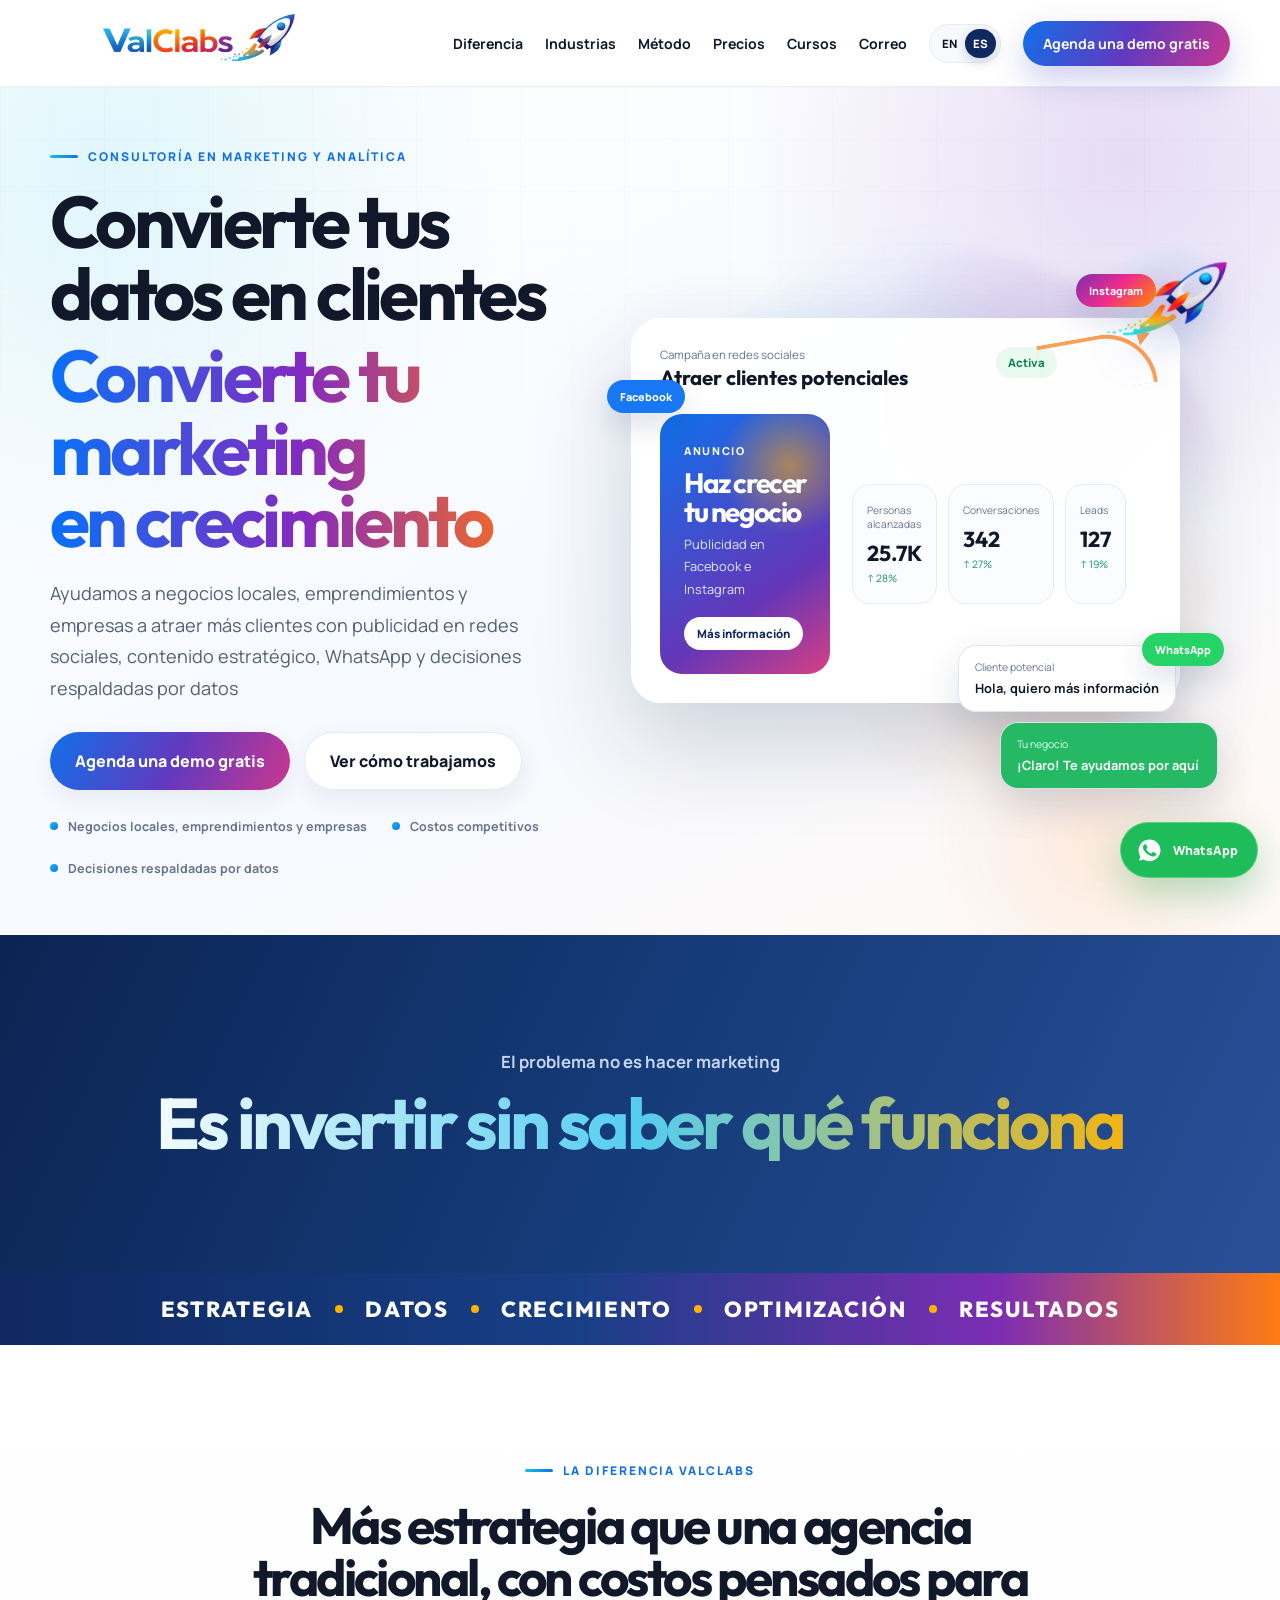
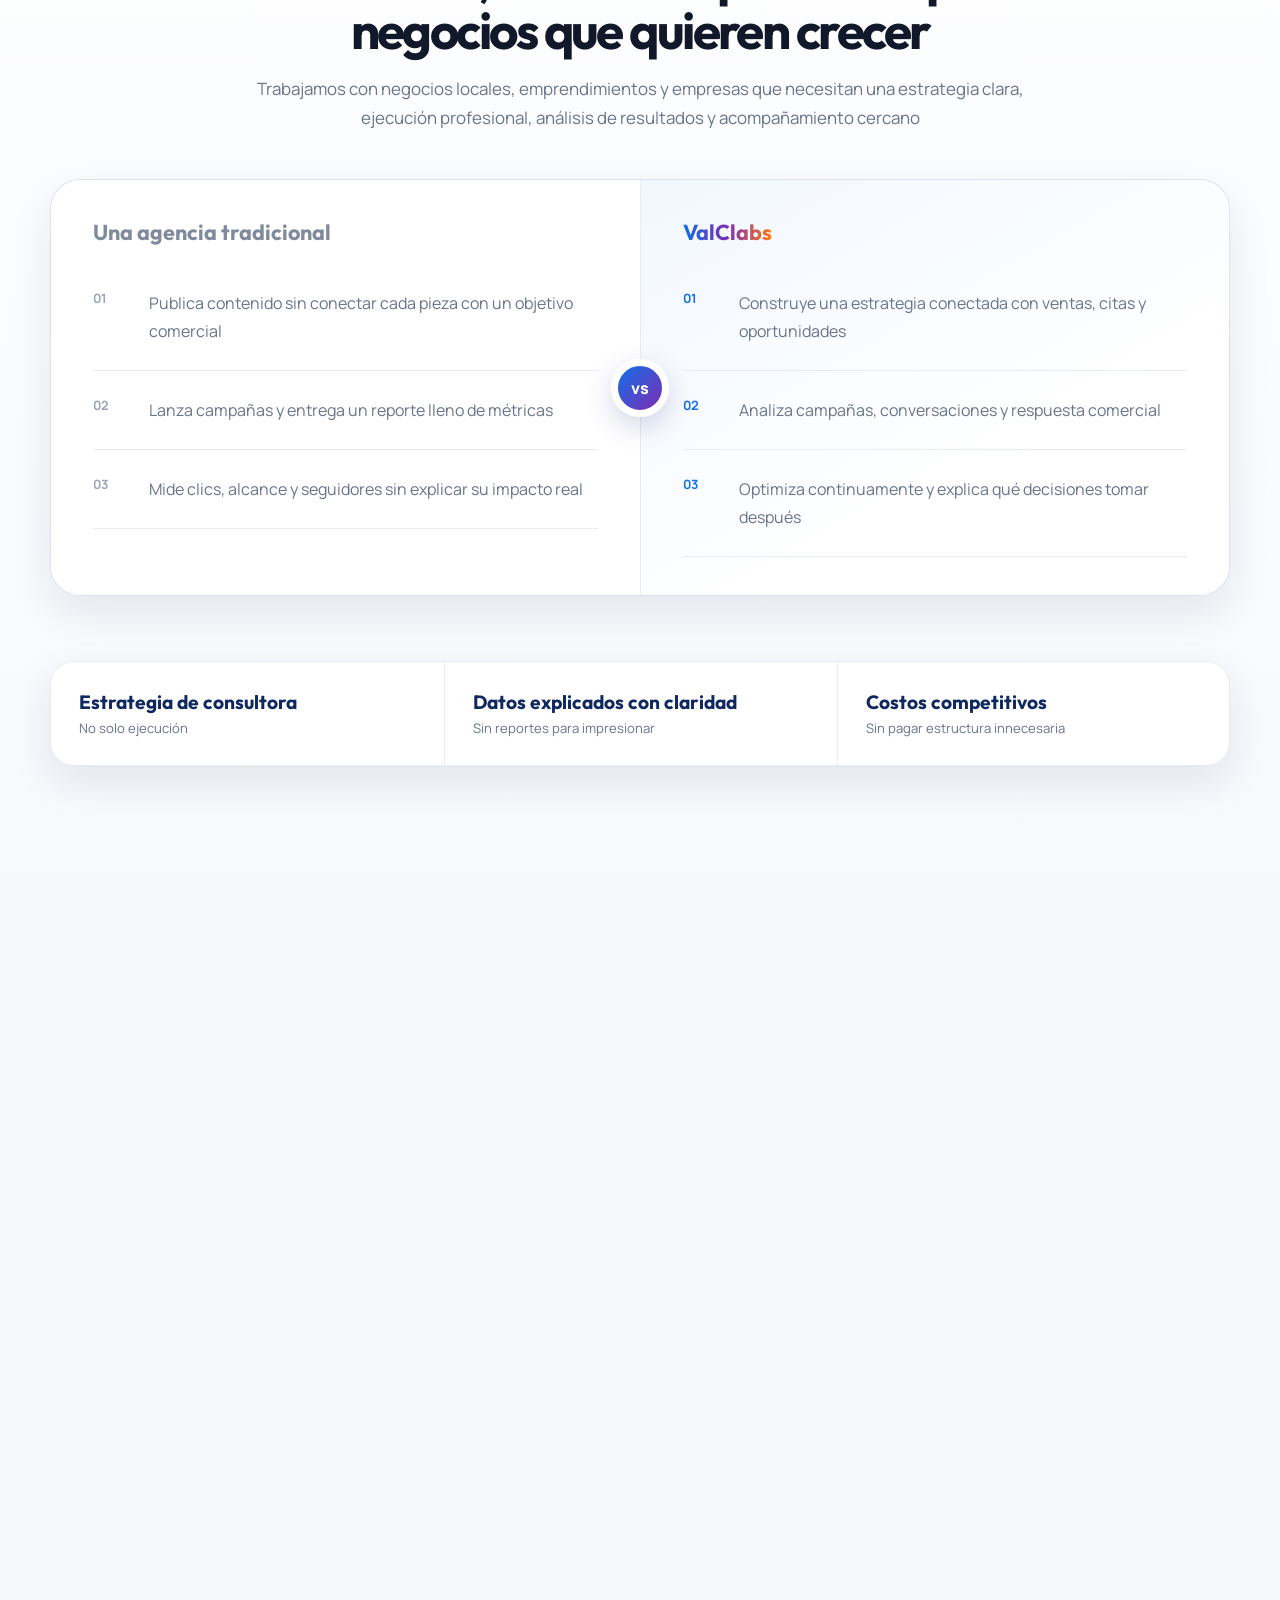
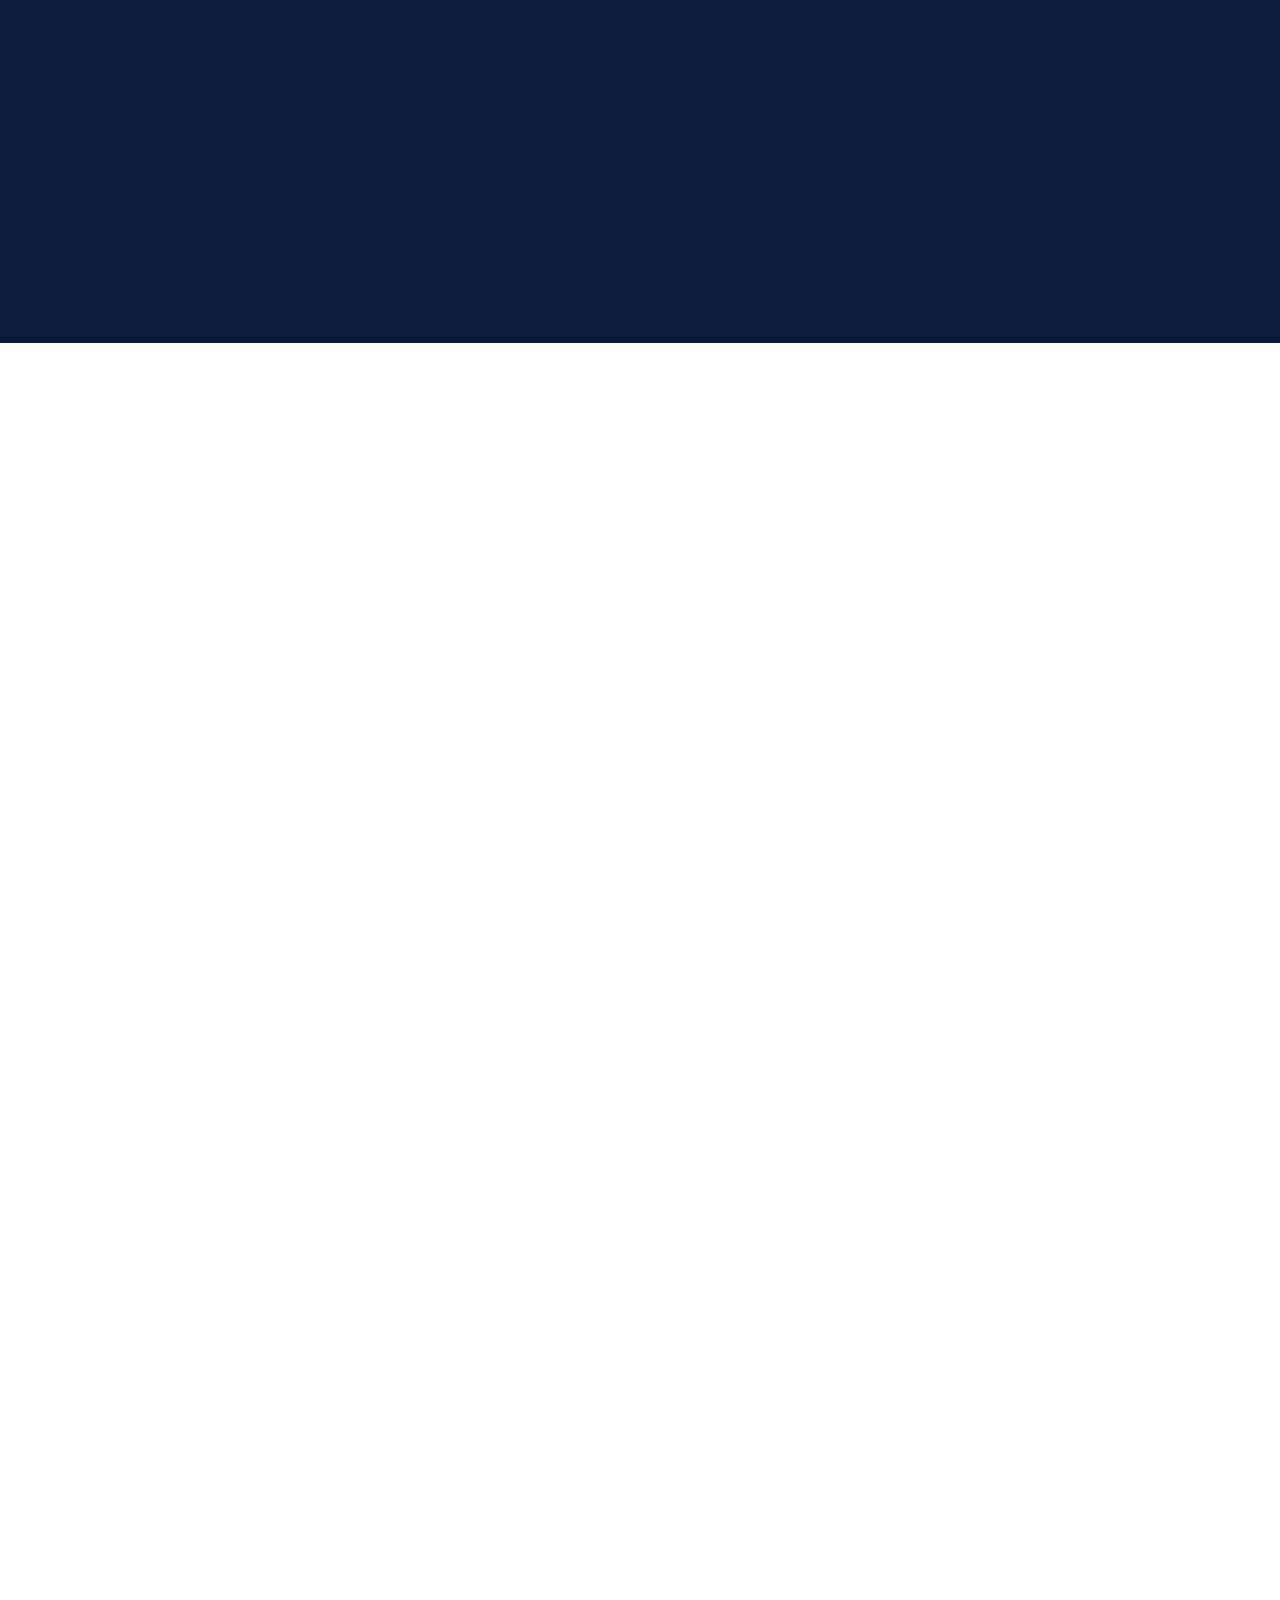
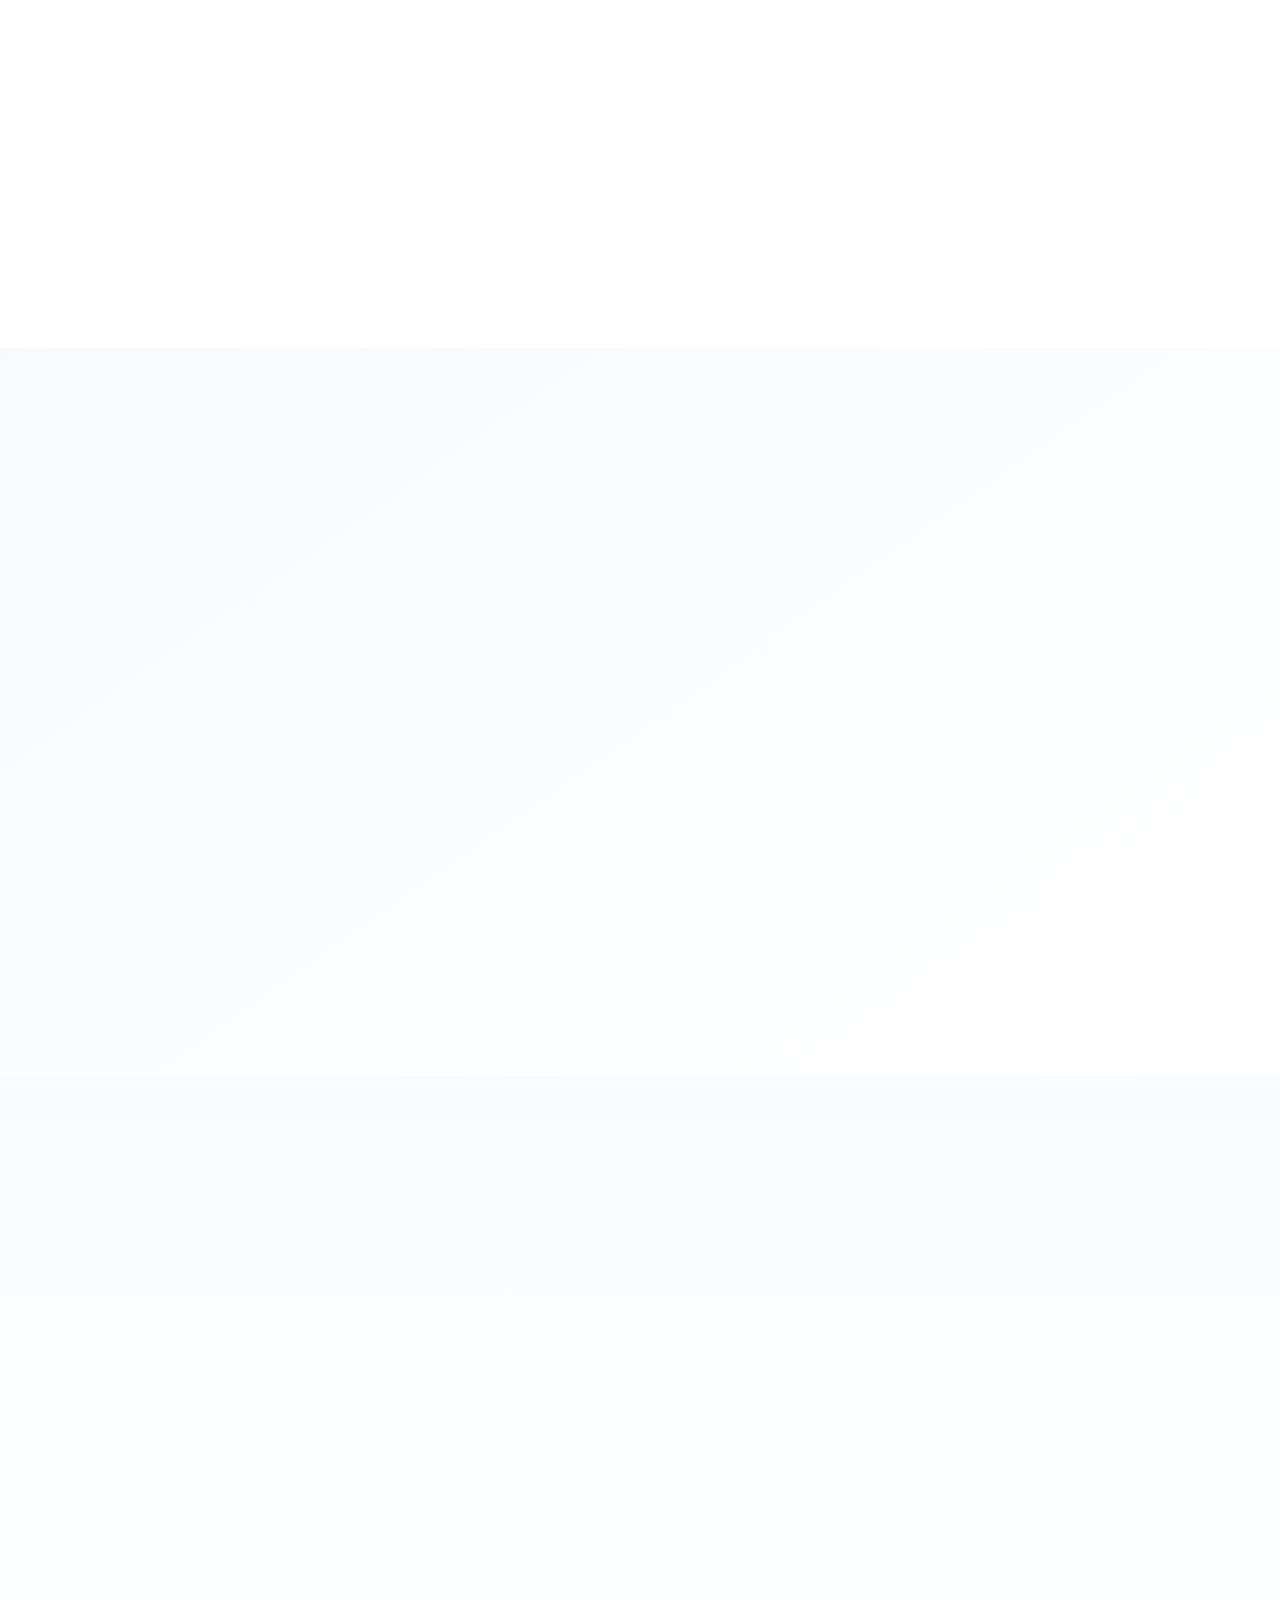
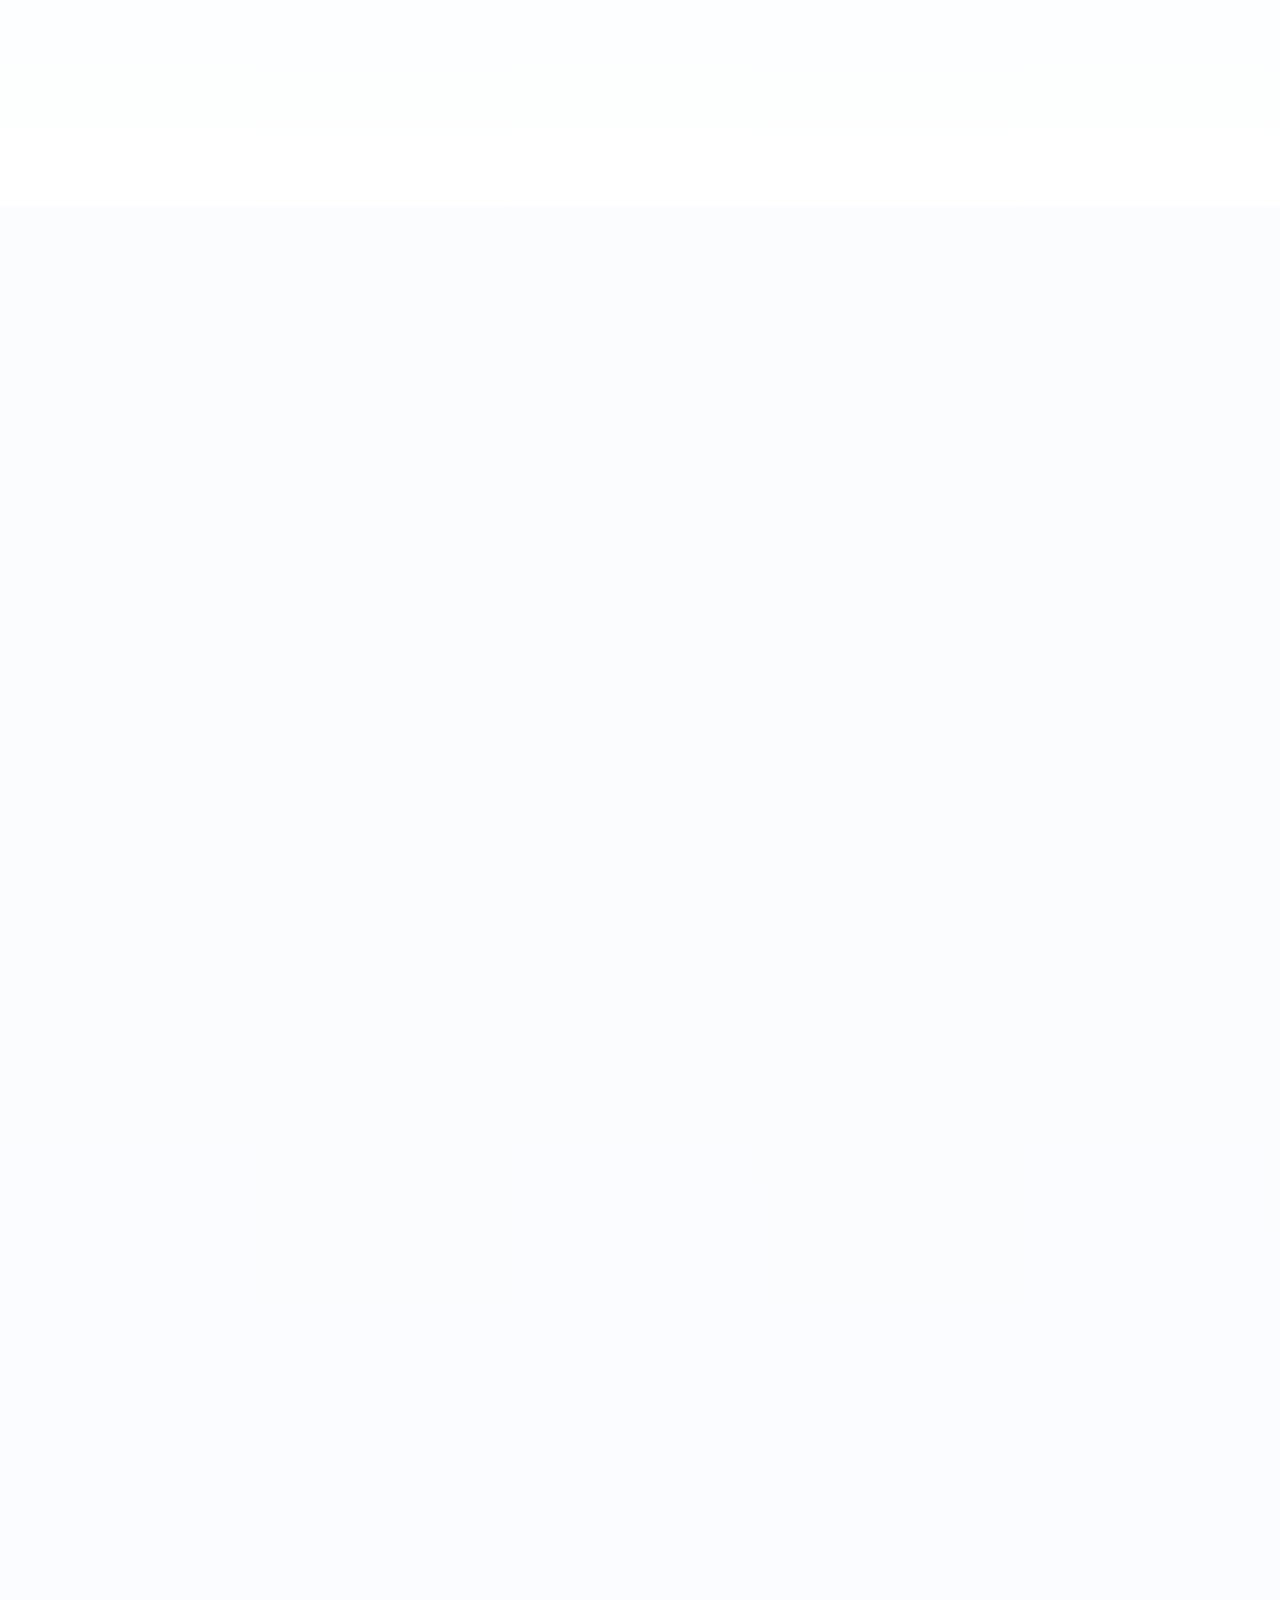
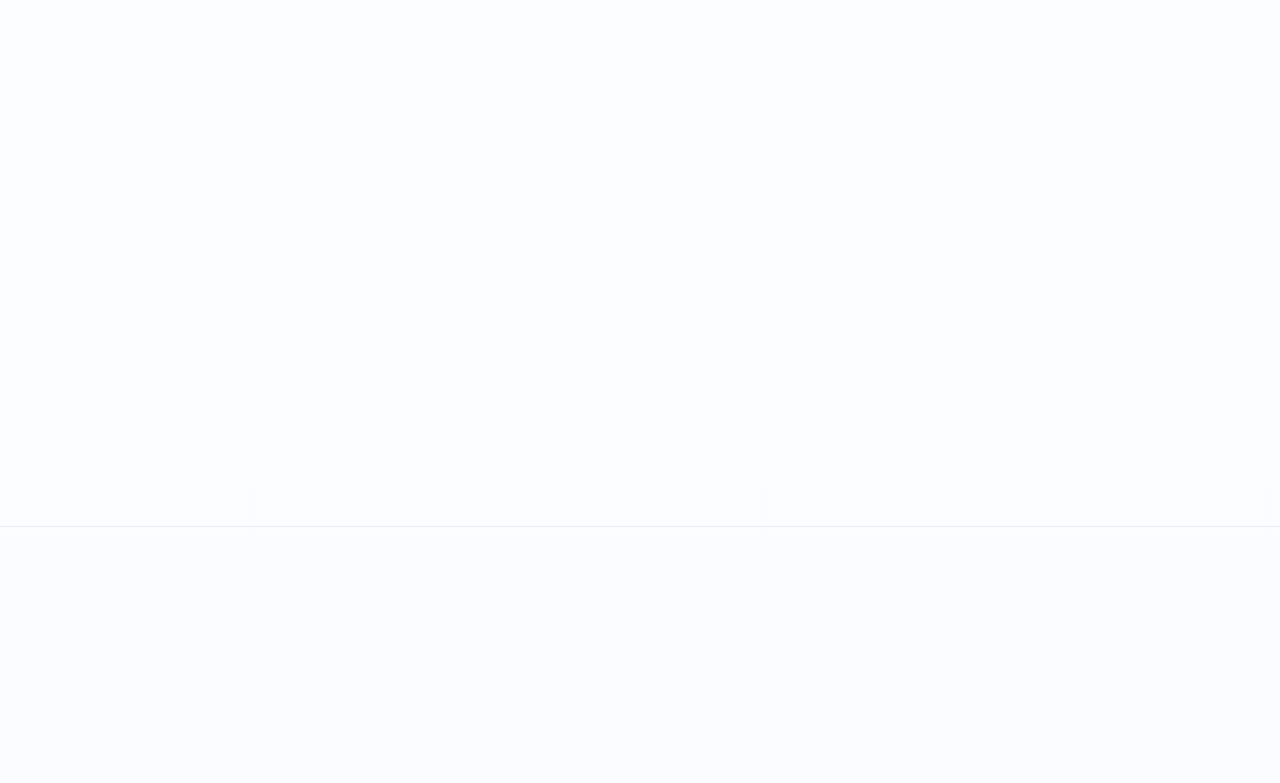
==== es/index.html @ b06dda60 "Update contact email and WhatsApp links" ====
<!DOCTYPE html>

<html lang="es-US">
<head><meta content="on" http-equiv="x-dns-prefetch-control"/>
<meta charset="utf-8"/>
<meta content="width=device-width,initial-scale=1" name="viewport"/>
<title>Agencia de marketing digital en Miami | ValClabs</title>
<meta content="Agencia bilingüe de marketing digital en Miami y Estados Unidos. Meta Ads, contenido, generación de leads y analítica para empresas que quieren crecer." name="description"/>
<meta content="index,follow" name="robots"/>
<meta content="#0f2860" name="theme-color"/>
<link href="https://www.valclabs.com/es/" rel="canonical"/>
<link href="https://www.valclabs.com/" hreflang="en-US" rel="alternate"/>
<link href="https://www.valclabs.com/es/" hreflang="es-US" rel="alternate"/>
<link href="https://www.valclabs.com/" hreflang="x-default" rel="alternate"/>
<meta content="ValClabs | Marketing, datos y crecimiento" property="og:title"/>
<meta content="Convierte tus datos en clientes y tu marketing en crecimiento" property="og:description"/>
<meta content="website" property="og:type"/>
<meta content="https://www.valclabs.com/es/" property="og:url"/>
<meta content="https://www.valclabs.com/assets/social-cover-1.webp" property="og:image"/>
<meta content="es_US" property="og:locale"/>
<link href="https://fonts.googleapis.com" rel="preconnect"/>
<link crossorigin="" href="https://fonts.gstatic.com" rel="preconnect"/>
<link as="style" href="https://fonts.googleapis.com/css2?family=Manrope:wght@400;500;600;700;800&amp;family=Outfit:wght@500;600;700;800&amp;display=swap" onload="this.onload=null;this.rel='stylesheet'" rel="preload"/><noscript><link href="https://fonts.googleapis.com/css2?family=Manrope:wght@400;500;600;700;800&amp;family=Outfit:wght@500;600;700;800&amp;display=swap" rel="stylesheet"/></noscript>
<link href="../styles.css?v=20260818-us" rel="stylesheet"/>
<script type="application/ld+json">
{
  "@context": "https://schema.org",
  "@type": [
    "ProfessionalService",
    "LocalBusiness"
  ],
  "name": "ValClabs",
  "description": "Marketing digital bilingüe, Meta Ads, generación de clientes potenciales y analítica para empresas en Miami y Estados Unidos",
  "email": "contac@valclabs.com",
  "areaServed": [
    {
      "@type": "City",
      "name": "Miami"
    },
    {
      "@type": "AdministrativeArea",
      "name": "Florida"
    },
    {
      "@type": "Country",
      "name": "Estados Unidos"
    }
  ],
  "sameAs": [
    "https://www.instagram.com/valclabs/"
  ],
  "knowsAbout": [
    "Marketing digital en Miami",
    "Agencia de marketing bilingüe en Estados Unidos",
    "Campañas de Facebook",
    "Campañas de Instagram",
    "Campañas de Meta Ads",
    "Marketing digital para clínicas estéticas",
    "Generación de clientes potenciales",
    "Análisis de datos de marketing"
  ],
  "serviceType": [
    "Marketing digital",
    "Meta Ads",
    "Campañas de Facebook e Instagram",
    "Generación de leads",
    "WhatsApp Business",
    "Analítica de marketing",
    "Capacitaciones y cursos virtuales"
  ]
}
  </script>
</head>
<body>
<header class="site-header" id="inicio">
<div class="container nav">
<a aria-label="ValClabs inicio" class="brand" href="#inicio">
<img alt="ValClabs" decoding="async" fetchpriority="high" height="347" loading="eager" src="../assets/logo.webp" width="520"/>
</a>
<button aria-expanded="false" aria-label="Abrir menú" class="menu-toggle">
<span></span><span></span><span></span>
</button>
<nav class="main-nav">
<a href="#diferencia">Diferencia</a>
<a href="#industrias">Industrias</a>
<a href="#metodo">Método</a>
<a href="#precios">Precios</a>
<a href="#academy">Cursos</a>
<a href="mailto:contac@valclabs.com">Correo</a>
<div aria-label="Selector de idioma" class="language-switch"><a href="../" lang="en" hreflang="en-US">EN</a><span aria-current="page">ES</span></div>
<a class="nav-cta" href="https://calendar.app.google/TCne4BsZ2B1ksr4Y7" rel="noopener" target="_blank">Agenda una demo gratis</a>
</nav>
</div>
</header>
<main>
<section class="hero">
<div class="hero-glow glow-a"></div>
<div class="hero-glow glow-b"></div>
<div class="container hero-grid">
<div class="hero-copy">
<span class="eyebrow">Consultoría en marketing y analítica</span>
<h1>Convierte tus datos en clientes <span>Convierte tu marketing en crecimiento</span></h1>
<p>
            Ayudamos a negocios locales, emprendimientos y empresas a atraer más clientes con publicidad en redes sociales, contenido estratégico, WhatsApp y decisiones respaldadas por datos
          </p>
<div class="hero-actions">
<a class="button button-primary" href="https://calendar.app.google/TCne4BsZ2B1ksr4Y7" rel="noopener" target="_blank">Agenda una demo gratis</a>
<a class="button button-ghost" href="#diferencia">Ver cómo trabajamos</a>
</div>
<div class="hero-trust">
<span>Negocios locales, emprendimientos y empresas</span>
<span>Costos competitivos</span>
<span>Decisiones respaldadas por datos</span>
</div>
</div>
<div aria-label="Publicidad digital que genera conversaciones y clientes" class="hero-scene clean-growth-scene">
<div class="growth-halo"></div>
<div class="ad-device">
<div class="device-top">
<div>
<span>Campaña en redes sociales</span>
<strong>Atraer clientes potenciales</strong>
</div>
<span class="live-pill">Activa</span>
</div>
<div class="ad-layout">
<div class="creative-preview">
<span class="creative-label">ANUNCIO</span>
<h3>Haz crecer tu negocio</h3>
<p>Publicidad en Facebook e Instagram</p>
<div class="creative-cta">Más información</div>
</div>
<div class="results-panel">
<div class="result-metric">
<span>Personas alcanzadas</span>
<strong>25.7K</strong>
<small>↑ 28%</small>
</div>
<div class="result-metric">
<span>Conversaciones</span>
<strong>342</strong>
<small>↑ 27%</small>
</div>
<div class="result-metric">
<span>Leads</span>
<strong>127</strong>
<small>↑ 19%</small>
</div>
</div>
</div>
</div>
<div class="message-stack">
<div class="message-card message-customer">
<span>Cliente potencial</span>
<strong>Hola, quiero más información</strong>
</div>
<div class="message-card message-business">
<span>Tu negocio</span>
<strong>¡Claro! Te ayudamos por aquí</strong>
</div>
</div>
<div class="channel-chip chip-facebook">Facebook</div>
<div class="channel-chip chip-instagram">Instagram</div>
<div class="channel-chip chip-whatsapp">WhatsApp</div>
<div aria-hidden="true" class="growth-arrow">
<span></span>
</div>
<div aria-hidden="true" class="hero-brand-rocket">
<img alt="" decoding="async" fetchpriority="low" height="496" loading="eager" src="../assets/rocket-brand.webp" width="700"/>
</div>
</div>
</div>
</section>
<section class="statement">
<div class="container statement-inner reveal">
<p>El problema no es hacer marketing</p>
<h2>Es invertir sin saber qué funciona</h2>
</div>
</section>
<section aria-label="Propuesta de valor" class="impact-ribbon">
<div class="impact-track">
<span>ESTRATEGIA</span><i></i><span>DATOS</span><i></i><span>CRECIMIENTO</span><i></i><span>OPTIMIZACIÓN</span><i></i><span>RESULTADOS</span>
</div>
</section>
<section class="section difference" id="diferencia">
<div class="container">
<div class="section-intro center difference-intro reveal">
<span class="eyebrow">La diferencia ValClabs</span>
<h2>Más estrategia que una agencia tradicional, con costos pensados para negocios que quieren crecer</h2>
<p>
            Trabajamos con negocios locales, emprendimientos y empresas que necesitan una estrategia clara, ejecución profesional, análisis de resultados y acompañamiento cercano
          </p>
</div>
<div class="comparison">
<div class="comparison-column conventional reveal">
<span class="comparison-label">Una agencia tradicional</span>
<div class="comparison-line"><b>01</b><p>Publica contenido sin conectar cada pieza con un objetivo comercial</p></div>
<div class="comparison-line"><b>02</b><p>Lanza campañas y entrega un reporte lleno de métricas</p></div>
<div class="comparison-line"><b>03</b><p>Mide clics, alcance y seguidores sin explicar su impacto real</p></div>
</div>
<div class="comparison-divider">
<span>vs</span>
</div>
<div class="comparison-column valclabs reveal">
<span class="comparison-label">ValClabs</span>
<div class="comparison-line"><b>01</b><p>Construye una estrategia conectada con ventas, citas y oportunidades</p></div>
<div class="comparison-line"><b>02</b><p>Analiza campañas, conversaciones y respuesta comercial</p></div>
<div class="comparison-line"><b>03</b><p>Optimiza continuamente y explica qué decisiones tomar después</p></div>
</div>
</div>
<div class="value-strip reveal">
<div><strong>Estrategia de consultora</strong><span>No solo ejecución</span></div>
<div><strong>Datos explicados con claridad</strong><span>Sin reportes para impresionar</span></div>
<div><strong>Costos competitivos</strong><span>Sin pagar estructura innecesaria</span></div>
</div>
</div>
</section>
<section class="section industries" id="industrias">
<div class="container">
<div class="section-intro center reveal">
<span class="eyebrow">Industrias</span>
<h2>Entendemos negocios donde cada conversación puede convertirse en una oportunidad</h2>
</div>
<div class="industry-editorial">
<article class="industry-feature reveal">
<img alt="Clínica estética" decoding="async" fetchpriority="low" height="933" loading="lazy" src="../assets/beauty.webp" width="1400"/>
<div class="industry-overlay">
<span>01</span>
<h3>Clínicas estéticas y de belleza</h3>
<strong class="industry-stat counter" data-prefix="+" data-suffix="%" data-target="38">+0%</strong>
<p>Referencia de crecimiento digital al combinar contenido, pauta y seguimiento</p>
</div>
</article>
<article class="industry-feature reveal">
<img alt="Spa de uñas" decoding="async" fetchpriority="low" height="933" loading="lazy" src="../assets/nails.webp" width="1400"/>
<div class="industry-overlay">
<span>02</span>
<h3>Spa y salones de uñas</h3>
<strong class="industry-stat counter" data-prefix="+" data-suffix="%" data-target="35">+0%</strong>
<p>Referencia de crecimiento digital en visibilidad, reservas e interacción</p>
</div>
</article>
<article class="industry-feature wide reveal">
<img alt="Clínica odontológica" decoding="async" fetchpriority="low" height="933" loading="lazy" src="../assets/dental.webp" width="1400"/>
<div class="industry-overlay">
<span>03</span>
<h3>Clínicas odontológicas</h3>
<strong class="industry-stat counter" data-prefix="+" data-suffix="%" data-target="42">+0%</strong>
<p>Referencia de crecimiento digital en consultas, valoraciones y confianza</p>
</div>
</article>
<article class="industry-feature reveal">
<img alt="Inmobiliaria" decoding="async" fetchpriority="low" height="933" loading="lazy" src="../assets/realestate.webp" width="1400"/>
<div class="industry-overlay">
<span>04</span>
<h3>Inmobiliarias</h3>
<strong class="industry-stat counter" data-prefix="+" data-suffix="%" data-target="33">+0%</strong>
<p>Referencia de crecimiento digital en consultas y oportunidades comerciales</p>
</div>
</article>
<article class="industry-feature reveal">
<img alt="Construcción" decoding="async" fetchpriority="low" height="933" loading="lazy" src="../assets/construction.webp" width="1400"/>
<div class="industry-overlay">
<span>05</span>
<h3>Construcción</h3>
<strong class="industry-stat counter" data-prefix="+" data-suffix="%" data-target="29">+0%</strong>
<p>Referencia de crecimiento digital en alcance y generación de oportunidades</p>
</div>
</article>
</div>
</div>
</section>
<section class="section method" id="metodo">
<div class="container">
<div class="method-heading reveal">
<span class="eyebrow">Nuestro sistema</span>
<h2>Lo que no se mide no se puede mejorar</h2>
<p>Conectamos el recorrido completo para que el marketing no termine en un clic</p>
</div>
<div class="growth-path">
<div class="path-line"></div>
<article class="path-step reveal">
<span>01</span>
<h3>Objetivo</h3>
<p>Definimos qué debe conseguir la estrategia</p>
</article>
<article class="path-step reveal">
<span>02</span>
<h3>Campaña</h3>
<p>Activamos mensajes, segmentación y contenido</p>
</article>
<article class="path-step reveal">
<span>03</span>
<h3>Conversación</h3>
<p>Observamos calidad, intención y respuesta</p>
</article>
<article class="path-step reveal">
<span>04</span>
<h3>Decisión</h3>
<p>Convertimos datos en recomendaciones claras</p>
</article>
<article class="path-step reveal">
<span>05</span>
<h3>Escala</h3>
<p>Invertimos más donde encontramos evidencia</p>
</article>
</div>
</div>
</section>
<section class="section pricing" id="precios">
<div class="container">
<div class="section-intro center reveal">
<span class="eyebrow">Precios</span>
<h2>Planes competitivos sin sacrificar estrategia</h2>
<p>La inversión en pauta publicitaria se paga directamente a Meta Ads y no está incluida</p>
</div>
<div class="pricing-layout">
<article class="price-plan reveal">
<div>
<span class="plan-name">Esencial</span>
<h3>Campañas con dirección</h3>
<p>Para empresas que ya producen contenido y necesitan una gestión profesional de Meta Ads</p>
</div>
<ul>
<li>Configuración de campañas</li>
<li>Segmentación estratégica</li>
<li>Optimización semanal</li>
<li>Monitoreo del rendimiento</li>
<li>Informe mensual</li>
</ul>
<div class="price-bottom">
<span>Inversión mensual</span>
<strong>$650.000 COP</strong>
<a href="https://wa.me/573103734065?text=Hola%20ValClabs%2C%20me%20interesa%20el%20plan%20Esencial" rel="noopener" target="_blank">Consultar plan</a>
</div>
</article>
<article class="price-plan growth-plan reveal">
<div>
<span class="plan-name">Crecimiento</span>
<h3>Campañas y contenido</h3>
<p>Para empresas que necesitan campañas acompañadas por creativos y mensajes consistentes</p>
</div>
<ul>
<li>Todo lo incluido en Esencial</li>
<li>8 piezas gráficas al mes</li>
<li>2 videos cortos tipo Reels</li>
<li>Copy para anuncios</li>
<li>Optimización e informe mensual</li>
</ul>
<div class="price-bottom">
<span>Inversión mensual</span>
<strong>$1.300.000 COP</strong>
<a href="https://wa.me/573103734065?text=Hola%20ValClabs%2C%20me%20interesa%20el%20plan%20Crecimiento" rel="noopener" target="_blank">Consultar plan</a>
</div>
</article>
<article class="price-plan scale-plan reveal"><img alt="" aria-hidden="true" class="price-rocket-safe" decoding="async" fetchpriority="low" height="496" loading="lazy" src="../assets/rocket-brand.webp" width="700"/>
<span class="recommended">Más completo</span>
<div>
<span class="plan-name">Escala</span>
<h3>Marketing integral</h3>
<p>Para empresas que quieren delegar la captación y concentrarse en atender y cerrar oportunidades</p>
</div>
<ul>
<li>Todo lo incluido en Crecimiento</li>
<li>Persona dedicada a responder mensajes</li>
<li>Clasificación de prospectos</li>
<li>Entrega de leads calificados</li>
<li>Seguimiento básico</li>
<li>Coordinación de citas cuando aplique</li>
<li>Reporte semanal y reunión mensual</li>
</ul>
<div class="price-bottom">
<span>Inversión mensual</span>
<strong>$2.500.000 COP</strong>
<a href="https://wa.me/573103734065?text=Hola%20ValClabs%2C%20me%20interesa%20el%20plan%20Escala" rel="noopener" target="_blank">Consultar plan</a>
</div>
</article>
</div>
<div class="additional-services reveal">
<div class="additional-copy">
<span class="eyebrow">Servicios adicionales</span>
<h3>Complementa tu estrategia solo con lo que tu negocio necesita</h3>
<p>Soluciones puntuales para mejorar tu presencia, captación, seguimiento y medición</p>
<a class="text-link" href="https://wa.me/573103734065?text=Hola%20ValClabs%2C%20quiero%20conocer%20los%20servicios%20adicionales" rel="noopener" target="_blank">Consultar costos →</a>
</div>
<div class="service-catalog">
<div class="service-group">
<span class="service-group-label">Captación</span>
<div class="service-items">
<span>Landing pages</span>
<span>Google Business</span>
<span>WhatsApp Business</span>
</div>
</div>
<div class="service-group">
<span class="service-group-label">Contenido</span>
<div class="service-items">
<span>Fotografía</span>
<span>Video profesional</span>
<span>Branding</span>
</div>
</div>
<div class="service-group">
<span class="service-group-label">Datos y procesos</span>
<div class="service-items">
<span>Dashboards</span>
<span>Automatización</span>
<span>Capacitaciones</span>
</div>
</div>
</div>
</div>
</div>
</section>
<section class="section founder">
<div class="container founder-grid">
<div class="founder-copy reveal">
<span class="eyebrow">Así ayudamos a las empresas a crecer</span>
<h2>Una experta cercana que traduce datos complejos en decisiones claras</h2>
<p>
            ValClabs combina estrategia, análisis y acompañamiento para que entiendas qué está pasando
            con tu marketing y qué conviene hacer después
          </p>
<div class="founder-points">
<span>Estrategia conectada con el negocio</span>
<span>Comunicación clara y directa</span>
<span>Seguimiento y optimización continua</span>
</div>
</div>
<div class="video-placeholder reveal">
<button aria-label="Reproducir video" type="button">
<span>▶</span>
</button>
<div>
<strong>Video ValClabs</strong>
<span>Aquí se integrará el video de presentación</span>
</div>
</div>
</div>
</section>
<section class="section academy" id="academy">
<div class="container academy-grid">
<div class="academy-copy reveal">
<span class="eyebrow">ValClabs Academy</span>
<h2>También enseñamos porque el conocimiento puede transformar una carrera y una empresa</h2>
<p>
            Cursos virtuales y capacitaciones prácticas en análisis de datos, Excel, Power BI,
            marketing digital y analítica aplicada
          </p>
<a class="button button-primary" href="https://wa.me/573103734065?text=Hola%20ValClabs%2C%20quiero%20información%20sobre%20los%20cursos" rel="noopener" target="_blank">Conocer los cursos</a>
</div>
<div class="academy-visual reveal">
<div class="academy-window">
<div class="academy-toolbar"><i></i><i></i><i></i></div>
<div class="academy-content">
<span>Ruta de aprendizaje</span>
<h3>Análisis de datos desde cero</h3>
<div class="lesson active"><b>01</b><p>Fundamentos y pensamiento analítico</p></div>
<div class="lesson"><b>02</b><p>Excel para analizar información</p></div>
<div class="lesson"><b>03</b><p>Power BI y visualización</p></div>
<div class="lesson"><b>04</b><p>Proyecto para tu portafolio</p></div>
</div>
</div>
<div class="academy-badge">100% virtual</div>
</div>
</div>
</section>
<section class="section social">
<div class="container">
<div class="social-heading reveal">
<span class="eyebrow">Aprende con ValClabs</span>
<h2>Seguimos enseñando todos los días en Instagram</h2>
<p>Contenido práctico sobre datos, marketing, herramientas y crecimiento profesional</p>
</div>
<div class="social-posts premium-social">
<a class="social-post post-one reveal" href="https://www.instagram.com/reel/DXj6AIeAKP2/" rel="noopener" target="_blank">
<img alt="Auditoría de campaña ValClabs" decoding="async" fetchpriority="low" height="914" loading="lazy" src="../assets/social-cover-1.webp" width="622"/>
<span>Ver Reel</span>
</a>
<a class="social-post post-two reveal" href="https://www.instagram.com/reel/DXQCnzVAHC8/" rel="noopener" target="_blank">
<img alt="Datos y negocio ValClabs" decoding="async" fetchpriority="low" height="906" loading="lazy" src="../assets/social-cover-2.webp" width="622"/>
<span>Ver Reel</span>
</a>
<a class="social-post post-three reveal" href="https://www.instagram.com/reel/DaYA7ifgRTi/" rel="noopener" target="_blank">
<img alt="Curso de análisis de datos ValClabs" decoding="async" fetchpriority="low" height="914" loading="lazy" src="../assets/social-cover-3.webp" width="620"/>
<span>Ver Reel</span>
</a>
</div>
<div class="social-action reveal">
<a class="button button-ghost" href="https://www.instagram.com/valclabs/" rel="noopener" target="_blank">Seguir @valclabs</a>
</div>
</div>
</section>
<section aria-labelledby="local-seo-title" class="local-seo">
<div class="container local-seo-inner reveal">
<div>
<span class="eyebrow">Marketing digital bilingüe en Miami</span>
<h2 id="local-seo-title">Estrategias para negocios de Miami y empresas que venden en Estados Unidos</h2>
</div>
<p>
          ValClabs desarrolla campañas de Facebook, Instagram y Meta Ads para negocios locales,
          emprendimientos, clínicas estéticas, clínicas odontológicas, inmobiliarias y empresas de servicios.
          Combinamos publicidad digital, contenido bilingüe, WhatsApp y análisis de resultados para atraer
          clientes potenciales en Miami, Florida y todo Estados Unidos.
        </p>
</div>
</section>
<section class="final-cta">
<div class="container final-cta-inner reveal">
<span>Marketing Datos Crecimiento</span>
<h2>Deja de invertir a ciegas y empieza a tomar decisiones con claridad</h2>
<a class="button button-white" href="https://calendar.app.google/TCne4BsZ2B1ksr4Y7" rel="noopener" target="_blank">Agenda una demo gratis</a>
</div>
</section>
</main>
<footer>
<div class="container footer">
<div>
<img alt="ValClabs" decoding="async" fetchpriority="high" height="347" loading="eager" src="../assets/logo.webp" width="520"/>
<p>Consultoría en marketing y analítica de datos</p>
</div>
<div class="footer-links">
<a href="https://www.instagram.com/valclabs/" rel="noopener" target="_blank">@valclabs</a>
</div>
</div>
</footer>
<a aria-label="Chatear con ValClabs por WhatsApp" class="whatsapp-float" href="https://wa.me/573103734065?text=Hola%20ValClabs%2C%20quiero%20conocer%20más" rel="noopener" target="_blank">
<svg aria-hidden="true" viewBox="0 0 32 32"><path d="M16.02 3C8.84 3 3 8.78 3 15.9c0 2.51.74 4.96 2.13 7.04L3.74 28l5.2-1.36a13.1 13.1 0 0 0 7.07 2.05h.01C23.2 28.69 29 22.9 29 15.79 29 8.68 23.2 3 16.02 3Zm7.64 18.21c-.32.9-1.85 1.72-2.58 1.8-.66.07-1.5.1-2.42-.15-.56-.15-1.28-.42-2.2-.81-3.87-1.65-6.4-5.48-6.6-5.74-.2-.26-1.58-2.08-1.58-3.97 0-1.89 1-2.82 1.36-3.2.35-.39.77-.49 1.03-.49h.74c.24.01.55-.09.86.65.32.77 1.08 2.64 1.17 2.83.1.2.16.42.03.68-.13.26-.2.42-.39.65-.19.23-.4.51-.58.68-.19.19-.39.4-.17.78.23.39 1 1.63 2.14 2.64 1.47 1.3 2.7 1.7 3.09 1.89.39.19.61.16.84-.1.23-.26.97-1.13 1.23-1.52.26-.39.52-.32.87-.19.36.13 2.26 1.06 2.65 1.25.39.19.65.29.74.45.1.16.1.94-.22 1.85Z"/></svg>
<span>WhatsApp</span>
</a>
<div class="mobile-dock-wrap"><nav aria-label="Navegación móvil" class="mobile-dock">
<a href="#precios">Precios</a>
<a class="dock-whatsapp" href="https://calendar.app.google/TCne4BsZ2B1ksr4Y7" rel="noopener" target="_blank">Demo gratis</a>
<a href="../" lang="en">EN</a>
</nav></div>
<script defer="" src="../script.js?v=20260818-us"></script>
</body>
</html>
---- styles.css ----
:root{--navy:#0f2860;--blue:#126fe8;--cyan:#1bbde8;--purple:#7d2db3;--pink:#d72f88;--orange:#ff7c12;--gold:#ffb300;--ink:#111829;--muted:#68748b;--soft:#f6f8fc;--line:#e7ebf2;--white:#fff;--shadow:0 24px 70px rgba(15,40,96,.13);}*{box-sizing:border-box;}html{scroll-behavior:smooth;}body{margin:0;font-family:"Manrope",sans-serif;color:var(--ink);background:#fff;overflow-x:hidden;}a{color:inherit;text-decoration:none;}img{display:block;max-width:100%;}button{font:inherit;}.container{width:min(1180px,calc(100% - 40px));margin:0 auto;}.section{padding:110px 0;}h1,h2,h3{margin:0;font-family:"Outfit",sans-serif;letter-spacing:-.05em;line-height:1.03;}h1{font-size:clamp(3.2rem,6.4vw,6.4rem);}h2{font-size:clamp(2.35rem,4.5vw,4.55rem);}p{color:var(--muted);line-height:1.75;}.eyebrow{display:inline-flex;align-items:center;gap:10px;margin-bottom:20px;color:var(--blue);font-size:.75rem;font-weight:800;letter-spacing:.16em;text-transform:uppercase;}.eyebrow::before{content:"";width:28px;height:3px;border-radius:999px;background:linear-gradient(90deg,var(--cyan),var(--blue));}.site-header{position:sticky;top:0;z-index:80;background:rgba(255,255,255,.9);backdrop-filter:blur(18px);border-bottom:1px solid rgba(228,233,242,.8);}.nav{height:86px;display:flex;align-items:center;justify-content:space-between;}.brand img{width:185px;height:60px;object-fit:contain;object-position:left;}.main-nav{display:flex;align-items:center;gap:28px;font-size:.91rem;font-weight:700;}.main-nav a:hover{color:var(--blue);}.nav-cta{padding:13px 22px;border-radius:999px;color:#fff !important;background:linear-gradient(100deg,var(--purple),var(--pink),var(--orange));box-shadow:0 12px 28px rgba(125,45,179,.22);}.menu-toggle{display:none;padding:8px;border:0;background:transparent;}.menu-toggle span{display:block;width:27px;height:2px;margin:5px;background:var(--navy);}.hero{position:relative;min-height:760px;isolation:isolate;overflow:hidden;background:radial-gradient(circle at 10% 20%,rgba(27,189,232,.12),transparent 26%),radial-gradient(circle at 90% 12%,rgba(125,45,179,.11),transparent 26%),linear-gradient(180deg,#fff,#fbfcff);}.hero-glow{position:absolute;border-radius:50%;filter:blur(8px);z-index:-1;}.glow-a{width:460px;height:460px;right:10%;top:15%;background:radial-gradient(circle,rgba(18,111,232,.12),transparent 68%);}.glow-b{width:360px;height:360px;right:0;bottom:-80px;background:radial-gradient(circle,rgba(255,124,18,.12),transparent 68%);}.hero-grid{display:grid;grid-template-columns:.92fr 1.08fr;gap:64px;align-items:center;min-height:760px;padding:70px 0 82px;}.hero-copy{position:relative;z-index:2;}.hero h1 span{display:block;margin-top:10px;background:linear-gradient(90deg,var(--blue),var(--purple),var(--orange));-webkit-background-clip:text;color:transparent;}.hero-copy>p{max-width:650px;margin:28px 0 32px;font-size:1.1rem;}.hero-actions{display:flex;gap:14px;flex-wrap:wrap;}.button{display:inline-flex;align-items:center;justify-content:center;min-height:56px;padding:0 25px;border-radius:999px;font-weight:800;transition:transform .22s ease,box-shadow .22s ease;}.button:hover{transform:translateY(-2px);}.button-primary{color:#fff;background:linear-gradient(110deg,var(--blue),var(--purple));box-shadow:0 14px 34px rgba(65,65,190,.24);}.button-ghost{background:#fff;border:1px solid var(--line);}.button-white{color:var(--navy);background:#fff;}.hero-trust{display:flex;gap:25px;flex-wrap:wrap;margin-top:38px;}.hero-trust span{position:relative;padding-left:18px;color:var(--muted);font-size:.78rem;font-weight:700;}.hero-trust span::before{content:"";position:absolute;left:0;top:50%;width:8px;height:8px;border-radius:50%;transform:translateY(-50%);background:linear-gradient(135deg,var(--cyan),var(--blue));}.hero-scene{position:relative;min-height:590px;}.dashboard{position:absolute;left:5%;right:3%;top:18%;height:390px;display:grid;grid-template-columns:62px 1fr;overflow:hidden;border:1px solid rgba(221,228,240,.92);border-radius:30px;background:rgba(255,255,255,.94);box-shadow:var(--shadow);transform:perspective(1000px) rotateY(-5deg) rotateX(2deg);backdrop-filter:blur(12px);}.dash-sidebar{padding:20px 15px;background:var(--navy);}.dash-logo{width:32px;height:32px;margin:0 auto 28px;display:grid;place-items:center;border-radius:10px;color:#fff;font-family:"Outfit";font-weight:800;background:linear-gradient(135deg,var(--cyan),var(--blue));}.dash-sidebar i{display:block;width:26px;height:7px;margin:20px auto;border-radius:999px;background:rgba(255,255,255,.23);}.dash-main{padding:27px 28px;}.dash-top{display:flex;justify-content:space-between;gap:20px;}.dash-top div:first-child{display:flex;flex-direction:column;}.dash-top span{color:var(--muted);font-size:.72rem;}.dash-top strong{font-family:"Outfit";font-size:1.18rem;}.dash-status{align-self:start;padding:8px 11px;border-radius:999px;color:#168450;background:#e9f9f0;font-size:.67rem;font-weight:800;}.dash-metrics{display:grid;grid-template-columns:repeat(3,1fr);gap:11px;margin:25px 0 15px;}.dash-metrics div{padding:14px;border:1px solid var(--line);border-radius:16px;}.dash-metrics span,.dash-metrics small{display:block;color:var(--muted);font-size:.62rem;}.dash-metrics strong{display:block;margin:4px 0;font-family:"Outfit";font-size:1.2rem;}.dash-metrics small{color:#16965a;}.chart{height:190px;padding:10px;border-radius:20px;background:linear-gradient(180deg,#f8fbff,#f3f6fb);}.chart svg{width:100%;height:100%;}.chart-grid{fill:none;stroke:#e8edf5;stroke-width:1;}.chart-fill{fill:url(#fillGradient);}.chart-line{fill:none;stroke:url(#lineGradient);stroke-width:5;stroke-linecap:round;}.channel{position:absolute;z-index:4;display:flex;align-items:center;gap:10px;padding:12px 15px;border:1px solid rgba(226,231,240,.9);border-radius:17px;background:rgba(255,255,255,.95);box-shadow:0 16px 35px rgba(15,40,96,.12);backdrop-filter:blur(12px);}.channel b{display:grid;place-items:center;width:34px;height:34px;border-radius:11px;color:#fff;}.channel span{font-size:.72rem;font-weight:800;}.channel-meta{left:-1%;top:18%;}.channel-meta b{background:#1877f2;}.channel-instagram{right:1%;top:7%;}.channel-instagram b{background:linear-gradient(135deg,#7d2db3,#f02c8a,#ff8a00);}.channel-whatsapp{right:-1%;bottom:15%;}.channel-whatsapp b{background:#25d366;}.channel-analytics{left:3%;bottom:7%;}.channel-analytics b{background:linear-gradient(135deg,var(--cyan),var(--blue));}.hero-rocket{position:absolute;z-index:5;right:2%;top:0;width:142px;filter:drop-shadow(0 18px 22px rgba(65,55,150,.25));}.rocket-trail{position:absolute;z-index:1;right:13%;top:17%;width:260px;height:70px;transform:rotate(-29deg);filter:blur(1px);background:linear-gradient(90deg,transparent,rgba(27,189,232,.3),rgba(255,179,0,.38),rgba(255,124,18,.25),transparent);border-radius:50%;}.scene-orbit{position:absolute;border:1px dashed rgba(18,111,232,.18);border-radius:50%;}.orbit-one{width:470px;height:470px;right:5%;top:6%;}.orbit-two{width:340px;height:340px;right:15%;top:17%;}.statement{padding:85px 0;color:#fff;background:var(--navy);}.statement-inner{text-align:center;}.statement p{margin:0 0 10px;color:#bcd0ef;font-size:1.05rem;font-weight:700;}.statement h2{font-size:clamp(2.9rem,6vw,6.4rem);background:linear-gradient(90deg,#fff,#55cdf0,#ffb300);-webkit-background-clip:text;color:transparent;}.section-intro{max-width:830px;margin-bottom:60px;}.section-intro.center{margin-left:auto;margin-right:auto;text-align:center;}.section-intro p{font-size:1.06rem;}.comparison{display:grid;grid-template-columns:1fr 80px 1fr;gap:32px;align-items:center;}.comparison-column{padding:12px 0;}.comparison-label{display:inline-block;margin-bottom:24px;font-family:"Outfit";font-size:1.35rem;font-weight:700;}.conventional .comparison-label{color:#808a9d;}.valclabs .comparison-label{background:linear-gradient(90deg,var(--blue),var(--purple),var(--orange));-webkit-background-clip:text;color:transparent;}.comparison-line{display:grid;grid-template-columns:52px 1fr;gap:20px;padding:25px 0;border-bottom:1px solid var(--line);}.comparison-line b{color:#9ba4b5;font-size:.8rem;}.valclabs .comparison-line b{color:var(--blue);}.comparison-line p{margin:0;}.comparison-divider{height:100%;display:flex;align-items:center;justify-content:center;}.comparison-divider span{display:grid;place-items:center;width:48px;height:48px;border-radius:50%;color:var(--navy);font-weight:800;background:var(--soft);}.value-strip{display:grid;grid-template-columns:repeat(3,1fr);gap:1px;margin-top:65px;overflow:hidden;border-radius:26px;background:var(--line);}.value-strip div{padding:28px;background:#fff;}.value-strip strong,.value-strip span{display:block;}.value-strip strong{font-family:"Outfit";font-size:1.2rem;}.value-strip span{margin-top:5px;color:var(--muted);font-size:.82rem;}.industries{background:var(--soft);}.industry-editorial{display:grid;grid-template-columns:repeat(2,1fr);gap:24px;}.industry-feature{position:relative;min-height:480px;overflow:hidden;border-radius:30px;box-shadow:var(--shadow);}.industry-feature.wide{grid-column:1/-1;min-height:520px;}.industry-feature img{position:absolute;inset:0;width:100%;height:100%;object-fit:cover;transition:transform .55s ease;}.industry-feature:hover img{transform:scale(1.04);}.industry-feature::after{content:"";position:absolute;inset:0;background:linear-gradient(180deg,transparent 35%,rgba(6,19,47,.88));}.industry-overlay{position:absolute;z-index:2;left:34px;right:34px;bottom:30px;color:#fff;}.industry-overlay>span{color:#67d8f4;font-size:.74rem;font-weight:800;letter-spacing:.15em;}.industry-overlay h3{margin:8px 0 10px;font-size:2rem;}.industry-overlay p{max-width:600px;margin:0;color:#dce5f4;}.method{overflow:hidden;}.method-heading{max-width:760px;margin-bottom:70px;}.growth-path{position:relative;display:grid;grid-template-columns:repeat(5,1fr);gap:24px;}.path-line{position:absolute;left:7%;right:7%;top:21px;height:4px;border-radius:999px;background:linear-gradient(90deg,var(--blue),var(--cyan),var(--gold),var(--orange),var(--purple));}.path-step{position:relative;padding-top:62px;}.path-step::before{content:"";position:absolute;z-index:2;top:6px;left:0;width:34px;height:34px;border:7px solid var(--blue);border-radius:50%;background:#fff;box-shadow:0 0 0 7px rgba(18,111,232,.08);}.path-step:nth-of-type(3)::before{border-color:var(--cyan);}.path-step:nth-of-type(4)::before{border-color:var(--gold);}.path-step:nth-of-type(5)::before{border-color:var(--orange);}.path-step:nth-of-type(6)::before{border-color:var(--purple);}.path-step>span{color:var(--blue);font-size:.74rem;font-weight:800;}.path-step h3{margin:12px 0 9px;font-size:1.4rem;}.path-step p{margin:0;font-size:.9rem;}.pricing{background:var(--soft);}.pricing-layout{display:grid;grid-template-columns:.92fr 1fr 1.15fr;gap:24px;align-items:stretch;}.price-plan{position:relative;display:flex;flex-direction:column;min-height:640px;padding:36px;border:1px solid var(--line);border-radius:30px;background:#fff;box-shadow:0 16px 45px rgba(15,40,96,.07);}.growth-plan{transform:translateY(-14px);}.scale-plan{min-height:680px;color:#fff;overflow:visible;border:0;background:linear-gradient(150deg,#102b67,#1b4a9a 48%,#6c2da8);box-shadow:0 26px 70px rgba(65,45,150,.24);}.plan-name{display:inline-flex;align-self:flex-start;padding:7px 12px;border-radius:999px;color:var(--blue);background:#edf5ff;font-size:.74rem;font-weight:800;}.scale-plan .plan-name{color:#fff;background:rgba(255,255,255,.14);}.price-plan h3{margin:24px 0 12px;font-size:1.75rem;}.price-plan>div:first-child p{min-height:110px;}.scale-plan p,.scale-plan li,.scale-plan .price-bottom span{color:#cbd8ef;}.price-plan ul{flex:1;margin:20px 0 28px;padding:0;list-style:none;}.price-plan li{position:relative;margin:12px 0;padding-left:26px;font-size:.9rem;}.price-plan li::before{content:"✓";position:absolute;left:0;color:var(--blue);font-weight:900;}.scale-plan li::before{color:#60d8f4;}.price-bottom{padding-top:23px;border-top:1px solid var(--line);}.scale-plan .price-bottom{border-color:rgba(255,255,255,.18);}.price-bottom span,.price-bottom strong{display:block;}.price-bottom span{color:var(--muted);font-size:.8rem;}.price-bottom strong{margin:4px 0 22px;font-family:"Outfit";font-size:2rem;}.price-bottom a{display:block;padding:15px 18px;border-radius:999px;text-align:center;color:var(--navy);font-weight:800;background:#fff;border:1px solid var(--line);}.scale-plan .price-bottom a{border:0;background:linear-gradient(90deg,#fff,#edf4ff);}.recommended{position:absolute;top:-15px;right:26px;padding:8px 14px;border-radius:999px;color:#fff;background:linear-gradient(90deg,var(--pink),var(--orange));font-size:.75rem;font-weight:800;}.price-rocket{position:absolute;z-index:4;top:-65px;right:-74px;width:210px;filter:drop-shadow(0 18px 25px rgba(45,35,110,.28));}.additional-services{display:grid;grid-template-columns:1.05fr 1.5fr auto;gap:42px;align-items:center;margin-top:70px;padding:42px 0 0;border-top:1px solid var(--line);}.additional-copy h3{font-size:2rem;}.additional-copy p{margin-bottom:0;}.service-list{display:flex;flex-wrap:wrap;gap:10px;}.service-list span{padding:10px 13px;border-radius:999px;background:#fff;border:1px solid var(--line);font-size:.8rem;font-weight:700;}.text-link{color:var(--blue);font-weight:800;white-space:nowrap;}.founder-grid{display:grid;grid-template-columns:.9fr 1.1fr;gap:70px;align-items:center;}.founder-copy>p{font-size:1.05rem;}.founder-points{display:grid;gap:14px;margin-top:28px;}.founder-points span{position:relative;padding-left:27px;font-weight:700;}.founder-points span::before{content:"✓";position:absolute;left:0;color:var(--blue);}.video-placeholder{aspect-ratio:16/10;position:relative;overflow:hidden;display:flex;flex-direction:column;align-items:center;justify-content:center;border-radius:34px;color:#fff;background:radial-gradient(circle at 20% 20%,rgba(27,189,232,.3),transparent 35%),linear-gradient(145deg,var(--navy),var(--purple));}.video-placeholder::after{content:"";position:absolute;width:380px;height:380px;right:-120px;bottom:-160px;border:1px solid rgba(255,255,255,.16);border-radius:50%;}.video-placeholder button{position:relative;z-index:2;width:84px;height:84px;display:grid;place-items:center;border:0;border-radius:50%;color:var(--purple);background:#fff;box-shadow:0 18px 45px rgba(0,0,0,.22);}.video-placeholder>div{position:relative;z-index:2;display:flex;flex-direction:column;align-items:center;margin-top:22px;}.video-placeholder strong{font-family:"Outfit";font-size:1.25rem;}.video-placeholder>div span{margin-top:5px;color:#cbd7eb;font-size:.8rem;}.academy{background:linear-gradient(180deg,#f8fbff,#fff);}.academy-grid{display:grid;grid-template-columns:1fr 1fr;gap:75px;align-items:center;}.academy-copy p{font-size:1.05rem;}.academy-visual{position:relative;min-height:510px;}.academy-window{position:absolute;inset:30px 20px 20px 30px;overflow:hidden;border:1px solid var(--line);border-radius:30px;background:#fff;box-shadow:var(--shadow);transform:rotate(1.5deg);}.academy-toolbar{height:50px;display:flex;align-items:center;gap:7px;padding:0 20px;border-bottom:1px solid var(--line);background:#f9fbfe;}.academy-toolbar i{width:9px;height:9px;border-radius:50%;background:#d9dfeb;}.academy-content{padding:36px;}.academy-content>span{color:var(--blue);font-size:.75rem;font-weight:800;text-transform:uppercase;letter-spacing:.14em;}.academy-content h3{margin:12px 0 30px;font-size:2rem;}.lesson{display:grid;grid-template-columns:45px 1fr;gap:12px;align-items:center;padding:15px;border-bottom:1px solid var(--line);}.lesson.active{border-radius:17px;border:0;background:linear-gradient(90deg,#edf6ff,#fff4e9);}.lesson b{color:var(--blue);font-size:.78rem;}.lesson p{margin:0;font-size:.88rem;}.academy-badge{position:absolute;right:0;top:0;padding:14px 18px;border-radius:17px;color:#fff;background:linear-gradient(110deg,var(--purple),var(--orange));font-size:.8rem;font-weight:800;box-shadow:0 14px 32px rgba(125,45,179,.2);}.social-heading{max-width:720px;margin-bottom:55px;}.social-posts{display:grid;grid-template-columns:repeat(3,1fr);gap:25px;align-items:center;}.social-post{overflow:hidden;border-radius:27px;box-shadow:var(--shadow);transition:transform .25s ease;}.social-post:hover{transform:translateY(-6px);}.social-post img{width:100%;aspect-ratio:4/5;object-fit:cover;}.post-one{transform:rotate(-2deg);}.post-two{transform:translateY(-24px);}.post-three{transform:rotate(2deg);}.post-one:hover,.post-two:hover,.post-three:hover{transform:translateY(-6px) rotate(0);}.social-action{margin-top:50px;text-align:center;}.final-cta{padding:30px 0 105px;}.final-cta-inner{padding:70px 60px;text-align:center;color:#fff;border-radius:38px;background:radial-gradient(circle at 10% 20%,rgba(27,189,232,.35),transparent 30%),linear-gradient(110deg,var(--navy),var(--purple) 63%,var(--orange));}.final-cta-inner>span{font-size:.78rem;font-weight:800;letter-spacing:.18em;text-transform:uppercase;}.final-cta-inner h2{max-width:900px;margin:20px auto 32px;}footer{padding:55px 0 105px;border-top:1px solid var(--line);}.footer{display:flex;align-items:center;justify-content:space-between;gap:40px;}.footer img{width:180px;height:60px;object-fit:contain;object-position:left;}.footer p{margin:8px 0 0;}.footer-links{display:flex;gap:24px;flex-wrap:wrap;color:var(--muted);font-size:.88rem;}.mobile-dock{display:none;}.reveal{opacity:0;transform:translateY(22px);transition:opacity .72s ease,transform .72s ease;}.reveal.visible{opacity:1;transform:translateY(0);}@media (max-width:1050px){.hero-grid{grid-template-columns:1fr 1fr;gap:28px;}.hero h1{font-size:clamp(3rem,5.6vw,4.9rem);}.pricing-layout{grid-template-columns:1fr 1fr;}.scale-plan{grid-column:1/-1;}.additional-services{grid-template-columns:1fr;}.industry-feature{min-height:410px;}}@media (max-width:900px){.main-nav{position:absolute;top:86px;left:20px;right:20px;padding:24px;border-radius:22px;background:#fff;box-shadow:var(--shadow);flex-direction:column;opacity:0;visibility:hidden;transform:translateY(-8px);transition:.22s ease;}.main-nav.open{opacity:1;visibility:visible;transform:translateY(0);}.menu-toggle{display:block;}.hero-grid,.founder-grid,.academy-grid{grid-template-columns:1fr;}.hero-scene{min-height:540px;}.comparison{grid-template-columns:1fr;}.comparison-divider{height:auto;}.value-strip{grid-template-columns:1fr;}.growth-path{grid-template-columns:1fr;}.path-line{left:16px;right:auto;top:20px;bottom:20px;width:4px;height:auto;}.path-step{padding:0 0 25px 65px;}.path-step::before{top:0;left:0;}}@media (max-width:680px){body{padding-bottom:82px;}.container{width:min(100% - 28px,1180px);}.section{padding:78px 0;}.nav{height:76px;}.brand img{width:160px;height:52px;}.main-nav{top:76px;}.hero{min-height:auto;}.hero-grid{min-height:auto;padding:48px 0 60px;}.hero h1{font-size:clamp(2.7rem,12vw,4.15rem);}.hero-copy>p{font-size:1rem;}.hero-actions{flex-direction:column;}.button{width:100%;}.hero-trust{display:grid;grid-template-columns:1fr;gap:12px;}.hero-scene{min-height:370px;margin:0 -10px;}.dashboard{left:0;right:0;top:18%;height:300px;grid-template-columns:45px 1fr;border-radius:23px;transform:none;}.dash-sidebar{padding:15px 8px;}.dash-sidebar i{width:20px;}.dash-main{padding:18px 15px;}.dash-metrics{gap:5px;}.dash-metrics div{padding:9px 6px;}.dash-metrics strong{font-size:.92rem;}.chart{height:135px;}.channel{padding:8px 10px;}.channel b{width:29px;height:29px;}.channel span{display:none;}.hero-rocket{width:92px;right:0;}.orbit-one,.orbit-two{display:none;}.statement{padding:60px 0;}.industry-editorial{grid-template-columns:1fr;}.industry-feature,.industry-feature.wide{grid-column:auto;min-height:350px;}.industry-overlay{left:24px;right:24px;bottom:23px;}.pricing-layout{grid-template-columns:1fr;}.growth-plan{transform:none;}.scale-plan{grid-column:auto;}.price-plan{min-height:0;padding:28px;}.price-plan>div:first-child p{min-height:0;}.price-rocket{width:145px;top:-48px;right:-35px;}.additional-services{gap:24px;}.academy-visual{min-height:420px;}.academy-window{inset:25px 0 15px;}.academy-content{padding:26px 20px;}.social-posts{grid-template-columns:1fr;}.post-one,.post-two,.post-three{transform:none;}.final-cta-inner{padding:48px 24px;border-radius:28px;}.footer{align-items:flex-start;flex-direction:column;}.mobile-dock{position:fixed;z-index:100;left:50%;bottom:12px;transform:translateX(-50%);width:min(390px,calc(100% - 24px));height:68px;display:grid;grid-template-columns:1fr 1.18fr 1fr;gap:6px;padding:7px;border:1px solid rgba(220,227,239,.9);border-radius:24px;background:rgba(255,255,255,.96);backdrop-filter:blur(17px);box-shadow:0 16px 42px rgba(15,40,96,.22);}.mobile-dock a{display:flex;align-items:center;justify-content:center;gap:6px;border-radius:18px;color:var(--navy);font-weight:800;}.mobile-dock span{font-size:1rem;}.mobile-dock small{font-size:.68rem;}.dock-whatsapp{color:#fff !important;background:#25d366;}}.brand{display:flex;align-items:center;gap:10px;}.brand img{width:76px;height:60px;object-fit:contain;}.brand-name{font-family:"Outfit",sans-serif;font-size:1.72rem;font-weight:800;letter-spacing:-.04em;background:linear-gradient(90deg,var(--blue),var(--purple),var(--orange));-webkit-background-clip:text;color:transparent;}.hero{min-height:660px;}.hero-grid{min-height:660px;grid-template-columns:minmax(0,.82fr) minmax(500px,1.18fr);gap:46px;padding:54px 0 58px;}.hero h1{font-size:clamp(3rem,4.7vw,5rem);max-width:690px;line-height:.98;}.hero-copy>p{margin:22px 0 27px;}.hero-trust{margin-top:28px;}.hero-scene{min-height:500px;transform:translateY(-12px);}.dashboard{top:16%;height:350px;}.hero-rocket{width:175px;top:-8px;right:-1%;background:transparent;}.section-intro,.method-heading,.social-heading{margin-bottom:46px;}.section-intro h2,.method-heading h2,.social-heading h2{max-width:900px;}.difference .section-intro{max-width:900px;}.difference .section-intro h2{font-size:clamp(2.45rem,4vw,4.15rem);}.impact-ribbon{position:relative;overflow:hidden;padding:22px 0;color:#fff;background:linear-gradient(90deg,var(--navy),#173f86 45%,var(--purple) 78%,var(--orange));}.impact-track{display:flex;align-items:center;justify-content:center;gap:22px;white-space:nowrap;font-family:"Outfit",sans-serif;font-size:clamp(1rem,1.7vw,1.5rem);font-weight:800;letter-spacing:.08em;}.impact-track i{width:8px;height:8px;border-radius:50%;background:var(--gold);}.impact-ribbon img{position:absolute;right:3%;top:-38px;width:125px;filter:drop-shadow(0 15px 20px rgba(0,0,0,.22));pointer-events:none;}.industry-overlay{display:grid;grid-template-columns:1fr auto;column-gap:20px;align-items:end;}.industry-overlay>span,.industry-overlay h3,.industry-overlay p{grid-column:1;}.industry-stat{grid-column:2;grid-row:1 / 4;align-self:center;font-family:"Outfit",sans-serif;font-size:clamp(2.7rem,4vw,4.6rem);line-height:1;background:linear-gradient(135deg,#fff,var(--cyan),var(--gold));-webkit-background-clip:text;color:transparent;text-shadow:0 8px 30px rgba(0,0,0,.18);}.industry-overlay p{max-width:560px;}.method{position:relative;}.method-rocket{position:absolute;right:-35px;top:28px;width:220px;opacity:.12;transform:rotate(-8deg);pointer-events:none;}.price-rocket{width:250px;top:-94px;right:-95px;background:transparent;}.premium-social .social-post{position:relative;}.premium-social .social-post span{position:absolute;left:18px;bottom:18px;padding:9px 13px;border-radius:999px;color:#fff;background:rgba(15,40,96,.78);backdrop-filter:blur(12px);font-size:.75rem;font-weight:800;}.premium-social .social-post img{aspect-ratio:4/5;object-fit:cover;}@media (max-width:1050px){.hero-grid{grid-template-columns:1fr 1fr;}.hero h1{font-size:clamp(2.85rem,5vw,4.4rem);}}@media (max-width:900px){.hero-grid{grid-template-columns:1fr;}.hero-scene{transform:none;}}@media (max-width:680px){.brand img{width:56px;height:48px;}.brand-name{font-size:1.38rem;}.hero-grid{padding:42px 0 52px;}.hero h1{font-size:clamp(2.55rem,11vw,3.8rem);}.impact-track{justify-content:flex-start;padding-left:20px;animation:marquee 18s linear infinite;}.impact-ribbon img{width:95px;right:-8px;}.industry-overlay{display:block;}.industry-stat{display:block;margin:10px 0 4px;font-size:3rem;}.method-rocket{width:130px;right:-28px;top:18px;}.price-rocket{width:165px;top:-58px;right:-38px;}.mobile-dock{grid-template-columns:1fr 1.18fr 1fr;}.mobile-dock a{font-size:.76rem;}}@keyframes marquee{from{transform:translateX(0);}to{transform:translateX(-45%);}}.brand img{width:205px;height:64px;object-fit:contain;object-position:left center;}.brand-name{display:none !important;}.hero-grid{grid-template-columns:minmax(0,.88fr) minmax(520px,1.12fr);gap:58px;}.hero h1{font-size:clamp(3rem,4.45vw,4.8rem);line-height:.99;}.hero-scene.hero-marketing{min-height:520px;transform:translateY(-8px);}.marketing-glow{position:absolute;inset:8% 4% 6% 8%;border-radius:50%;background:radial-gradient(circle at 30% 40%,rgba(27,189,232,.20),transparent 42%),radial-gradient(circle at 70% 28%,rgba(125,45,179,.14),transparent 38%),radial-gradient(circle at 60% 75%,rgba(255,124,18,.12),transparent 40%);filter:blur(6px);}.ads-panel{position:absolute;left:5%;right:5%;top:15%;min-height:390px;padding:30px;border:1px solid rgba(223,229,240,.95);border-radius:30px;background:rgba(255,255,255,.96);box-shadow:0 28px 70px rgba(15,40,96,.14);backdrop-filter:blur(14px);}.ads-head{display:flex;justify-content:space-between;align-items:flex-start;gap:20px;}.ads-head div{display:flex;flex-direction:column;}.ads-head span{color:var(--muted);font-size:.72rem;}.ads-head strong{margin-top:3px;font-family:"Outfit";font-size:1.35rem;}.campaign-live{padding:8px 12px;border-radius:999px;color:#168450 !important;background:#e9f9f0;font-weight:800;}.ads-metrics{display:grid;grid-template-columns:repeat(3,1fr);gap:12px;margin:24px 0;}.ads-metrics div{padding:15px;border:1px solid var(--line);border-radius:17px;}.ads-metrics span,.ads-metrics small{display:block;color:var(--muted);font-size:.64rem;}.ads-metrics strong{display:block;margin:5px 0;font-family:"Outfit";font-size:1.25rem;}.ads-metrics small{color:#16965a;}.ads-chart{height:185px;display:grid;grid-template-columns:1.2fr .8fr;gap:24px;align-items:end;padding:22px;border-radius:22px;background:linear-gradient(180deg,#f8fbff,#f3f6fb);}.chart-bars{height:100%;display:flex;align-items:end;gap:10px;}.chart-bars i{flex:1;border-radius:9px 9px 3px 3px;background:linear-gradient(180deg,var(--cyan),var(--blue),var(--purple));}.chart-copy{align-self:center;}.chart-copy span{display:block;color:var(--muted);font-size:.72rem;}.chart-copy strong{display:block;margin-top:6px;font-family:"Outfit";font-size:1.05rem;}.lead-card{position:absolute;z-index:5;min-width:220px;padding:15px 17px;border:1px solid rgba(225,231,240,.95);border-radius:18px;background:rgba(255,255,255,.96);box-shadow:0 16px 38px rgba(15,40,96,.14);}.lead-card span,.lead-card small{display:block;color:var(--muted);font-size:.66rem;}.lead-card strong{display:block;margin:5px 0;font-size:.82rem;}.lead-one{right:-1%;bottom:11%;}.lead-two{left:-1%;top:7%;}.social-bubble{position:absolute;z-index:4;padding:10px 14px;border-radius:999px;color:#fff;font-size:.72rem;font-weight:800;box-shadow:0 12px 28px rgba(15,40,96,.14);}.bubble-meta{left:0;bottom:5%;background:#1877f2;}.bubble-instagram{right:7%;top:4%;background:linear-gradient(135deg,#7d2db3,#f02c8a,#ff8a00);}.bubble-whatsapp{right:2%;top:31%;background:#25d366;}.hero-rocket-clean{width:120px;right:-1%;top:-3%;z-index:6;filter:drop-shadow(0 14px 20px rgba(55,45,130,.22));}.impact-ribbon img,.method-rocket{display:none !important;}.price-rocket{top:-76px;right:-74px;width:205px;}.premium-social .social-post img{object-position:center top;}@media (max-width:1050px){.hero-grid{grid-template-columns:1fr 1fr;}.brand img{width:185px;}}@media (max-width:900px){.hero-grid{grid-template-columns:1fr;}.hero-scene.hero-marketing{min-height:500px;}}@media (max-width:680px){.brand img{width:160px;height:52px;}.hero-scene.hero-marketing{min-height:390px;margin:0 -8px;}.ads-panel{left:0;right:0;top:15%;min-height:300px;padding:18px 15px;border-radius:24px;}.ads-metrics{gap:6px;}.ads-metrics div{padding:10px 7px;}.ads-metrics strong{font-size:.95rem;}.ads-chart{height:130px;grid-template-columns:1fr;padding:14px;}.chart-copy{display:none;}.lead-card{min-width:165px;padding:10px 12px;}.lead-card strong{font-size:.72rem;}.lead-one{right:-4px;bottom:0;}.lead-two{left:-4px;top:4%;}.social-bubble{font-size:.62rem;padding:7px 10px;}.bubble-meta{left:2%;bottom:2%;}.bubble-instagram{right:4%;top:2%;}.bubble-whatsapp{right:2%;top:25%;}.hero-rocket-clean{width:82px;right:-2%;top:-2%;}}.pipeline-scene{position:relative;min-height:520px;transform:translateY(-6px);}.pipeline-aura{position:absolute;inset:3% 1% 1% 2%;border-radius:50%;background:radial-gradient(circle at 24% 45%,rgba(27,189,232,.16),transparent 37%),radial-gradient(circle at 72% 24%,rgba(125,45,179,.14),transparent 37%),radial-gradient(circle at 70% 82%,rgba(255,124,18,.11),transparent 35%);}.pipeline-board{position:absolute;inset:11% 0 7% 2%;padding:26px;border:1px solid rgba(222,229,240,.95);border-radius:30px;background:rgba(255,255,255,.96);box-shadow:0 28px 75px rgba(15,40,96,.14);backdrop-filter:blur(14px);}.pipeline-header{display:flex;align-items:flex-start;justify-content:space-between;gap:20px;}.pipeline-header>div{display:flex;flex-direction:column;}.pipeline-header span{color:var(--muted);font-size:.7rem;}.pipeline-header strong{margin-top:3px;font-family:"Outfit",sans-serif;font-size:1.3rem;}.pipeline-status{padding:8px 12px;border-radius:999px;color:#168450 !important;background:#e9f9f0;font-weight:800;}.pipeline-columns{display:grid;grid-template-columns:1fr 34px 1fr 34px 1fr;align-items:stretch;gap:10px;margin-top:24px;}.pipeline-column{min-width:0;}.pipeline-stage{display:flex;align-items:center;gap:9px;margin-bottom:10px;}.pipeline-stage span{color:var(--blue);font-size:.68rem;font-weight:800;}.pipeline-stage strong{font-size:.78rem;}.pipeline-arrow{align-self:center;color:#94a1b8;font-size:1.5rem;text-align:center;}.pipeline-card{min-height:250px;padding:14px;border:1px solid var(--line);border-radius:20px;background:#fbfcff;}.ad-preview{min-height:142px;display:flex;flex-direction:column;justify-content:flex-end;padding:16px;border-radius:15px;color:#fff;background:radial-gradient(circle at 80% 20%,rgba(255,179,0,.48),transparent 30%),linear-gradient(135deg,var(--blue),var(--purple));}.ad-preview span{font-size:.6rem;font-weight:800;letter-spacing:.14em;}.ad-preview b{margin:7px 0 3px;font-family:"Outfit",sans-serif;font-size:1.05rem;}.ad-preview small{color:#dae6ff;font-size:.62rem;}.mini-metric{display:flex;align-items:flex-end;justify-content:space-between;gap:10px;margin-top:13px;}.mini-metric b{font-family:"Outfit",sans-serif;font-size:1.35rem;}.mini-metric span{color:var(--muted);font-size:.62rem;text-align:right;}.message-card{display:flex;flex-direction:column;}.message-line{max-width:88%;margin-bottom:10px;padding:10px 11px;border-radius:13px;font-size:.68rem;line-height:1.4;}.message-line.incoming{align-self:flex-start;background:#edf2fb;}.message-line.outgoing{align-self:flex-end;color:#fff;background:#25b965;}.message-card .mini-metric{margin-top:auto;}.lead-pipeline-card{display:flex;flex-direction:column;gap:12px;}.lead-row{display:grid;grid-template-columns:10px 1fr auto;gap:8px;align-items:center;padding:11px;border-radius:13px;background:#fff;border:1px solid var(--line);}.lead-row i{width:8px;height:8px;border-radius:50%;background:#25c77c;}.lead-row span{color:var(--muted);font-size:.66rem;}.lead-row b{font-size:.7rem;}.conversion-pill{margin-top:auto;padding:10px;border-radius:999px;color:#fff;text-align:center;background:linear-gradient(90deg,var(--blue),var(--purple),var(--orange));font-size:.68rem;font-weight:800;}.pipeline-channel{position:absolute;z-index:5;padding:9px 13px;border-radius:999px;color:#fff;box-shadow:0 12px 28px rgba(15,40,96,.14);font-size:.68rem;font-weight:800;}.channel-facebook{left:-1%;top:24%;background:#1877f2;}.channel-instagram{right:3%;top:5%;background:linear-gradient(135deg,#7d2db3,#f02c8a,#ff8a00);}.channel-whatsapp{right:-1%;bottom:12%;background:#25d366;}.pipeline-rocket{position:absolute;z-index:4;top:-3%;right:-1%;width:100px;filter:drop-shadow(0 14px 20px rgba(55,45,130,.2));}.impact-ribbon img,.method-rocket{display:none !important;}.price-rocket{top:-62px !important;right:-42px !important;width:165px !important;}.industry-stat{font-variant-numeric:tabular-nums;}.growth-path .path-line{left:17px !important;right:calc(20% - 17px) !important;}.growth-path .path-step::before{left:0 !important;}.additional-services{grid-template-columns:minmax(260px,.82fr) minmax(0,1.4fr);align-items:start;gap:64px;}.additional-copy{position:sticky;top:120px;}.additional-copy .text-link{display:inline-block;margin-top:16px;}.service-catalog{display:grid;gap:18px;}.service-group{display:grid;grid-template-columns:145px 1fr;gap:20px;align-items:start;padding:20px 0;border-bottom:1px solid var(--line);}.service-group:last-child{border-bottom:0;}.service-group-label{color:var(--blue);font-size:.74rem;font-weight:800;letter-spacing:.1em;text-transform:uppercase;}.service-items{display:flex;flex-wrap:wrap;gap:10px;}.service-items span{padding:11px 14px;border-radius:999px;background:#fff;border:1px solid var(--line);font-size:.8rem;font-weight:700;}.local-seo{padding:0 0 90px;}.local-seo-inner{display:grid;grid-template-columns:1fr 1fr;gap:60px;align-items:start;padding:42px 0;border-top:1px solid var(--line);border-bottom:1px solid var(--line);}.local-seo h2{font-size:clamp(2rem,3.2vw,3.2rem);}.local-seo p{margin:0;}@media (max-width:680px){.mobile-dock{left:50% !important;right:auto !important;transform:translateX(-50%) !important;width:calc(100vw - 24px) !important;max-width:390px !important;margin:0 !important;}.mobile-dock a{min-width:0;text-align:center;}.pipeline-scene{min-height:490px;margin:0 -4px;}.pipeline-board{inset:10% 0 4%;padding:16px 13px;border-radius:24px;}.pipeline-header strong{font-size:1rem;}.pipeline-columns{grid-template-columns:1fr;gap:10px;margin-top:16px;}.pipeline-arrow{display:none;}.pipeline-card{min-height:0;}.pipeline-column:nth-of-type(3),.pipeline-column:nth-of-type(5){display:none;}.ad-preview{min-height:128px;}.pipeline-channel{font-size:.6rem;padding:7px 9px;}.channel-facebook{left:0;top:21%;}.channel-instagram{right:2%;top:4%;}.channel-whatsapp{right:0;bottom:3%;}.pipeline-rocket{width:72px;top:-2%;right:-2%;}.growth-path .path-line{left:16px !important;right:auto !important;}.additional-services{grid-template-columns:1fr;gap:28px;}.additional-copy{position:static;}.service-group{grid-template-columns:1fr;gap:10px;}.local-seo-inner{grid-template-columns:1fr;gap:20px;padding:34px 0;}}.clean-growth-scene{position:relative;min-height:520px;transform:translateY(-6px);}.growth-halo{position:absolute;inset:4% 0 2% 4%;border-radius:50%;background:radial-gradient(circle at 25% 42%,rgba(27,189,232,.18),transparent 36%),radial-gradient(circle at 72% 25%,rgba(125,45,179,.15),transparent 35%),radial-gradient(circle at 72% 80%,rgba(255,124,18,.11),transparent 36%);filter:blur(7px);}.ad-device{position:absolute;left:5%;right:2%;top:11%;min-height:375px;padding:28px;border:1px solid rgba(223,229,240,.95);border-radius:30px;background:rgba(255,255,255,.97);box-shadow:0 28px 75px rgba(15,40,96,.14);backdrop-filter:blur(14px);}.device-top{display:flex;align-items:flex-start;justify-content:space-between;gap:20px;}.device-top>div{display:flex;flex-direction:column;}.device-top span{color:var(--muted);font-size:.72rem;}.device-top strong{margin-top:3px;font-family:"Outfit",sans-serif;font-size:1.28rem;}.live-pill{padding:8px 12px;border-radius:999px;color:#168450 !important;background:#e9f9f0;font-weight:800;}.ad-layout{display:grid;grid-template-columns:.9fr 1.1fr;gap:22px;margin-top:24px;}.creative-preview{min-height:260px;display:flex;flex-direction:column;justify-content:flex-end;padding:24px;border-radius:22px;color:#fff;background:radial-gradient(circle at 76% 20%,rgba(255,179,0,.42),transparent 28%),linear-gradient(145deg,var(--blue),var(--purple));}.creative-label{font-size:.68rem;font-weight:800;letter-spacing:.15em;}.creative-preview h3{margin:11px 0 6px;font-size:1.75rem;}.creative-preview p{margin:0 0 17px;color:#dfe8ff;font-size:.8rem;}.creative-cta{align-self:flex-start;padding:9px 13px;border-radius:999px;color:var(--navy);background:#fff;font-size:.72rem;font-weight:800;}.results-panel{display:grid;grid-template-columns:repeat(3,1fr);gap:11px;align-content:center;}.result-metric{padding:18px 14px;border:1px solid var(--line);border-radius:18px;background:#fbfcff;}.result-metric span,.result-metric small{display:block;color:var(--muted);font-size:.64rem;}.result-metric strong{display:block;margin:8px 0 4px;font-family:"Outfit",sans-serif;font-size:1.35rem;}.result-metric small{color:#16965a;}.message-stack{position:absolute;right:-2%;bottom:4%;z-index:5;display:grid;gap:10px;}.message-card{width:230px;padding:14px 16px;border:1px solid rgba(224,230,239,.95);border-radius:18px;background:rgba(255,255,255,.97);box-shadow:0 16px 38px rgba(15,40,96,.14);}.message-card span{display:block;color:var(--muted);font-size:.65rem;}.message-card strong{display:block;margin-top:5px;font-size:.8rem;}.message-business{margin-left:42px;color:#fff;background:#25b965;}.message-business span{color:#dcffea;}.channel-chip{position:absolute;z-index:4;padding:9px 13px;border-radius:999px;color:#fff;box-shadow:0 12px 28px rgba(15,40,96,.14);font-size:.68rem;font-weight:800;}.chip-facebook{left:0;top:22%;background:#1877f2;}.chip-instagram{right:2%;top:4%;background:linear-gradient(135deg,#7d2db3,#f02c8a,#ff8a00);}.chip-whatsapp{right:0;bottom:26%;background:#25d366;}.growth-arrow{position:absolute;right:2%;top:12%;width:140px;height:100px;pointer-events:none;}.growth-arrow::before{content:"";position:absolute;left:0;bottom:10px;width:110px;height:52px;border-top:4px solid;border-right:4px solid;border-color:var(--orange);border-radius:0 52px 0 0;transform:rotate(-10deg);}.growth-arrow::after{content:"";position:absolute;right:0;top:2px;border-left:13px solid var(--orange);border-top:9px solid transparent;border-bottom:9px solid transparent;transform:rotate(-18deg);}.hero-rocket,.pipeline-rocket,.price-rocket,.method-rocket,.impact-ribbon img{display:none !important;}.difference-intro{max-width:980px;}.difference-intro h2,.difference-intro p{margin-left:auto;margin-right:auto;}.difference-intro p{max-width:840px;}.mobile-dock-wrap{display:none;}@media (max-width:900px){.clean-growth-scene{min-height:500px;}}@media (max-width:680px){.clean-growth-scene{min-height:430px;margin:0 -4px;}.ad-device{left:0;right:0;top:9%;min-height:330px;padding:17px 14px;border-radius:24px;}.device-top strong{font-size:1rem;}.ad-layout{grid-template-columns:1fr;margin-top:16px;}.creative-preview{min-height:170px;padding:18px;}.results-panel{grid-template-columns:repeat(3,1fr);gap:6px;}.result-metric{padding:10px 7px;}.result-metric strong{font-size:.98rem;}.message-stack{right:0;bottom:-2%;}.message-card{width:185px;padding:10px 12px;}.message-business{margin-left:22px;}.channel-chip{font-size:.6rem;padding:7px 9px;}.chip-facebook{left:0;top:20%;}.chip-instagram{right:0;top:3%;}.chip-whatsapp{right:0;bottom:18%;}.growth-arrow{display:none;}.mobile-dock-wrap{position:fixed;left:0;right:0;bottom:12px;z-index:100;display:flex;justify-content:center;padding:0 12px;pointer-events:none;}.mobile-dock{position:static !important;transform:none !important;left:auto !important;right:auto !important;bottom:auto !important;width:min(390px,100%) !important;max-width:390px !important;margin:0 auto !important;pointer-events:auto;}}.clean-growth-scene{min-height:560px;padding-top:34px;}.ad-device{left:3%;right:8%;top:16%;min-height:360px;}.device-top{padding-right:94px;}.message-stack{right:2%;bottom:0;}.message-card{width:218px;}.channel-chip{z-index:6;}.chip-facebook{left:-1%;top:27%;}.chip-instagram{right:12%;top:8%;}.chip-whatsapp{right:1%;bottom:22%;}.hero-brand-rocket{position:absolute;z-index:5;top:0;right:-1%;width:138px;height:138px;display:grid;place-items:center;pointer-events:none;}.hero-brand-rocket::before{content:"";position:absolute;inset:12px;border-radius:50%;background:radial-gradient(circle,rgba(125,45,179,.13),rgba(27,189,232,.05) 52%,transparent 72%);filter:blur(2px);}.hero-brand-rocket img{position:relative;width:118px;height:auto;filter:drop-shadow(0 16px 22px rgba(54,42,130,.23));transform:rotate(4deg);}.growth-arrow{right:13%;top:17%;width:110px;height:78px;opacity:.72;}.price-rocket-safe{position:absolute;z-index:3;width:145px;top:-46px;right:-20px;pointer-events:none;filter:drop-shadow(0 14px 20px rgba(43,33,110,.23));}.scale-plan{padding-top:48px;}.hero-brand-rocket,.price-rocket-safe{display:grid !important;}@media (min-width:901px){.hero-grid{grid-template-columns:minmax(0,.9fr) minmax(520px,1.1fr);}.ad-layout{grid-template-columns:.92fr 1.08fr;}.results-panel{padding-right:10px;}}@media (max-width:900px){.clean-growth-scene{min-height:500px;padding-top:24px;}.ad-device{right:4%;}.hero-brand-rocket{right:0;width:112px;height:112px;}.hero-brand-rocket img{width:92px;}.chip-instagram{right:14%;top:7%;}}@media (max-width:680px){.clean-growth-scene{min-height:455px;padding-top:30px;}.ad-device{left:0;right:0;top:14%;min-height:320px;}.device-top{padding-right:76px;}.hero-brand-rocket{top:0;right:0;width:86px;height:86px;}.hero-brand-rocket img{width:72px;}.growth-arrow{display:none;}.chip-facebook{left:0;top:24%;}.chip-instagram{right:18%;top:7%;}.chip-whatsapp{right:0;bottom:16%;}.message-stack{right:0;bottom:-5%;}.message-card{width:176px;}.price-rocket-safe{width:110px;top:-34px;right:-8px;}.scale-plan{padding-top:46px;}}.price-rocket-safe{top:-18px !important;right:-16px !important;width:132px !important;}.scale-plan{padding-top:58px !important;}.recommended{z-index:6;}.clean-growth-scene .ad-device,.clean-growth-scene .channel-chip,.clean-growth-scene .message-stack,.clean-growth-scene .hero-brand-rocket,.clean-growth-scene .growth-arrow{opacity:0;transform:translateY(14px) scale(.985);transition:opacity .55s ease,transform .55s cubic-bezier(.2,.8,.2,1);}.clean-growth-scene.hero-ready .ad-device{opacity:1;transform:none;transition-delay:.15s;}.clean-growth-scene.hero-ready .chip-facebook{opacity:1;transform:none;transition-delay:.65s;}.clean-growth-scene.hero-ready .chip-instagram{opacity:1;transform:none;transition-delay:1.05s;}.clean-growth-scene.hero-ready .chip-whatsapp{opacity:1;transform:none;transition-delay:1.45s;}.clean-growth-scene.hero-ready .message-stack{opacity:1;transform:none;transition-delay:1.85s;}.clean-growth-scene.hero-ready .growth-arrow{opacity:.72;transform:none;transition-delay:2.15s;}.clean-growth-scene.hero-ready .hero-brand-rocket{opacity:1;transform:none;transition-delay:2.45s;}.channel-chip,.message-stack,.hero-brand-rocket,.growth-arrow{pointer-events:none;}@media (max-width:680px){.price-rocket-safe{top:-10px !important;right:-4px !important;width:96px !important;}.scale-plan{padding-top:54px !important;}.clean-growth-scene.hero-ready .chip-facebook{transition-delay:.55s;}.clean-growth-scene.hero-ready .chip-instagram{transition-delay:.9s;}.clean-growth-scene.hero-ready .chip-whatsapp{transition-delay:1.25s;}.clean-growth-scene.hero-ready .message-stack{transition-delay:1.55s;}.clean-growth-scene.hero-ready .hero-brand-rocket{transition-delay:1.9s;}}.hero-copy,.clean-growth-scene{opacity:1 !important;transform:none !important;}.clean-growth-scene .ad-device,.clean-growth-scene .channel-chip,.clean-growth-scene .message-stack,.clean-growth-scene .hero-brand-rocket,.clean-growth-scene .growth-arrow{will-change:opacity,transform;}.industries,.method,.pricing,.founder,.academy,.social,.local-seo,.final-cta,footer{content-visibility:auto;contain-intrinsic-size:900px;}img{height:auto;}@media (prefers-reduced-motion:reduce){*,*::before,*::after{scroll-behavior:auto !important;animation-duration:.01ms !important;animation-iteration-count:1 !important;transition-duration:.01ms !important;}}
@media (max-width:680px){.chip-facebook{top:7% !important;left:4% !important;}}
.main-nav{gap:22px;font-size:.88rem}.nav-cta{padding:13px 20px;white-space:nowrap}.language-switch{display:inline-flex;align-items:center;padding:4px;border:1px solid var(--line);border-radius:999px;background:#f7f9fd;font-size:.72rem;font-weight:800;letter-spacing:.04em}.language-switch a,.language-switch span{display:grid;min-width:31px;height:29px;padding:0 7px;place-items:center;border-radius:999px}.language-switch [aria-current="page"]{color:#fff;background:var(--navy);box-shadow:0 4px 12px rgba(15,40,96,.18)}

/* 2026 premium trust and conversion system */
:root{--navy-deep:#081a3c;--blue-electric:#176ff2;--surface:#f5f7fb;--surface-blue:#eef5ff;--shadow-premium:0 28px 80px rgba(8,26,60,.12);--shadow-card:0 16px 44px rgba(8,26,60,.09)}
body{background:linear-gradient(180deg,#fff 0%,#fbfcff 100%)}
.site-header{transition:box-shadow .25s ease,background .25s ease,border-color .25s ease}.site-header.scrolled{background:rgba(255,255,255,.97);border-color:transparent;box-shadow:0 12px 38px rgba(8,26,60,.08)}
.brand{width:180px;height:70px;display:flex;align-items:center;overflow:hidden}.brand img{width:210px;height:auto;transform:scale(1.72);transform-origin:left center}.main-nav a{position:relative}.main-nav>a:not(.nav-cta)::after{content:"";position:absolute;left:0;right:100%;bottom:-8px;height:2px;border-radius:4px;background:linear-gradient(90deg,var(--cyan),var(--blue));transition:right .25s ease}.main-nav>a:not(.nav-cta):hover::after{right:0}
.nav-cta,.button-primary{background:linear-gradient(115deg,#126fe8 0%,#6239bf 52%,#ca378f 100%);box-shadow:0 14px 32px rgba(69,65,190,.25)}
.hero{min-height:790px;background:radial-gradient(circle at 8% 10%,rgba(27,189,232,.13),transparent 29%),radial-gradient(circle at 88% 8%,rgba(125,45,179,.15),transparent 28%),linear-gradient(155deg,#fff 0%,#f6f9ff 57%,#fff9f5 100%)}
.hero::after{content:"";position:absolute;inset:0;z-index:-2;opacity:.26;background-image:linear-gradient(rgba(15,40,96,.055) 1px,transparent 1px),linear-gradient(90deg,rgba(15,40,96,.055) 1px,transparent 1px);background-size:52px 52px;mask-image:linear-gradient(to bottom,black,transparent 78%)}
.hero-grid{min-height:790px}.hero-copy{max-width:660px}.hero h1{font-size:clamp(3.1rem,5.7vw,5.8rem);text-wrap:balance}.hero h1 span{filter:saturate(1.12)}.hero-copy>p{font-size:1.13rem;max-width:620px;color:#526078}.hero-actions .button{min-height:58px}.button{box-shadow:0 8px 24px rgba(8,26,60,.07)}
.ad-device{border:1px solid rgba(255,255,255,.8);box-shadow:0 38px 100px rgba(8,26,60,.18),inset 0 1px rgba(255,255,255,.9)}.creative-preview{background:radial-gradient(circle at 76% 20%,rgba(255,179,0,.55),transparent 28%),linear-gradient(145deg,#0f71ec,#6536b8 68%,#d64083)}
.trust-proof{position:relative;z-index:5;margin-top:-34px}.trust-proof-grid{display:grid;grid-template-columns:repeat(4,1fr);overflow:hidden;border:1px solid rgba(222,228,239,.88);border-radius:22px;background:rgba(255,255,255,.96);box-shadow:var(--shadow-card);backdrop-filter:blur(18px)}.proof-item{min-height:116px;display:flex;flex-direction:column;justify-content:center;padding:24px 28px;border-right:1px solid var(--line)}.proof-item:last-child{border-right:0}.proof-item strong{font-family:"Outfit",sans-serif;font-size:1.25rem;color:var(--navy);letter-spacing:-.03em}.proof-item span{margin-top:7px;color:var(--muted);font-size:.73rem;line-height:1.55}.proof-item b{color:#f5a623;letter-spacing:.03em}
.statement{padding-top:118px}.statement-inner{border-radius:34px;background:linear-gradient(135deg,var(--navy-deep),#122f69 60%,#1b4c95);box-shadow:var(--shadow-premium)}
.difference{background:linear-gradient(180deg,#fff,#f7f9fd)}.comparison{border-radius:30px;overflow:hidden;box-shadow:var(--shadow-card)}.comparison-column{background:#fff}.comparison-column.valclabs{background:linear-gradient(150deg,#f2f7ff,#fff 65%)}.value-strip{border:0;border-radius:24px;background:var(--navy-deep);box-shadow:var(--shadow-card)}.value-strip strong{color:#fff}.value-strip span{color:#aebedb}
.industry-feature{border-radius:28px;box-shadow:var(--shadow-card);transform:translateZ(0)}.industry-feature img{transition:transform .7s cubic-bezier(.2,.8,.2,1),filter .7s ease}.industry-feature:hover img{transform:scale(1.045);filter:saturate(1.06)}
.method{background:var(--navy-deep);color:#fff}.method p{color:#afbdd8}.method .eyebrow{color:#62d9f2}.growth-path .path-step h3{color:#fff}.growth-path .path-step::before{box-shadow:0 0 0 8px rgba(27,189,232,.11)}
.reviews{position:relative;overflow:hidden;background:linear-gradient(145deg,#f4f8ff 0%,#fff 50%,#fff8f2 100%)}.reviews::before{content:"";position:absolute;width:500px;height:500px;right:-210px;top:-190px;border-radius:50%;background:radial-gradient(circle,rgba(125,45,179,.12),transparent 66%)}.reviews-heading{position:relative;display:flex;align-items:flex-end;justify-content:space-between;gap:50px;margin-bottom:52px}.reviews-heading>div:first-child{max-width:790px}.reviews-heading h2{font-size:clamp(2.4rem,4.2vw,4.35rem);text-wrap:balance}.google-score{flex:0 0 auto;display:flex;align-items:center;gap:15px;padding:18px 22px;border:1px solid var(--line);border-radius:20px;background:#fff;box-shadow:var(--shadow-card)}.google-g{display:grid;width:44px;height:44px;place-items:center;border-radius:50%;font-size:1.55rem;font-weight:800;color:#4285f4;background:#f5f8ff}.google-score>div{display:grid;grid-template-columns:auto auto;gap:0 9px;align-items:center}.google-score strong{font-family:"Outfit";font-size:1.35rem}.google-score small{grid-column:1/-1;color:var(--muted);font-size:.7rem}.review-stars{color:#f5a623;letter-spacing:.08em}.reviews-grid{display:grid;grid-template-columns:repeat(2,1fr);gap:20px}.review-card{position:relative;min-height:300px;display:flex;flex-direction:column;padding:32px;border:1px solid rgba(221,227,238,.92);border-radius:26px;background:rgba(255,255,255,.9);box-shadow:0 12px 36px rgba(8,26,60,.07);transition:transform .28s ease,box-shadow .28s ease,border-color .28s ease}.review-card:hover{transform:translateY(-6px);border-color:rgba(18,111,232,.25);box-shadow:0 25px 60px rgba(8,26,60,.12)}.review-card::after{content:'“';position:absolute;right:25px;top:50px;font-family:Georgia,serif;font-size:7rem;line-height:1;color:rgba(18,111,232,.07)}.review-featured{background:linear-gradient(145deg,var(--navy-deep),#153b7a);border-color:transparent}.review-featured blockquote,.review-featured .review-author strong{color:#fff}.review-featured .review-author small{color:#aebedb}.review-featured::after{color:rgba(255,255,255,.08)}.review-top{display:flex;justify-content:space-between;align-items:center}.google-label{color:#4285f4;font-size:.72rem;font-weight:800}.review-card blockquote{position:relative;z-index:1;margin:27px 0 30px;color:#24314a;font-family:"Outfit",sans-serif;font-size:clamp(1.15rem,1.5vw,1.42rem);font-weight:600;line-height:1.48;letter-spacing:-.02em}.review-author{display:flex;align-items:center;gap:13px;margin-top:auto}.review-author>span{display:grid;width:44px;height:44px;place-items:center;border-radius:50%;color:#fff;background:linear-gradient(135deg,var(--blue),var(--purple));font-size:.72rem;font-weight:800}.review-author div{display:flex;flex-direction:column}.review-author strong{font-size:.8rem}.review-author small{margin-top:3px;color:var(--muted);font-size:.67rem}.reviews-action{display:flex;align-items:center;justify-content:space-between;gap:30px;margin-top:28px}.reviews-action p{font-size:.7rem}.reviews-action .button{min-height:50px;font-size:.78rem}
.pricing{background:#fff}.price-plan{border:1px solid rgba(219,226,238,.94);border-radius:28px;box-shadow:0 14px 46px rgba(8,26,60,.075);transition:transform .3s ease,box-shadow .3s ease}.price-plan:hover{transform:translateY(-8px);box-shadow:0 30px 70px rgba(8,26,60,.14)}.growth-plan{background:linear-gradient(180deg,#fff,#f4f8ff)}.scale-plan{background:linear-gradient(160deg,var(--navy-deep),#153b7a);color:#fff}.scale-plan p,.scale-plan li,.scale-plan .price-bottom span{color:#b8c6df}.scale-plan .price-bottom strong{color:#fff}.scale-plan .price-bottom a{background:#fff;color:var(--navy-deep)}
.founder{background:linear-gradient(145deg,#f7f9fd,#fff)}.academy-window{box-shadow:var(--shadow-premium)}.final-cta-inner{border-radius:38px;box-shadow:0 35px 90px rgba(49,36,125,.25)}
.whatsapp-float{position:fixed;right:22px;bottom:22px;z-index:110;display:flex;align-items:center;gap:10px;height:56px;padding:0 19px 0 15px;border:1px solid rgba(255,255,255,.25);border-radius:999px;color:#fff;background:#1ebd5a;box-shadow:0 16px 38px rgba(19,153,70,.3);font-size:.78rem;font-weight:800;transition:transform .2s ease,box-shadow .2s ease}.whatsapp-float:hover{transform:translateY(-3px);box-shadow:0 20px 45px rgba(19,153,70,.4)}.whatsapp-float svg{width:27px;height:27px;fill:currentColor}.dock-demo{color:#fff!important;background:linear-gradient(115deg,#176ff2,#c53790)}
@media(max-width:1050px){.main-nav{gap:15px;font-size:.8rem}.main-nav a[href="#academy"]{display:none}.trust-proof-grid{grid-template-columns:repeat(2,1fr)}.proof-item:nth-child(2){border-right:0}.proof-item:nth-child(-n+2){border-bottom:1px solid var(--line)}}
@media(max-width:900px){.reviews-heading{align-items:flex-start;flex-direction:column}.reviews-grid{grid-template-columns:1fr}.review-card{min-height:260px}.whatsapp-float{bottom:88px}}
@media(max-width:680px){.brand{width:138px;height:64px}.brand img{width:180px;transform:scale(1.65)}.hero{min-height:auto}.hero-grid{padding-top:50px}.trust-proof{margin-top:-12px}.trust-proof-grid{grid-template-columns:1fr 1fr;border-radius:18px}.proof-item{min-height:100px;padding:18px 15px}.proof-item strong{font-size:1rem}.proof-item span{font-size:.64rem}.reviews{padding:84px 0}.google-score{padding:14px 17px}.reviews-grid{gap:14px}.review-card{min-height:0;padding:25px 22px;border-radius:22px}.review-card blockquote{font-size:1.08rem}.reviews-action{align-items:stretch;flex-direction:column}.reviews-action .button{width:100%}.whatsapp-float{display:none}.mobile-dock{grid-template-columns:repeat(auto-fit,minmax(0,1fr))!important}.mobile-dock a{font-size:.66rem}.final-cta-inner{border-radius:28px}}

/* Visual QA fixes: contrast, comparison, statement and logo */
.brand{width:295px;overflow:visible}.brand img{width:225px;transform:scale(1.3);transform-origin:left center}
.review-card.review-featured blockquote{color:#fff}.review-card.review-featured .google-label{color:#72a7ff}.review-card.review-featured .review-author strong{color:#fff}.review-card.review-featured .review-author small{color:#c0cee6}
.comparison{position:relative;grid-template-columns:1fr 1fr;gap:0;align-items:stretch;overflow:visible;border:1px solid rgba(219,226,238,.9);background:#fff}.comparison-column{padding:38px 42px}.comparison-column.conventional{border-radius:30px 0 0 30px}.comparison-column.valclabs{border-left:1px solid var(--line);border-radius:0 30px 30px 0}.comparison-divider{position:absolute;z-index:3;left:50%;top:50%;width:58px;height:58px;transform:translate(-50%,-50%)}.comparison-divider span{width:58px;height:58px;color:#fff;background:linear-gradient(135deg,var(--blue),var(--purple));border:7px solid #fff;box-shadow:0 10px 28px rgba(49,54,135,.2)}.comparison-label{margin-bottom:18px}.comparison-line{grid-template-columns:42px 1fr;gap:14px}.value-strip{overflow:hidden;border:1px solid var(--line);background:#fff;box-shadow:var(--shadow-card)}.value-strip div{background:#fff}.value-strip div+div{border-left:1px solid var(--line)}.value-strip strong{color:var(--navy)}.value-strip span{color:var(--muted)}
.statement{padding:112px 0;background:linear-gradient(115deg,#0b2453 0%,#163c7a 52%,#294f98 100%)}.statement-inner{padding:0;background:none;border-radius:0;box-shadow:none}.statement p{color:#c7d7f3}.statement h2{max-width:1050px;margin:0 auto;font-size:clamp(3rem,5.6vw,5.8rem);line-height:1.04}
@media(max-width:900px){.comparison{grid-template-columns:1fr;overflow:hidden}.comparison-column{padding:30px}.comparison-column.conventional{border-radius:28px 28px 0 0}.comparison-column.valclabs{border-left:0;border-top:1px solid var(--line);border-radius:0 0 28px 28px}.comparison-divider{left:50%;top:50%;width:48px;height:48px}.comparison-divider span{width:48px;height:48px}.value-strip div+div{border-left:0;border-top:1px solid var(--line)}}
@media(max-width:680px){.brand{width:205px;overflow:visible}.brand img{width:178px;transform:scale(1.15)}.statement{padding:78px 0}.statement h2{font-size:clamp(2.65rem,12vw,4rem)}.comparison-column{padding:25px 22px}.comparison-divider{display:none}}
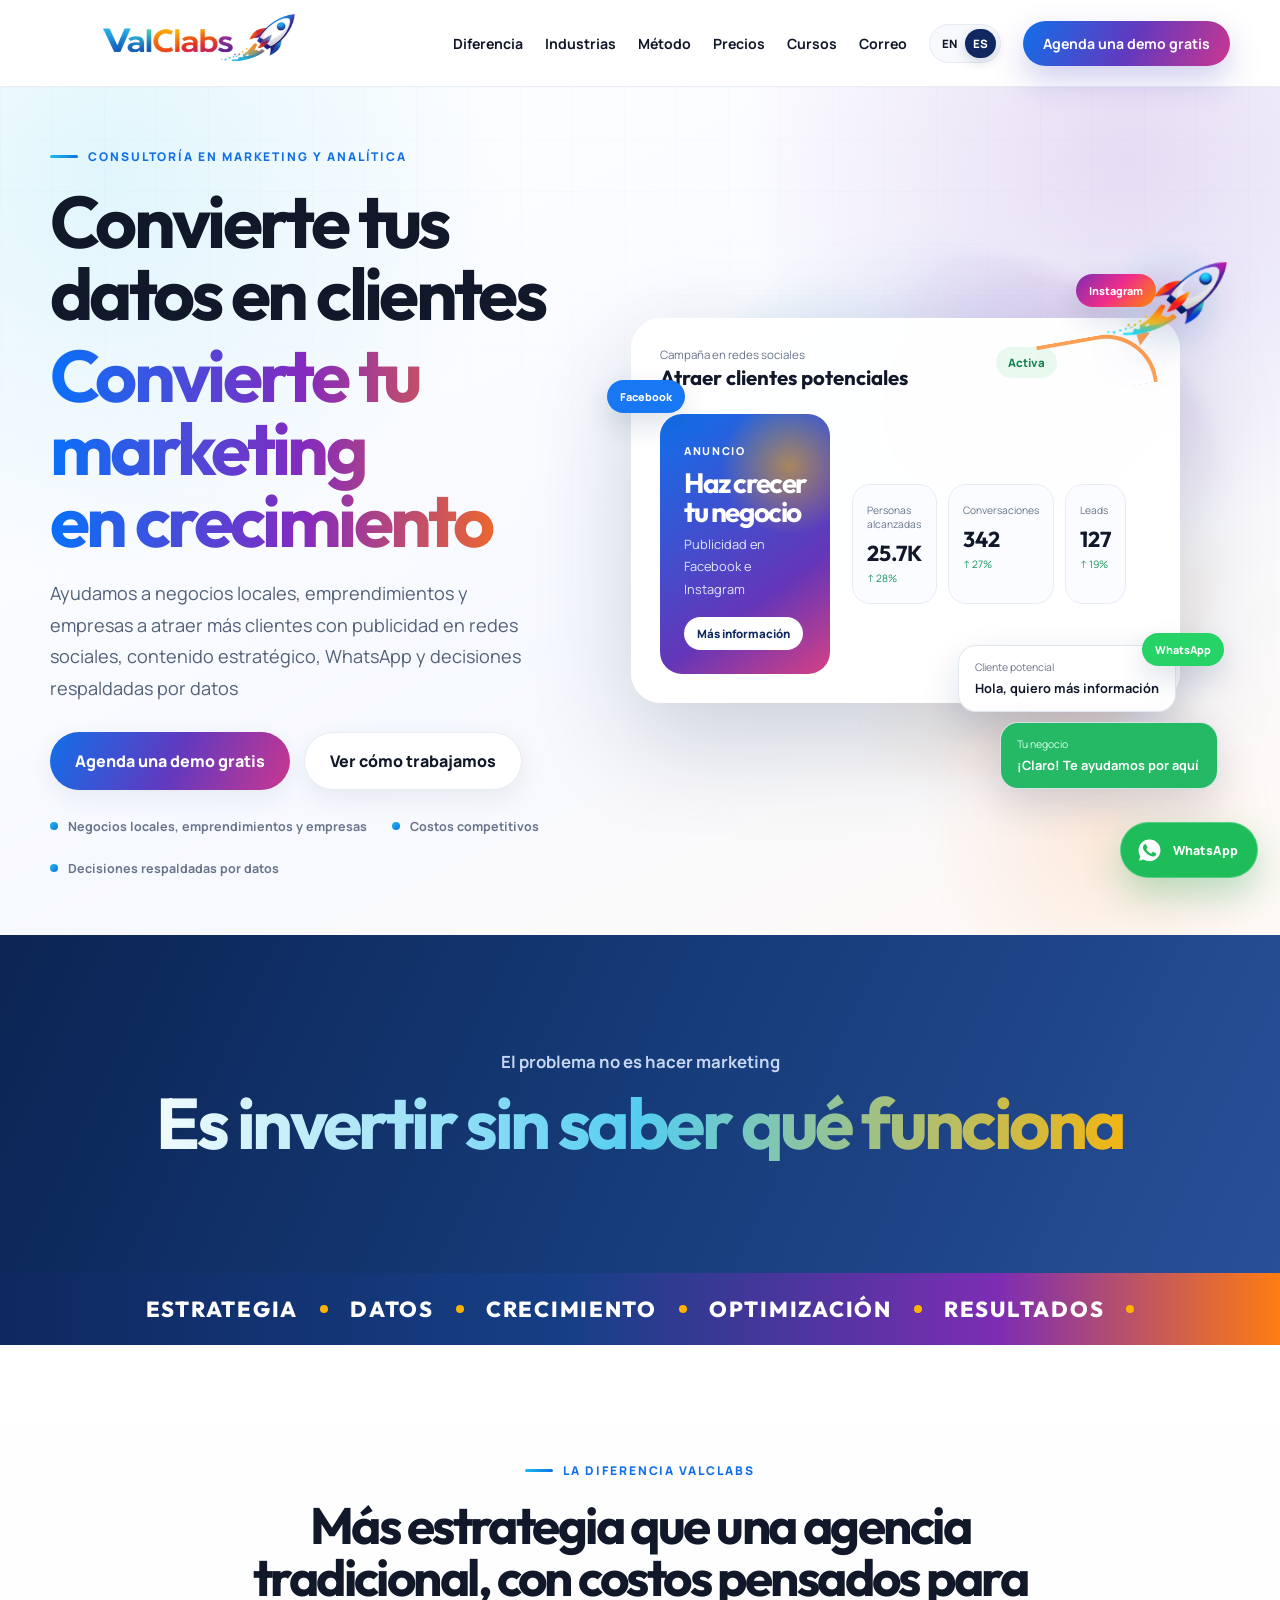
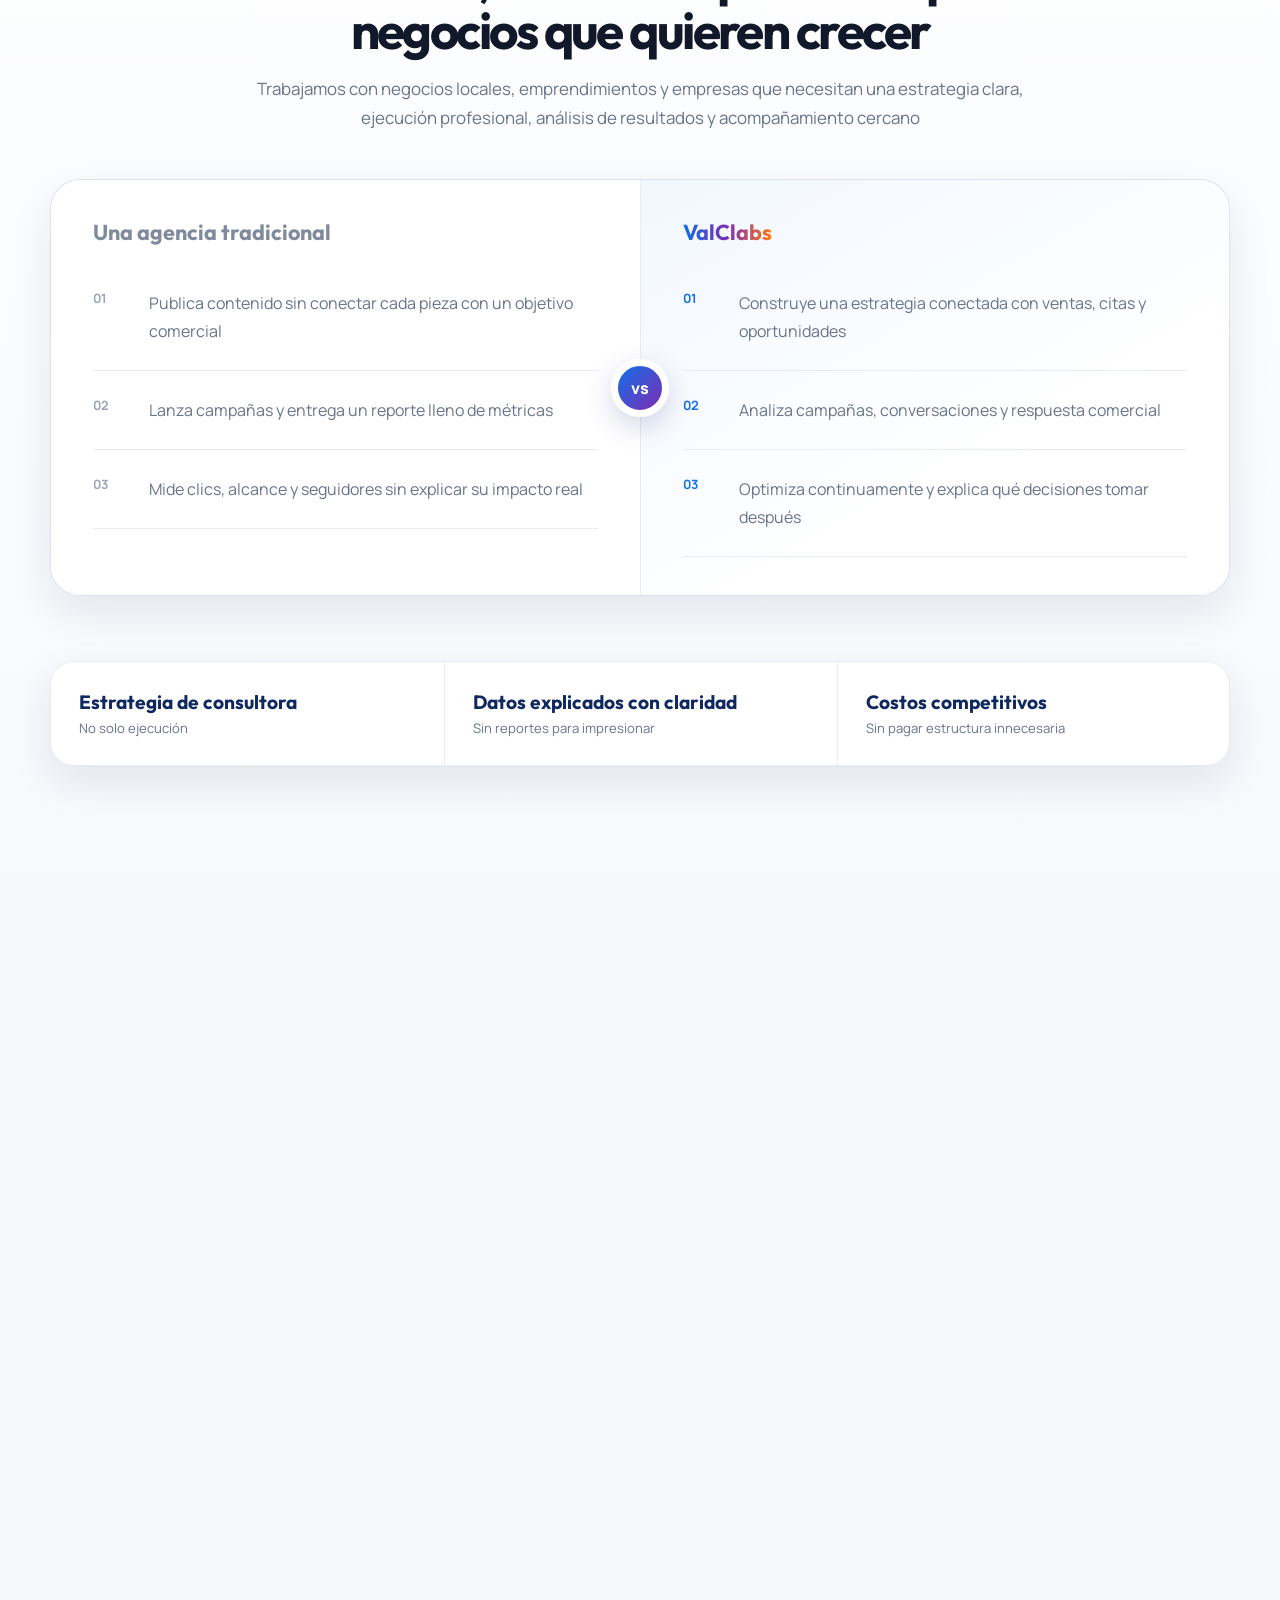
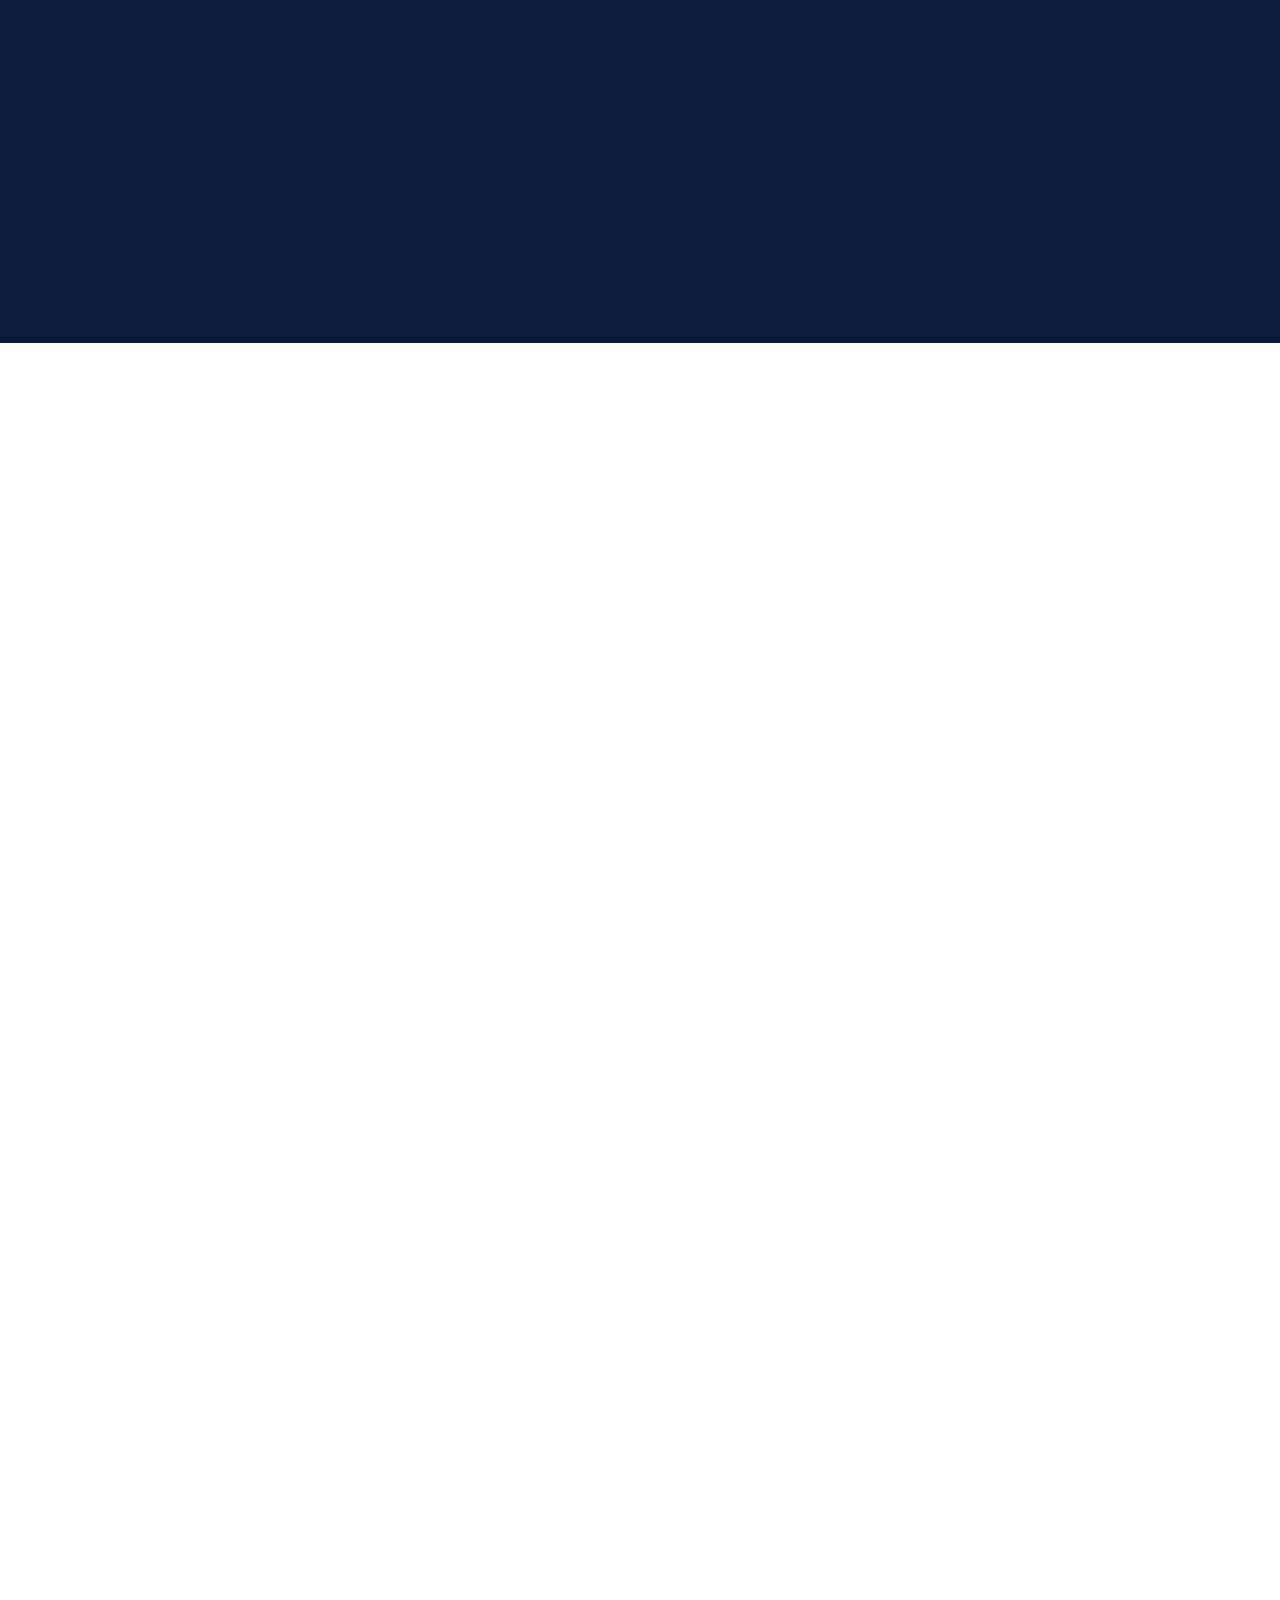
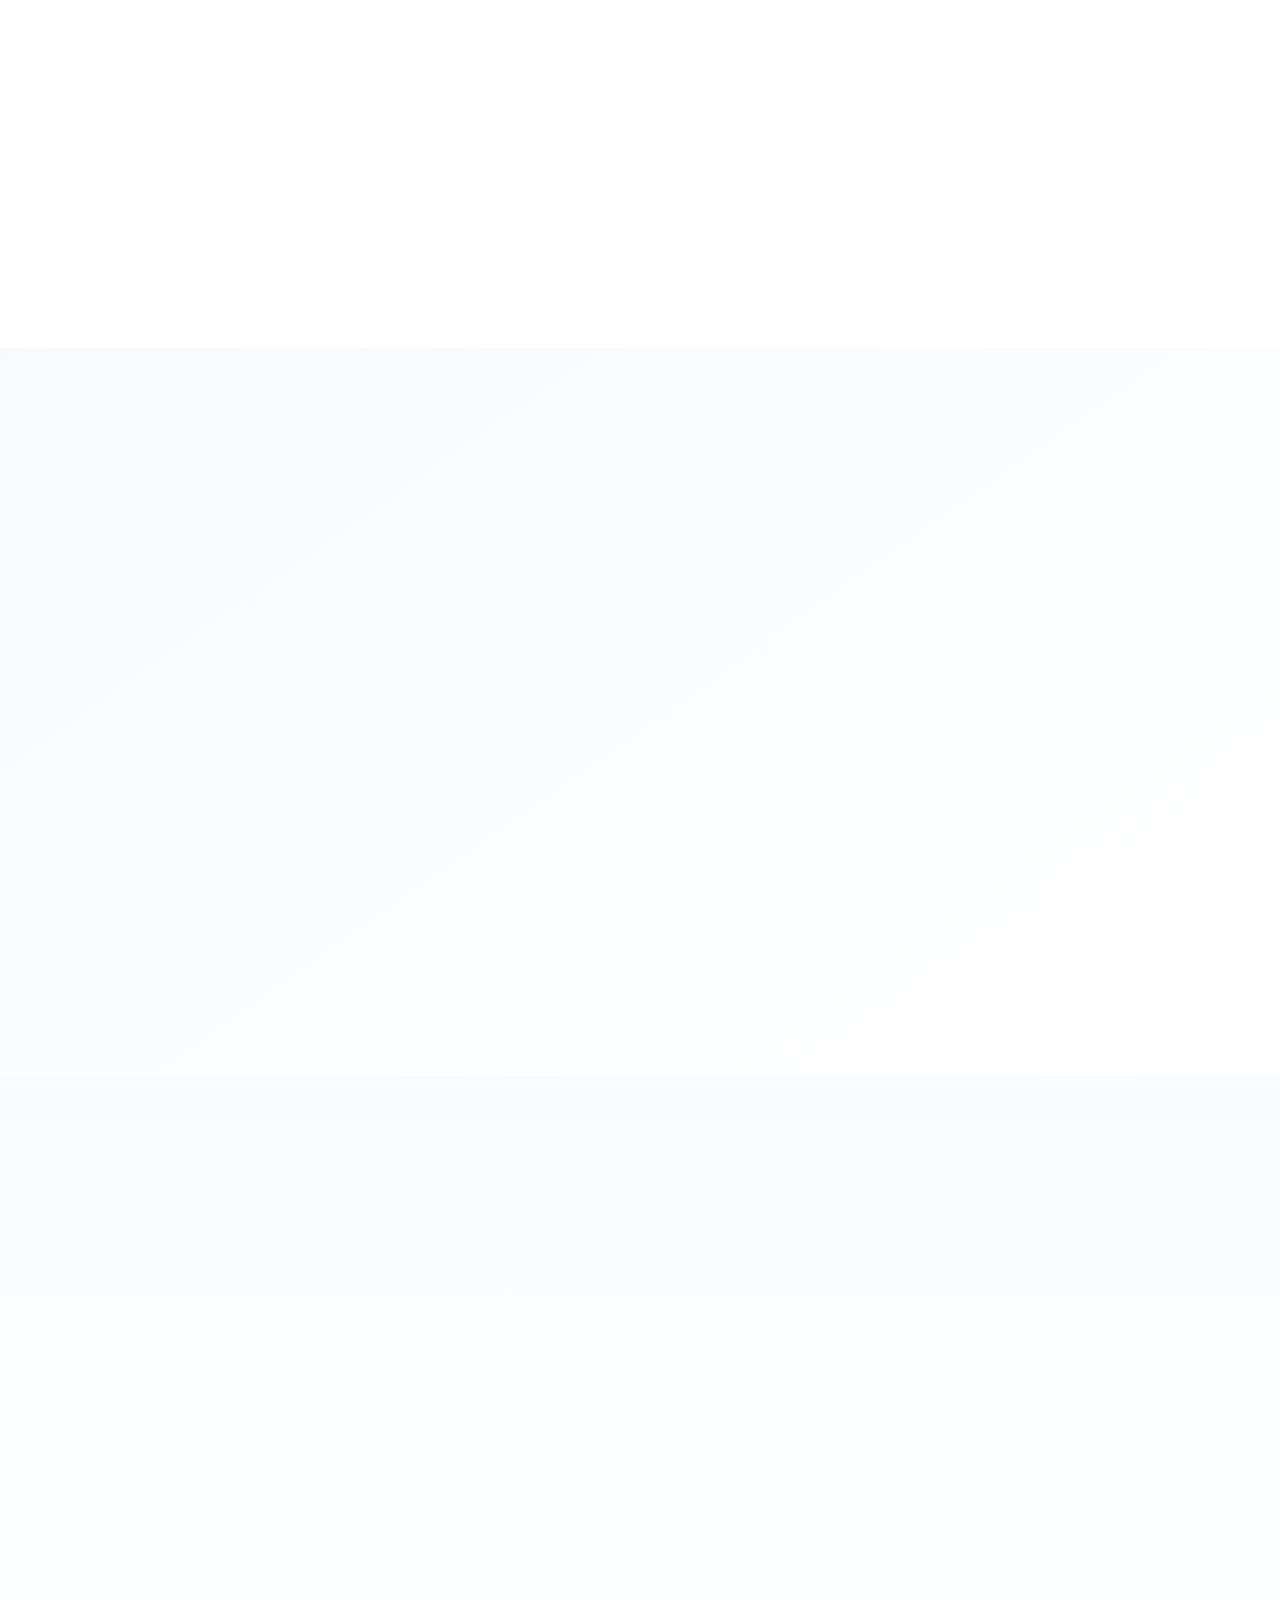
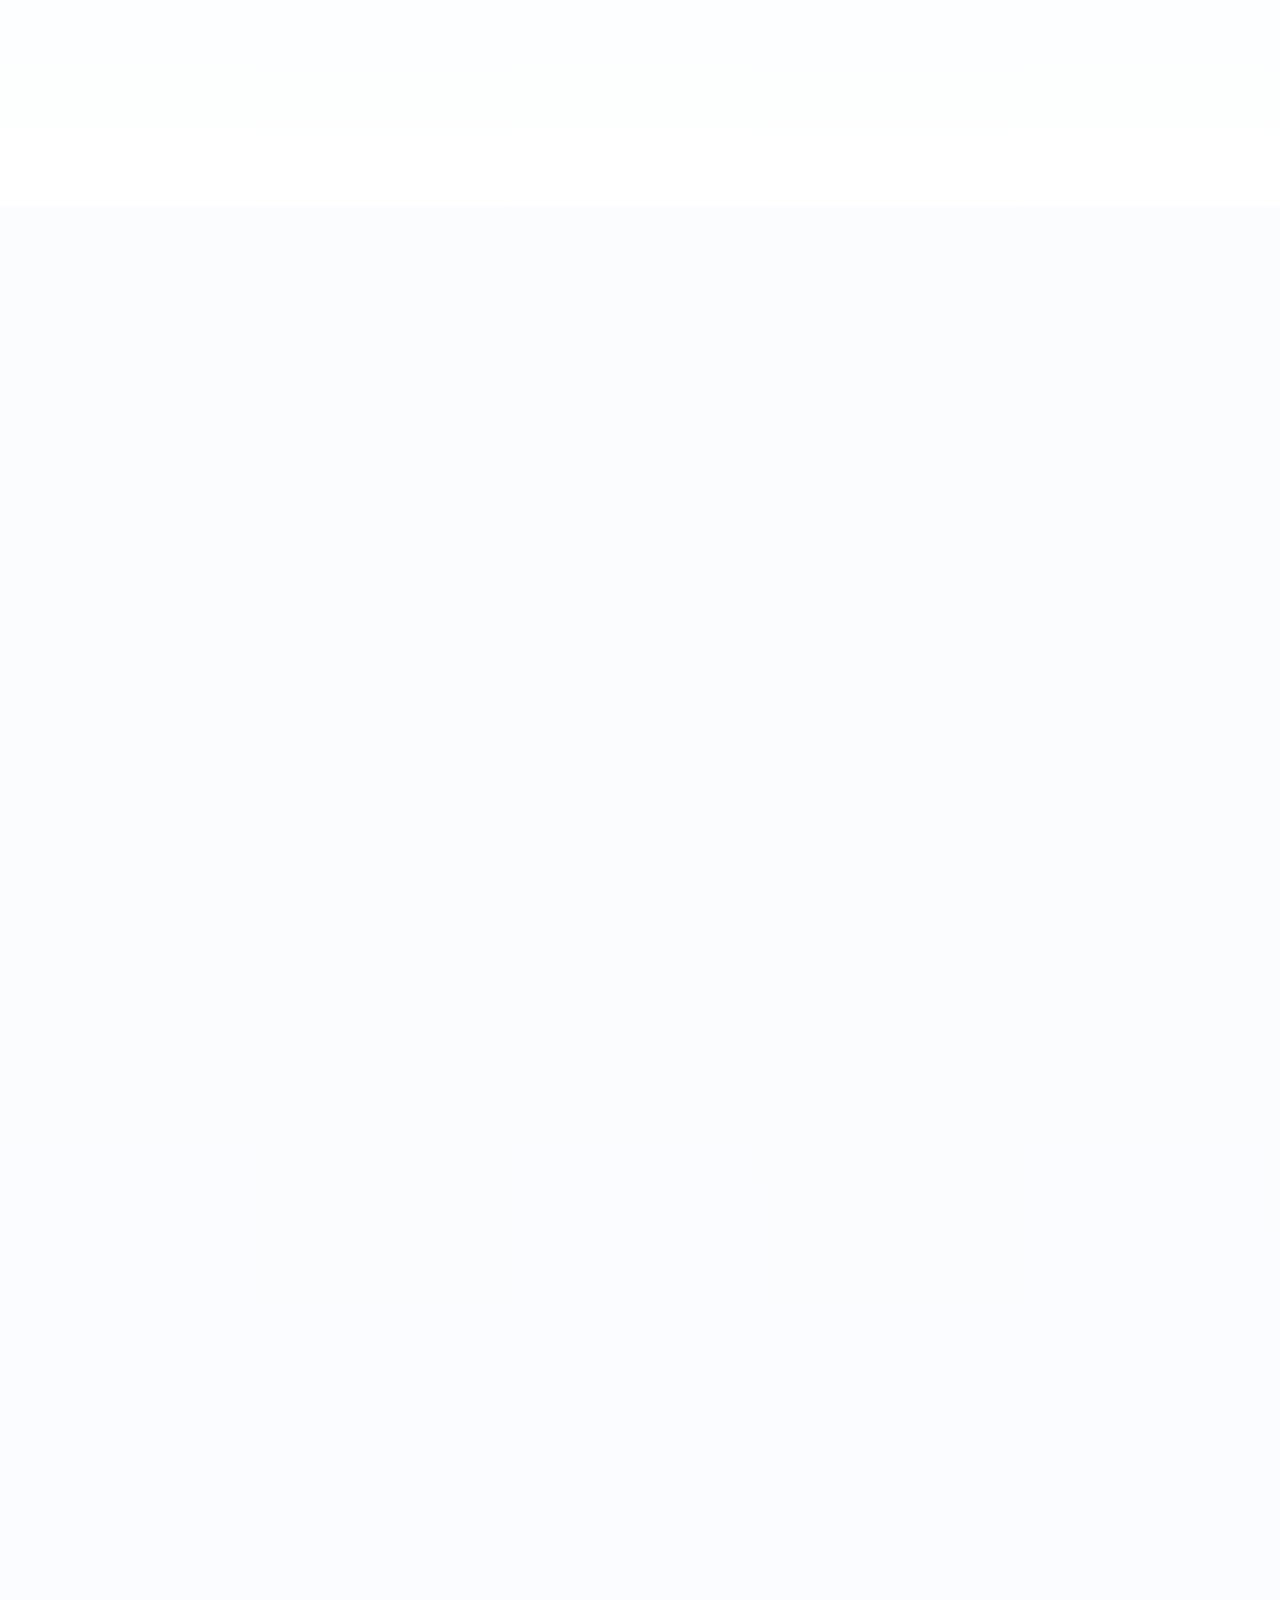
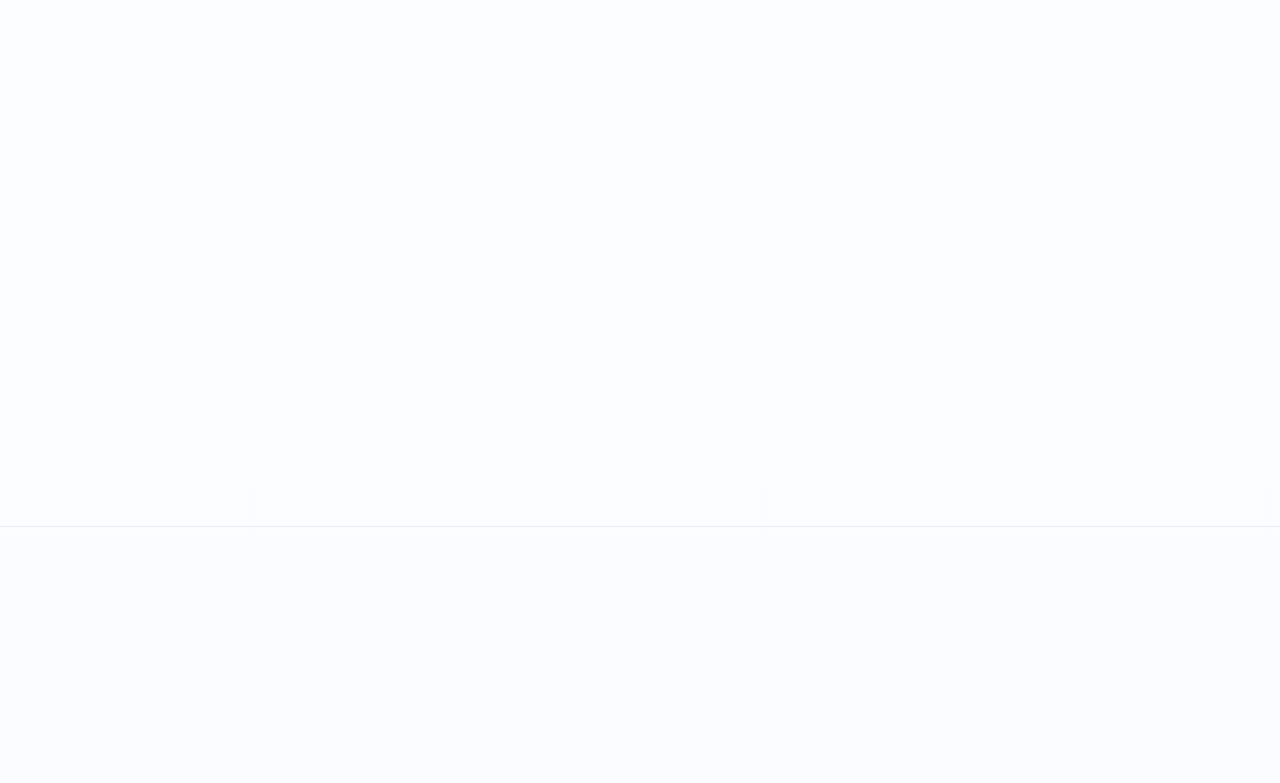
==== commit 9afb8c0e: "Fix mobile impact ribbon animation" ====
--- a/es/index.html
+++ b/es/index.html
@@ -2,6 +2,15 @@
 
 <html lang="es-US">
 <head><meta content="on" http-equiv="x-dns-prefetch-control"/>
+<!-- Google tag (gtag.js) -->
+<script async src="https://www.googletagmanager.com/gtag/js?id=G-0WWHGM7696"></script>
+<script>
+  window.dataLayer = window.dataLayer || [];
+  function gtag(){dataLayer.push(arguments);}
+  gtag('js', new Date());
+
+  gtag('config', 'G-0WWHGM7696');
+</script>
 <meta charset="utf-8"/>
 <meta content="width=device-width,initial-scale=1" name="viewport"/>
 <title>Agencia de marketing digital en Miami | ValClabs</title>
@@ -179,7 +188,8 @@
 </section>
 <section aria-label="Propuesta de valor" class="impact-ribbon">
 <div class="impact-track">
-<span>ESTRATEGIA</span><i></i><span>DATOS</span><i></i><span>CRECIMIENTO</span><i></i><span>OPTIMIZACIÓN</span><i></i><span>RESULTADOS</span>
+<div class="impact-set"><span>ESTRATEGIA</span><i></i><span>DATOS</span><i></i><span>CRECIMIENTO</span><i></i><span>OPTIMIZACIÓN</span><i></i><span>RESULTADOS</span><i></i></div>
+<div aria-hidden="true" class="impact-set"><span>ESTRATEGIA</span><i></i><span>DATOS</span><i></i><span>CRECIMIENTO</span><i></i><span>OPTIMIZACIÓN</span><i></i><span>RESULTADOS</span><i></i></div>
 </div>
 </section>
 <section class="section difference" id="diferencia">
@@ -427,14 +437,11 @@
 <span>Seguimiento y optimización continua</span>
 </div>
 </div>
-<div class="video-placeholder reveal">
-<button aria-label="Reproducir video" type="button">
-<span>▶</span>
-</button>
-<div>
-<strong>Video ValClabs</strong>
-<span>Aquí se integrará el video de presentación</span>
-</div>
+<div class="video-placeholder video-player reveal">
+<video controls playsinline preload="metadata" poster="../assets/valclabs-presentation-poster.jpg" aria-label="Video de presentación de ValClabs">
+<source src="../assets/valclabs-presentation.mp4" type="video/mp4"/>
+Tu navegador no admite video HTML5.
+</video>
 </div>
 </div>
 </section>
--- a/styles.css
+++ b/styles.css
@@ -1,6 +1,22 @@
 :root{--navy:#0f2860;--blue:#126fe8;--cyan:#1bbde8;--purple:#7d2db3;--pink:#d72f88;--orange:#ff7c12;--gold:#ffb300;--ink:#111829;--muted:#68748b;--soft:#f6f8fc;--line:#e7ebf2;--white:#fff;--shadow:0 24px 70px rgba(15,40,96,.13);}*{box-sizing:border-box;}html{scroll-behavior:smooth;}body{margin:0;font-family:"Manrope",sans-serif;color:var(--ink);background:#fff;overflow-x:hidden;}a{color:inherit;text-decoration:none;}img{display:block;max-width:100%;}button{font:inherit;}.container{width:min(1180px,calc(100% - 40px));margin:0 auto;}.section{padding:110px 0;}h1,h2,h3{margin:0;font-family:"Outfit",sans-serif;letter-spacing:-.05em;line-height:1.03;}h1{font-size:clamp(3.2rem,6.4vw,6.4rem);}h2{font-size:clamp(2.35rem,4.5vw,4.55rem);}p{color:var(--muted);line-height:1.75;}.eyebrow{display:inline-flex;align-items:center;gap:10px;margin-bottom:20px;color:var(--blue);font-size:.75rem;font-weight:800;letter-spacing:.16em;text-transform:uppercase;}.eyebrow::before{content:"";width:28px;height:3px;border-radius:999px;background:linear-gradient(90deg,var(--cyan),var(--blue));}.site-header{position:sticky;top:0;z-index:80;background:rgba(255,255,255,.9);backdrop-filter:blur(18px);border-bottom:1px solid rgba(228,233,242,.8);}.nav{height:86px;display:flex;align-items:center;justify-content:space-between;}.brand img{width:185px;height:60px;object-fit:contain;object-position:left;}.main-nav{display:flex;align-items:center;gap:28px;font-size:.91rem;font-weight:700;}.main-nav a:hover{color:var(--blue);}.nav-cta{padding:13px 22px;border-radius:999px;color:#fff !important;background:linear-gradient(100deg,var(--purple),var(--pink),var(--orange));box-shadow:0 12px 28px rgba(125,45,179,.22);}.menu-toggle{display:none;padding:8px;border:0;background:transparent;}.menu-toggle span{display:block;width:27px;height:2px;margin:5px;background:var(--navy);}.hero{position:relative;min-height:760px;isolation:isolate;overflow:hidden;background:radial-gradient(circle at 10% 20%,rgba(27,189,232,.12),transparent 26%),radial-gradient(circle at 90% 12%,rgba(125,45,179,.11),transparent 26%),linear-gradient(180deg,#fff,#fbfcff);}.hero-glow{position:absolute;border-radius:50%;filter:blur(8px);z-index:-1;}.glow-a{width:460px;height:460px;right:10%;top:15%;background:radial-gradient(circle,rgba(18,111,232,.12),transparent 68%);}.glow-b{width:360px;height:360px;right:0;bottom:-80px;background:radial-gradient(circle,rgba(255,124,18,.12),transparent 68%);}.hero-grid{display:grid;grid-template-columns:.92fr 1.08fr;gap:64px;align-items:center;min-height:760px;padding:70px 0 82px;}.hero-copy{position:relative;z-index:2;}.hero h1 span{display:block;margin-top:10px;background:linear-gradient(90deg,var(--blue),var(--purple),var(--orange));-webkit-background-clip:text;color:transparent;}.hero-copy>p{max-width:650px;margin:28px 0 32px;font-size:1.1rem;}.hero-actions{display:flex;gap:14px;flex-wrap:wrap;}.button{display:inline-flex;align-items:center;justify-content:center;min-height:56px;padding:0 25px;border-radius:999px;font-weight:800;transition:transform .22s ease,box-shadow .22s ease;}.button:hover{transform:translateY(-2px);}.button-primary{color:#fff;background:linear-gradient(110deg,var(--blue),var(--purple));box-shadow:0 14px 34px rgba(65,65,190,.24);}.button-ghost{background:#fff;border:1px solid var(--line);}.button-white{color:var(--navy);background:#fff;}.hero-trust{display:flex;gap:25px;flex-wrap:wrap;margin-top:38px;}.hero-trust span{position:relative;padding-left:18px;color:var(--muted);font-size:.78rem;font-weight:700;}.hero-trust span::before{content:"";position:absolute;left:0;top:50%;width:8px;height:8px;border-radius:50%;transform:translateY(-50%);background:linear-gradient(135deg,var(--cyan),var(--blue));}.hero-scene{position:relative;min-height:590px;}.dashboard{position:absolute;left:5%;right:3%;top:18%;height:390px;display:grid;grid-template-columns:62px 1fr;overflow:hidden;border:1px solid rgba(221,228,240,.92);border-radius:30px;background:rgba(255,255,255,.94);box-shadow:var(--shadow);transform:perspective(1000px) rotateY(-5deg) rotateX(2deg);backdrop-filter:blur(12px);}.dash-sidebar{padding:20px 15px;background:var(--navy);}.dash-logo{width:32px;height:32px;margin:0 auto 28px;display:grid;place-items:center;border-radius:10px;color:#fff;font-family:"Outfit";font-weight:800;background:linear-gradient(135deg,var(--cyan),var(--blue));}.dash-sidebar i{display:block;width:26px;height:7px;margin:20px auto;border-radius:999px;background:rgba(255,255,255,.23);}.dash-main{padding:27px 28px;}.dash-top{display:flex;justify-content:space-between;gap:20px;}.dash-top div:first-child{display:flex;flex-direction:column;}.dash-top span{color:var(--muted);font-size:.72rem;}.dash-top strong{font-family:"Outfit";font-size:1.18rem;}.dash-status{align-self:start;padding:8px 11px;border-radius:999px;color:#168450;background:#e9f9f0;font-size:.67rem;font-weight:800;}.dash-metrics{display:grid;grid-template-columns:repeat(3,1fr);gap:11px;margin:25px 0 15px;}.dash-metrics div{padding:14px;border:1px solid var(--line);border-radius:16px;}.dash-metrics span,.dash-metrics small{display:block;color:var(--muted);font-size:.62rem;}.dash-metrics strong{display:block;margin:4px 0;font-family:"Outfit";font-size:1.2rem;}.dash-metrics small{color:#16965a;}.chart{height:190px;padding:10px;border-radius:20px;background:linear-gradient(180deg,#f8fbff,#f3f6fb);}.chart svg{width:100%;height:100%;}.chart-grid{fill:none;stroke:#e8edf5;stroke-width:1;}.chart-fill{fill:url(#fillGradient);}.chart-line{fill:none;stroke:url(#lineGradient);stroke-width:5;stroke-linecap:round;}.channel{position:absolute;z-index:4;display:flex;align-items:center;gap:10px;padding:12px 15px;border:1px solid rgba(226,231,240,.9);border-radius:17px;background:rgba(255,255,255,.95);box-shadow:0 16px 35px rgba(15,40,96,.12);backdrop-filter:blur(12px);}.channel b{display:grid;place-items:center;width:34px;height:34px;border-radius:11px;color:#fff;}.channel span{font-size:.72rem;font-weight:800;}.channel-meta{left:-1%;top:18%;}.channel-meta b{background:#1877f2;}.channel-instagram{right:1%;top:7%;}.channel-instagram b{background:linear-gradient(135deg,#7d2db3,#f02c8a,#ff8a00);}.channel-whatsapp{right:-1%;bottom:15%;}.channel-whatsapp b{background:#25d366;}.channel-analytics{left:3%;bottom:7%;}.channel-analytics b{background:linear-gradient(135deg,var(--cyan),var(--blue));}.hero-rocket{position:absolute;z-index:5;right:2%;top:0;width:142px;filter:drop-shadow(0 18px 22px rgba(65,55,150,.25));}.rocket-trail{position:absolute;z-index:1;right:13%;top:17%;width:260px;height:70px;transform:rotate(-29deg);filter:blur(1px);background:linear-gradient(90deg,transparent,rgba(27,189,232,.3),rgba(255,179,0,.38),rgba(255,124,18,.25),transparent);border-radius:50%;}.scene-orbit{position:absolute;border:1px dashed rgba(18,111,232,.18);border-radius:50%;}.orbit-one{width:470px;height:470px;right:5%;top:6%;}.orbit-two{width:340px;height:340px;right:15%;top:17%;}.statement{padding:85px 0;color:#fff;background:var(--navy);}.statement-inner{text-align:center;}.statement p{margin:0 0 10px;color:#bcd0ef;font-size:1.05rem;font-weight:700;}.statement h2{font-size:clamp(2.9rem,6vw,6.4rem);background:linear-gradient(90deg,#fff,#55cdf0,#ffb300);-webkit-background-clip:text;color:transparent;}.section-intro{max-width:830px;margin-bottom:60px;}.section-intro.center{margin-left:auto;margin-right:auto;text-align:center;}.section-intro p{font-size:1.06rem;}.comparison{display:grid;grid-template-columns:1fr 80px 1fr;gap:32px;align-items:center;}.comparison-column{padding:12px 0;}.comparison-label{display:inline-block;margin-bottom:24px;font-family:"Outfit";font-size:1.35rem;font-weight:700;}.conventional .comparison-label{color:#808a9d;}.valclabs .comparison-label{background:linear-gradient(90deg,var(--blue),var(--purple),var(--orange));-webkit-background-clip:text;color:transparent;}.comparison-line{display:grid;grid-template-columns:52px 1fr;gap:20px;padding:25px 0;border-bottom:1px solid var(--line);}.comparison-line b{color:#9ba4b5;font-size:.8rem;}.valclabs .comparison-line b{color:var(--blue);}.comparison-line p{margin:0;}.comparison-divider{height:100%;display:flex;align-items:center;justify-content:center;}.comparison-divider span{display:grid;place-items:center;width:48px;height:48px;border-radius:50%;color:var(--navy);font-weight:800;background:var(--soft);}.value-strip{display:grid;grid-template-columns:repeat(3,1fr);gap:1px;margin-top:65px;overflow:hidden;border-radius:26px;background:var(--line);}.value-strip div{padding:28px;background:#fff;}.value-strip strong,.value-strip span{display:block;}.value-strip strong{font-family:"Outfit";font-size:1.2rem;}.value-strip span{margin-top:5px;color:var(--muted);font-size:.82rem;}.industries{background:var(--soft);}.industry-editorial{display:grid;grid-template-columns:repeat(2,1fr);gap:24px;}.industry-feature{position:relative;min-height:480px;overflow:hidden;border-radius:30px;box-shadow:var(--shadow);}.industry-feature.wide{grid-column:1/-1;min-height:520px;}.industry-feature img{position:absolute;inset:0;width:100%;height:100%;object-fit:cover;transition:transform .55s ease;}.industry-feature:hover img{transform:scale(1.04);}.industry-feature::after{content:"";position:absolute;inset:0;background:linear-gradient(180deg,transparent 35%,rgba(6,19,47,.88));}.industry-overlay{position:absolute;z-index:2;left:34px;right:34px;bottom:30px;color:#fff;}.industry-overlay>span{color:#67d8f4;font-size:.74rem;font-weight:800;letter-spacing:.15em;}.industry-overlay h3{margin:8px 0 10px;font-size:2rem;}.industry-overlay p{max-width:600px;margin:0;color:#dce5f4;}.method{overflow:hidden;}.method-heading{max-width:760px;margin-bottom:70px;}.growth-path{position:relative;display:grid;grid-template-columns:repeat(5,1fr);gap:24px;}.path-line{position:absolute;left:7%;right:7%;top:21px;height:4px;border-radius:999px;background:linear-gradient(90deg,var(--blue),var(--cyan),var(--gold),var(--orange),var(--purple));}.path-step{position:relative;padding-top:62px;}.path-step::before{content:"";position:absolute;z-index:2;top:6px;left:0;width:34px;height:34px;border:7px solid var(--blue);border-radius:50%;background:#fff;box-shadow:0 0 0 7px rgba(18,111,232,.08);}.path-step:nth-of-type(3)::before{border-color:var(--cyan);}.path-step:nth-of-type(4)::before{border-color:var(--gold);}.path-step:nth-of-type(5)::before{border-color:var(--orange);}.path-step:nth-of-type(6)::before{border-color:var(--purple);}.path-step>span{color:var(--blue);font-size:.74rem;font-weight:800;}.path-step h3{margin:12px 0 9px;font-size:1.4rem;}.path-step p{margin:0;font-size:.9rem;}.pricing{background:var(--soft);}.pricing-layout{display:grid;grid-template-columns:.92fr 1fr 1.15fr;gap:24px;align-items:stretch;}.price-plan{position:relative;display:flex;flex-direction:column;min-height:640px;padding:36px;border:1px solid var(--line);border-radius:30px;background:#fff;box-shadow:0 16px 45px rgba(15,40,96,.07);}.growth-plan{transform:translateY(-14px);}.scale-plan{min-height:680px;color:#fff;overflow:visible;border:0;background:linear-gradient(150deg,#102b67,#1b4a9a 48%,#6c2da8);box-shadow:0 26px 70px rgba(65,45,150,.24);}.plan-name{display:inline-flex;align-self:flex-start;padding:7px 12px;border-radius:999px;color:var(--blue);background:#edf5ff;font-size:.74rem;font-weight:800;}.scale-plan .plan-name{color:#fff;background:rgba(255,255,255,.14);}.price-plan h3{margin:24px 0 12px;font-size:1.75rem;}.price-plan>div:first-child p{min-height:110px;}.scale-plan p,.scale-plan li,.scale-plan .price-bottom span{color:#cbd8ef;}.price-plan ul{flex:1;margin:20px 0 28px;padding:0;list-style:none;}.price-plan li{position:relative;margin:12px 0;padding-left:26px;font-size:.9rem;}.price-plan li::before{content:"✓";position:absolute;left:0;color:var(--blue);font-weight:900;}.scale-plan li::before{color:#60d8f4;}.price-bottom{padding-top:23px;border-top:1px solid var(--line);}.scale-plan .price-bottom{border-color:rgba(255,255,255,.18);}.price-bottom span,.price-bottom strong{display:block;}.price-bottom span{color:var(--muted);font-size:.8rem;}.price-bottom strong{margin:4px 0 22px;font-family:"Outfit";font-size:2rem;}.price-bottom a{display:block;padding:15px 18px;border-radius:999px;text-align:center;color:var(--navy);font-weight:800;background:#fff;border:1px solid var(--line);}.scale-plan .price-bottom a{border:0;background:linear-gradient(90deg,#fff,#edf4ff);}.recommended{position:absolute;top:-15px;right:26px;padding:8px 14px;border-radius:999px;color:#fff;background:linear-gradient(90deg,var(--pink),var(--orange));font-size:.75rem;font-weight:800;}.price-rocket{position:absolute;z-index:4;top:-65px;right:-74px;width:210px;filter:drop-shadow(0 18px 25px rgba(45,35,110,.28));}.additional-services{display:grid;grid-template-columns:1.05fr 1.5fr auto;gap:42px;align-items:center;margin-top:70px;padding:42px 0 0;border-top:1px solid var(--line);}.additional-copy h3{font-size:2rem;}.additional-copy p{margin-bottom:0;}.service-list{display:flex;flex-wrap:wrap;gap:10px;}.service-list span{padding:10px 13px;border-radius:999px;background:#fff;border:1px solid var(--line);font-size:.8rem;font-weight:700;}.text-link{color:var(--blue);font-weight:800;white-space:nowrap;}.founder-grid{display:grid;grid-template-columns:.9fr 1.1fr;gap:70px;align-items:center;}.founder-copy>p{font-size:1.05rem;}.founder-points{display:grid;gap:14px;margin-top:28px;}.founder-points span{position:relative;padding-left:27px;font-weight:700;}.founder-points span::before{content:"✓";position:absolute;left:0;color:var(--blue);}.video-placeholder{aspect-ratio:16/10;position:relative;overflow:hidden;display:flex;flex-direction:column;align-items:center;justify-content:center;border-radius:34px;color:#fff;background:radial-gradient(circle at 20% 20%,rgba(27,189,232,.3),transparent 35%),linear-gradient(145deg,var(--navy),var(--purple));}.video-placeholder::after{content:"";position:absolute;width:380px;height:380px;right:-120px;bottom:-160px;border:1px solid rgba(255,255,255,.16);border-radius:50%;}.video-placeholder button{position:relative;z-index:2;width:84px;height:84px;display:grid;place-items:center;border:0;border-radius:50%;color:var(--purple);background:#fff;box-shadow:0 18px 45px rgba(0,0,0,.22);}.video-placeholder>div{position:relative;z-index:2;display:flex;flex-direction:column;align-items:center;margin-top:22px;}.video-placeholder strong{font-family:"Outfit";font-size:1.25rem;}.video-placeholder>div span{margin-top:5px;color:#cbd7eb;font-size:.8rem;}.academy{background:linear-gradient(180deg,#f8fbff,#fff);}.academy-grid{display:grid;grid-template-columns:1fr 1fr;gap:75px;align-items:center;}.academy-copy p{font-size:1.05rem;}.academy-visual{position:relative;min-height:510px;}.academy-window{position:absolute;inset:30px 20px 20px 30px;overflow:hidden;border:1px solid var(--line);border-radius:30px;background:#fff;box-shadow:var(--shadow);transform:rotate(1.5deg);}.academy-toolbar{height:50px;display:flex;align-items:center;gap:7px;padding:0 20px;border-bottom:1px solid var(--line);background:#f9fbfe;}.academy-toolbar i{width:9px;height:9px;border-radius:50%;background:#d9dfeb;}.academy-content{padding:36px;}.academy-content>span{color:var(--blue);font-size:.75rem;font-weight:800;text-transform:uppercase;letter-spacing:.14em;}.academy-content h3{margin:12px 0 30px;font-size:2rem;}.lesson{display:grid;grid-template-columns:45px 1fr;gap:12px;align-items:center;padding:15px;border-bottom:1px solid var(--line);}.lesson.active{border-radius:17px;border:0;background:linear-gradient(90deg,#edf6ff,#fff4e9);}.lesson b{color:var(--blue);font-size:.78rem;}.lesson p{margin:0;font-size:.88rem;}.academy-badge{position:absolute;right:0;top:0;padding:14px 18px;border-radius:17px;color:#fff;background:linear-gradient(110deg,var(--purple),var(--orange));font-size:.8rem;font-weight:800;box-shadow:0 14px 32px rgba(125,45,179,.2);}.social-heading{max-width:720px;margin-bottom:55px;}.social-posts{display:grid;grid-template-columns:repeat(3,1fr);gap:25px;align-items:center;}.social-post{overflow:hidden;border-radius:27px;box-shadow:var(--shadow);transition:transform .25s ease;}.social-post:hover{transform:translateY(-6px);}.social-post img{width:100%;aspect-ratio:4/5;object-fit:cover;}.post-one{transform:rotate(-2deg);}.post-two{transform:translateY(-24px);}.post-three{transform:rotate(2deg);}.post-one:hover,.post-two:hover,.post-three:hover{transform:translateY(-6px) rotate(0);}.social-action{margin-top:50px;text-align:center;}.final-cta{padding:30px 0 105px;}.final-cta-inner{padding:70px 60px;text-align:center;color:#fff;border-radius:38px;background:radial-gradient(circle at 10% 20%,rgba(27,189,232,.35),transparent 30%),linear-gradient(110deg,var(--navy),var(--purple) 63%,var(--orange));}.final-cta-inner>span{font-size:.78rem;font-weight:800;letter-spacing:.18em;text-transform:uppercase;}.final-cta-inner h2{max-width:900px;margin:20px auto 32px;}footer{padding:55px 0 105px;border-top:1px solid var(--line);}.footer{display:flex;align-items:center;justify-content:space-between;gap:40px;}.footer img{width:180px;height:60px;object-fit:contain;object-position:left;}.footer p{margin:8px 0 0;}.footer-links{display:flex;gap:24px;flex-wrap:wrap;color:var(--muted);font-size:.88rem;}.mobile-dock{display:none;}.reveal{opacity:0;transform:translateY(22px);transition:opacity .72s ease,transform .72s ease;}.reveal.visible{opacity:1;transform:translateY(0);}@media (max-width:1050px){.hero-grid{grid-template-columns:1fr 1fr;gap:28px;}.hero h1{font-size:clamp(3rem,5.6vw,4.9rem);}.pricing-layout{grid-template-columns:1fr 1fr;}.scale-plan{grid-column:1/-1;}.additional-services{grid-template-columns:1fr;}.industry-feature{min-height:410px;}}@media (max-width:900px){.main-nav{position:absolute;top:86px;left:20px;right:20px;padding:24px;border-radius:22px;background:#fff;box-shadow:var(--shadow);flex-direction:column;opacity:0;visibility:hidden;transform:translateY(-8px);transition:.22s ease;}.main-nav.open{opacity:1;visibility:visible;transform:translateY(0);}.menu-toggle{display:block;}.hero-grid,.founder-grid,.academy-grid{grid-template-columns:1fr;}.hero-scene{min-height:540px;}.comparison{grid-template-columns:1fr;}.comparison-divider{height:auto;}.value-strip{grid-template-columns:1fr;}.growth-path{grid-template-columns:1fr;}.path-line{left:16px;right:auto;top:20px;bottom:20px;width:4px;height:auto;}.path-step{padding:0 0 25px 65px;}.path-step::before{top:0;left:0;}}@media (max-width:680px){body{padding-bottom:82px;}.container{width:min(100% - 28px,1180px);}.section{padding:78px 0;}.nav{height:76px;}.brand img{width:160px;height:52px;}.main-nav{top:76px;}.hero{min-height:auto;}.hero-grid{min-height:auto;padding:48px 0 60px;}.hero h1{font-size:clamp(2.7rem,12vw,4.15rem);}.hero-copy>p{font-size:1rem;}.hero-actions{flex-direction:column;}.button{width:100%;}.hero-trust{display:grid;grid-template-columns:1fr;gap:12px;}.hero-scene{min-height:370px;margin:0 -10px;}.dashboard{left:0;right:0;top:18%;height:300px;grid-template-columns:45px 1fr;border-radius:23px;transform:none;}.dash-sidebar{padding:15px 8px;}.dash-sidebar i{width:20px;}.dash-main{padding:18px 15px;}.dash-metrics{gap:5px;}.dash-metrics div{padding:9px 6px;}.dash-metrics strong{font-size:.92rem;}.chart{height:135px;}.channel{padding:8px 10px;}.channel b{width:29px;height:29px;}.channel span{display:none;}.hero-rocket{width:92px;right:0;}.orbit-one,.orbit-two{display:none;}.statement{padding:60px 0;}.industry-editorial{grid-template-columns:1fr;}.industry-feature,.industry-feature.wide{grid-column:auto;min-height:350px;}.industry-overlay{left:24px;right:24px;bottom:23px;}.pricing-layout{grid-template-columns:1fr;}.growth-plan{transform:none;}.scale-plan{grid-column:auto;}.price-plan{min-height:0;padding:28px;}.price-plan>div:first-child p{min-height:0;}.price-rocket{width:145px;top:-48px;right:-35px;}.additional-services{gap:24px;}.academy-visual{min-height:420px;}.academy-window{inset:25px 0 15px;}.academy-content{padding:26px 20px;}.social-posts{grid-template-columns:1fr;}.post-one,.post-two,.post-three{transform:none;}.final-cta-inner{padding:48px 24px;border-radius:28px;}.footer{align-items:flex-start;flex-direction:column;}.mobile-dock{position:fixed;z-index:100;left:50%;bottom:12px;transform:translateX(-50%);width:min(390px,calc(100% - 24px));height:68px;display:grid;grid-template-columns:1fr 1.18fr 1fr;gap:6px;padding:7px;border:1px solid rgba(220,227,239,.9);border-radius:24px;background:rgba(255,255,255,.96);backdrop-filter:blur(17px);box-shadow:0 16px 42px rgba(15,40,96,.22);}.mobile-dock a{display:flex;align-items:center;justify-content:center;gap:6px;border-radius:18px;color:var(--navy);font-weight:800;}.mobile-dock span{font-size:1rem;}.mobile-dock small{font-size:.68rem;}.dock-whatsapp{color:#fff !important;background:#25d366;}}.brand{display:flex;align-items:center;gap:10px;}.brand img{width:76px;height:60px;object-fit:contain;}.brand-name{font-family:"Outfit",sans-serif;font-size:1.72rem;font-weight:800;letter-spacing:-.04em;background:linear-gradient(90deg,var(--blue),var(--purple),var(--orange));-webkit-background-clip:text;color:transparent;}.hero{min-height:660px;}.hero-grid{min-height:660px;grid-template-columns:minmax(0,.82fr) minmax(500px,1.18fr);gap:46px;padding:54px 0 58px;}.hero h1{font-size:clamp(3rem,4.7vw,5rem);max-width:690px;line-height:.98;}.hero-copy>p{margin:22px 0 27px;}.hero-trust{margin-top:28px;}.hero-scene{min-height:500px;transform:translateY(-12px);}.dashboard{top:16%;height:350px;}.hero-rocket{width:175px;top:-8px;right:-1%;background:transparent;}.section-intro,.method-heading,.social-heading{margin-bottom:46px;}.section-intro h2,.method-heading h2,.social-heading h2{max-width:900px;}.difference .section-intro{max-width:900px;}.difference .section-intro h2{font-size:clamp(2.45rem,4vw,4.15rem);}.impact-ribbon{position:relative;overflow:hidden;padding:22px 0;color:#fff;background:linear-gradient(90deg,var(--navy),#173f86 45%,var(--purple) 78%,var(--orange));}.impact-track{display:flex;align-items:center;justify-content:center;gap:22px;white-space:nowrap;font-family:"Outfit",sans-serif;font-size:clamp(1rem,1.7vw,1.5rem);font-weight:800;letter-spacing:.08em;}.impact-track i{width:8px;height:8px;border-radius:50%;background:var(--gold);}.impact-ribbon img{position:absolute;right:3%;top:-38px;width:125px;filter:drop-shadow(0 15px 20px rgba(0,0,0,.22));pointer-events:none;}.industry-overlay{display:grid;grid-template-columns:1fr auto;column-gap:20px;align-items:end;}.industry-overlay>span,.industry-overlay h3,.industry-overlay p{grid-column:1;}.industry-stat{grid-column:2;grid-row:1 / 4;align-self:center;font-family:"Outfit",sans-serif;font-size:clamp(2.7rem,4vw,4.6rem);line-height:1;background:linear-gradient(135deg,#fff,var(--cyan),var(--gold));-webkit-background-clip:text;color:transparent;text-shadow:0 8px 30px rgba(0,0,0,.18);}.industry-overlay p{max-width:560px;}.method{position:relative;}.method-rocket{position:absolute;right:-35px;top:28px;width:220px;opacity:.12;transform:rotate(-8deg);pointer-events:none;}.price-rocket{width:250px;top:-94px;right:-95px;background:transparent;}.premium-social .social-post{position:relative;}.premium-social .social-post span{position:absolute;left:18px;bottom:18px;padding:9px 13px;border-radius:999px;color:#fff;background:rgba(15,40,96,.78);backdrop-filter:blur(12px);font-size:.75rem;font-weight:800;}.premium-social .social-post img{aspect-ratio:4/5;object-fit:cover;}@media (max-width:1050px){.hero-grid{grid-template-columns:1fr 1fr;}.hero h1{font-size:clamp(2.85rem,5vw,4.4rem);}}@media (max-width:900px){.hero-grid{grid-template-columns:1fr;}.hero-scene{transform:none;}}@media (max-width:680px){.brand img{width:56px;height:48px;}.brand-name{font-size:1.38rem;}.hero-grid{padding:42px 0 52px;}.hero h1{font-size:clamp(2.55rem,11vw,3.8rem);}.impact-track{justify-content:flex-start;padding-left:20px;animation:marquee 18s linear infinite;}.impact-ribbon img{width:95px;right:-8px;}.industry-overlay{display:block;}.industry-stat{display:block;margin:10px 0 4px;font-size:3rem;}.method-rocket{width:130px;right:-28px;top:18px;}.price-rocket{width:165px;top:-58px;right:-38px;}.mobile-dock{grid-template-columns:1fr 1.18fr 1fr;}.mobile-dock a{font-size:.76rem;}}@keyframes marquee{from{transform:translateX(0);}to{transform:translateX(-45%);}}.brand img{width:205px;height:64px;object-fit:contain;object-position:left center;}.brand-name{display:none !important;}.hero-grid{grid-template-columns:minmax(0,.88fr) minmax(520px,1.12fr);gap:58px;}.hero h1{font-size:clamp(3rem,4.45vw,4.8rem);line-height:.99;}.hero-scene.hero-marketing{min-height:520px;transform:translateY(-8px);}.marketing-glow{position:absolute;inset:8% 4% 6% 8%;border-radius:50%;background:radial-gradient(circle at 30% 40%,rgba(27,189,232,.20),transparent 42%),radial-gradient(circle at 70% 28%,rgba(125,45,179,.14),transparent 38%),radial-gradient(circle at 60% 75%,rgba(255,124,18,.12),transparent 40%);filter:blur(6px);}.ads-panel{position:absolute;left:5%;right:5%;top:15%;min-height:390px;padding:30px;border:1px solid rgba(223,229,240,.95);border-radius:30px;background:rgba(255,255,255,.96);box-shadow:0 28px 70px rgba(15,40,96,.14);backdrop-filter:blur(14px);}.ads-head{display:flex;justify-content:space-between;align-items:flex-start;gap:20px;}.ads-head div{display:flex;flex-direction:column;}.ads-head span{color:var(--muted);font-size:.72rem;}.ads-head strong{margin-top:3px;font-family:"Outfit";font-size:1.35rem;}.campaign-live{padding:8px 12px;border-radius:999px;color:#168450 !important;background:#e9f9f0;font-weight:800;}.ads-metrics{display:grid;grid-template-columns:repeat(3,1fr);gap:12px;margin:24px 0;}.ads-metrics div{padding:15px;border:1px solid var(--line);border-radius:17px;}.ads-metrics span,.ads-metrics small{display:block;color:var(--muted);font-size:.64rem;}.ads-metrics strong{display:block;margin:5px 0;font-family:"Outfit";font-size:1.25rem;}.ads-metrics small{color:#16965a;}.ads-chart{height:185px;display:grid;grid-template-columns:1.2fr .8fr;gap:24px;align-items:end;padding:22px;border-radius:22px;background:linear-gradient(180deg,#f8fbff,#f3f6fb);}.chart-bars{height:100%;display:flex;align-items:end;gap:10px;}.chart-bars i{flex:1;border-radius:9px 9px 3px 3px;background:linear-gradient(180deg,var(--cyan),var(--blue),var(--purple));}.chart-copy{align-self:center;}.chart-copy span{display:block;color:var(--muted);font-size:.72rem;}.chart-copy strong{display:block;margin-top:6px;font-family:"Outfit";font-size:1.05rem;}.lead-card{position:absolute;z-index:5;min-width:220px;padding:15px 17px;border:1px solid rgba(225,231,240,.95);border-radius:18px;background:rgba(255,255,255,.96);box-shadow:0 16px 38px rgba(15,40,96,.14);}.lead-card span,.lead-card small{display:block;color:var(--muted);font-size:.66rem;}.lead-card strong{display:block;margin:5px 0;font-size:.82rem;}.lead-one{right:-1%;bottom:11%;}.lead-two{left:-1%;top:7%;}.social-bubble{position:absolute;z-index:4;padding:10px 14px;border-radius:999px;color:#fff;font-size:.72rem;font-weight:800;box-shadow:0 12px 28px rgba(15,40,96,.14);}.bubble-meta{left:0;bottom:5%;background:#1877f2;}.bubble-instagram{right:7%;top:4%;background:linear-gradient(135deg,#7d2db3,#f02c8a,#ff8a00);}.bubble-whatsapp{right:2%;top:31%;background:#25d366;}.hero-rocket-clean{width:120px;right:-1%;top:-3%;z-index:6;filter:drop-shadow(0 14px 20px rgba(55,45,130,.22));}.impact-ribbon img,.method-rocket{display:none !important;}.price-rocket{top:-76px;right:-74px;width:205px;}.premium-social .social-post img{object-position:center top;}@media (max-width:1050px){.hero-grid{grid-template-columns:1fr 1fr;}.brand img{width:185px;}}@media (max-width:900px){.hero-grid{grid-template-columns:1fr;}.hero-scene.hero-marketing{min-height:500px;}}@media (max-width:680px){.brand img{width:160px;height:52px;}.hero-scene.hero-marketing{min-height:390px;margin:0 -8px;}.ads-panel{left:0;right:0;top:15%;min-height:300px;padding:18px 15px;border-radius:24px;}.ads-metrics{gap:6px;}.ads-metrics div{padding:10px 7px;}.ads-metrics strong{font-size:.95rem;}.ads-chart{height:130px;grid-template-columns:1fr;padding:14px;}.chart-copy{display:none;}.lead-card{min-width:165px;padding:10px 12px;}.lead-card strong{font-size:.72rem;}.lead-one{right:-4px;bottom:0;}.lead-two{left:-4px;top:4%;}.social-bubble{font-size:.62rem;padding:7px 10px;}.bubble-meta{left:2%;bottom:2%;}.bubble-instagram{right:4%;top:2%;}.bubble-whatsapp{right:2%;top:25%;}.hero-rocket-clean{width:82px;right:-2%;top:-2%;}}.pipeline-scene{position:relative;min-height:520px;transform:translateY(-6px);}.pipeline-aura{position:absolute;inset:3% 1% 1% 2%;border-radius:50%;background:radial-gradient(circle at 24% 45%,rgba(27,189,232,.16),transparent 37%),radial-gradient(circle at 72% 24%,rgba(125,45,179,.14),transparent 37%),radial-gradient(circle at 70% 82%,rgba(255,124,18,.11),transparent 35%);}.pipeline-board{position:absolute;inset:11% 0 7% 2%;padding:26px;border:1px solid rgba(222,229,240,.95);border-radius:30px;background:rgba(255,255,255,.96);box-shadow:0 28px 75px rgba(15,40,96,.14);backdrop-filter:blur(14px);}.pipeline-header{display:flex;align-items:flex-start;justify-content:space-between;gap:20px;}.pipeline-header>div{display:flex;flex-direction:column;}.pipeline-header span{color:var(--muted);font-size:.7rem;}.pipeline-header strong{margin-top:3px;font-family:"Outfit",sans-serif;font-size:1.3rem;}.pipeline-status{padding:8px 12px;border-radius:999px;color:#168450 !important;background:#e9f9f0;font-weight:800;}.pipeline-columns{display:grid;grid-template-columns:1fr 34px 1fr 34px 1fr;align-items:stretch;gap:10px;margin-top:24px;}.pipeline-column{min-width:0;}.pipeline-stage{display:flex;align-items:center;gap:9px;margin-bottom:10px;}.pipeline-stage span{color:var(--blue);font-size:.68rem;font-weight:800;}.pipeline-stage strong{font-size:.78rem;}.pipeline-arrow{align-self:center;color:#94a1b8;font-size:1.5rem;text-align:center;}.pipeline-card{min-height:250px;padding:14px;border:1px solid var(--line);border-radius:20px;background:#fbfcff;}.ad-preview{min-height:142px;display:flex;flex-direction:column;justify-content:flex-end;padding:16px;border-radius:15px;color:#fff;background:radial-gradient(circle at 80% 20%,rgba(255,179,0,.48),transparent 30%),linear-gradient(135deg,var(--blue),var(--purple));}.ad-preview span{font-size:.6rem;font-weight:800;letter-spacing:.14em;}.ad-preview b{margin:7px 0 3px;font-family:"Outfit",sans-serif;font-size:1.05rem;}.ad-preview small{color:#dae6ff;font-size:.62rem;}.mini-metric{display:flex;align-items:flex-end;justify-content:space-between;gap:10px;margin-top:13px;}.mini-metric b{font-family:"Outfit",sans-serif;font-size:1.35rem;}.mini-metric span{color:var(--muted);font-size:.62rem;text-align:right;}.message-card{display:flex;flex-direction:column;}.message-line{max-width:88%;margin-bottom:10px;padding:10px 11px;border-radius:13px;font-size:.68rem;line-height:1.4;}.message-line.incoming{align-self:flex-start;background:#edf2fb;}.message-line.outgoing{align-self:flex-end;color:#fff;background:#25b965;}.message-card .mini-metric{margin-top:auto;}.lead-pipeline-card{display:flex;flex-direction:column;gap:12px;}.lead-row{display:grid;grid-template-columns:10px 1fr auto;gap:8px;align-items:center;padding:11px;border-radius:13px;background:#fff;border:1px solid var(--line);}.lead-row i{width:8px;height:8px;border-radius:50%;background:#25c77c;}.lead-row span{color:var(--muted);font-size:.66rem;}.lead-row b{font-size:.7rem;}.conversion-pill{margin-top:auto;padding:10px;border-radius:999px;color:#fff;text-align:center;background:linear-gradient(90deg,var(--blue),var(--purple),var(--orange));font-size:.68rem;font-weight:800;}.pipeline-channel{position:absolute;z-index:5;padding:9px 13px;border-radius:999px;color:#fff;box-shadow:0 12px 28px rgba(15,40,96,.14);font-size:.68rem;font-weight:800;}.channel-facebook{left:-1%;top:24%;background:#1877f2;}.channel-instagram{right:3%;top:5%;background:linear-gradient(135deg,#7d2db3,#f02c8a,#ff8a00);}.channel-whatsapp{right:-1%;bottom:12%;background:#25d366;}.pipeline-rocket{position:absolute;z-index:4;top:-3%;right:-1%;width:100px;filter:drop-shadow(0 14px 20px rgba(55,45,130,.2));}.impact-ribbon img,.method-rocket{display:none !important;}.price-rocket{top:-62px !important;right:-42px !important;width:165px !important;}.industry-stat{font-variant-numeric:tabular-nums;}.growth-path .path-line{left:17px !important;right:calc(20% - 17px) !important;}.growth-path .path-step::before{left:0 !important;}.additional-services{grid-template-columns:minmax(260px,.82fr) minmax(0,1.4fr);align-items:start;gap:64px;}.additional-copy{position:sticky;top:120px;}.additional-copy .text-link{display:inline-block;margin-top:16px;}.service-catalog{display:grid;gap:18px;}.service-group{display:grid;grid-template-columns:145px 1fr;gap:20px;align-items:start;padding:20px 0;border-bottom:1px solid var(--line);}.service-group:last-child{border-bottom:0;}.service-group-label{color:var(--blue);font-size:.74rem;font-weight:800;letter-spacing:.1em;text-transform:uppercase;}.service-items{display:flex;flex-wrap:wrap;gap:10px;}.service-items span{padding:11px 14px;border-radius:999px;background:#fff;border:1px solid var(--line);font-size:.8rem;font-weight:700;}.local-seo{padding:0 0 90px;}.local-seo-inner{display:grid;grid-template-columns:1fr 1fr;gap:60px;align-items:start;padding:42px 0;border-top:1px solid var(--line);border-bottom:1px solid var(--line);}.local-seo h2{font-size:clamp(2rem,3.2vw,3.2rem);}.local-seo p{margin:0;}@media (max-width:680px){.mobile-dock{left:50% !important;right:auto !important;transform:translateX(-50%) !important;width:calc(100vw - 24px) !important;max-width:390px !important;margin:0 !important;}.mobile-dock a{min-width:0;text-align:center;}.pipeline-scene{min-height:490px;margin:0 -4px;}.pipeline-board{inset:10% 0 4%;padding:16px 13px;border-radius:24px;}.pipeline-header strong{font-size:1rem;}.pipeline-columns{grid-template-columns:1fr;gap:10px;margin-top:16px;}.pipeline-arrow{display:none;}.pipeline-card{min-height:0;}.pipeline-column:nth-of-type(3),.pipeline-column:nth-of-type(5){display:none;}.ad-preview{min-height:128px;}.pipeline-channel{font-size:.6rem;padding:7px 9px;}.channel-facebook{left:0;top:21%;}.channel-instagram{right:2%;top:4%;}.channel-whatsapp{right:0;bottom:3%;}.pipeline-rocket{width:72px;top:-2%;right:-2%;}.growth-path .path-line{left:16px !important;right:auto !important;}.additional-services{grid-template-columns:1fr;gap:28px;}.additional-copy{position:static;}.service-group{grid-template-columns:1fr;gap:10px;}.local-seo-inner{grid-template-columns:1fr;gap:20px;padding:34px 0;}}.clean-growth-scene{position:relative;min-height:520px;transform:translateY(-6px);}.growth-halo{position:absolute;inset:4% 0 2% 4%;border-radius:50%;background:radial-gradient(circle at 25% 42%,rgba(27,189,232,.18),transparent 36%),radial-gradient(circle at 72% 25%,rgba(125,45,179,.15),transparent 35%),radial-gradient(circle at 72% 80%,rgba(255,124,18,.11),transparent 36%);filter:blur(7px);}.ad-device{position:absolute;left:5%;right:2%;top:11%;min-height:375px;padding:28px;border:1px solid rgba(223,229,240,.95);border-radius:30px;background:rgba(255,255,255,.97);box-shadow:0 28px 75px rgba(15,40,96,.14);backdrop-filter:blur(14px);}.device-top{display:flex;align-items:flex-start;justify-content:space-between;gap:20px;}.device-top>div{display:flex;flex-direction:column;}.device-top span{color:var(--muted);font-size:.72rem;}.device-top strong{margin-top:3px;font-family:"Outfit",sans-serif;font-size:1.28rem;}.live-pill{padding:8px 12px;border-radius:999px;color:#168450 !important;background:#e9f9f0;font-weight:800;}.ad-layout{display:grid;grid-template-columns:.9fr 1.1fr;gap:22px;margin-top:24px;}.creative-preview{min-height:260px;display:flex;flex-direction:column;justify-content:flex-end;padding:24px;border-radius:22px;color:#fff;background:radial-gradient(circle at 76% 20%,rgba(255,179,0,.42),transparent 28%),linear-gradient(145deg,var(--blue),var(--purple));}.creative-label{font-size:.68rem;font-weight:800;letter-spacing:.15em;}.creative-preview h3{margin:11px 0 6px;font-size:1.75rem;}.creative-preview p{margin:0 0 17px;color:#dfe8ff;font-size:.8rem;}.creative-cta{align-self:flex-start;padding:9px 13px;border-radius:999px;color:var(--navy);background:#fff;font-size:.72rem;font-weight:800;}.results-panel{display:grid;grid-template-columns:repeat(3,1fr);gap:11px;align-content:center;}.result-metric{padding:18px 14px;border:1px solid var(--line);border-radius:18px;background:#fbfcff;}.result-metric span,.result-metric small{display:block;color:var(--muted);font-size:.64rem;}.result-metric strong{display:block;margin:8px 0 4px;font-family:"Outfit",sans-serif;font-size:1.35rem;}.result-metric small{color:#16965a;}.message-stack{position:absolute;right:-2%;bottom:4%;z-index:5;display:grid;gap:10px;}.message-card{width:230px;padding:14px 16px;border:1px solid rgba(224,230,239,.95);border-radius:18px;background:rgba(255,255,255,.97);box-shadow:0 16px 38px rgba(15,40,96,.14);}.message-card span{display:block;color:var(--muted);font-size:.65rem;}.message-card strong{display:block;margin-top:5px;font-size:.8rem;}.message-business{margin-left:42px;color:#fff;background:#25b965;}.message-business span{color:#dcffea;}.channel-chip{position:absolute;z-index:4;padding:9px 13px;border-radius:999px;color:#fff;box-shadow:0 12px 28px rgba(15,40,96,.14);font-size:.68rem;font-weight:800;}.chip-facebook{left:0;top:22%;background:#1877f2;}.chip-instagram{right:2%;top:4%;background:linear-gradient(135deg,#7d2db3,#f02c8a,#ff8a00);}.chip-whatsapp{right:0;bottom:26%;background:#25d366;}.growth-arrow{position:absolute;right:2%;top:12%;width:140px;height:100px;pointer-events:none;}.growth-arrow::before{content:"";position:absolute;left:0;bottom:10px;width:110px;height:52px;border-top:4px solid;border-right:4px solid;border-color:var(--orange);border-radius:0 52px 0 0;transform:rotate(-10deg);}.growth-arrow::after{content:"";position:absolute;right:0;top:2px;border-left:13px solid var(--orange);border-top:9px solid transparent;border-bottom:9px solid transparent;transform:rotate(-18deg);}.hero-rocket,.pipeline-rocket,.price-rocket,.method-rocket,.impact-ribbon img{display:none !important;}.difference-intro{max-width:980px;}.difference-intro h2,.difference-intro p{margin-left:auto;margin-right:auto;}.difference-intro p{max-width:840px;}.mobile-dock-wrap{display:none;}@media (max-width:900px){.clean-growth-scene{min-height:500px;}}@media (max-width:680px){.clean-growth-scene{min-height:430px;margin:0 -4px;}.ad-device{left:0;right:0;top:9%;min-height:330px;padding:17px 14px;border-radius:24px;}.device-top strong{font-size:1rem;}.ad-layout{grid-template-columns:1fr;margin-top:16px;}.creative-preview{min-height:170px;padding:18px;}.results-panel{grid-template-columns:repeat(3,1fr);gap:6px;}.result-metric{padding:10px 7px;}.result-metric strong{font-size:.98rem;}.message-stack{right:0;bottom:-2%;}.message-card{width:185px;padding:10px 12px;}.message-business{margin-left:22px;}.channel-chip{font-size:.6rem;padding:7px 9px;}.chip-facebook{left:0;top:20%;}.chip-instagram{right:0;top:3%;}.chip-whatsapp{right:0;bottom:18%;}.growth-arrow{display:none;}.mobile-dock-wrap{position:fixed;left:0;right:0;bottom:12px;z-index:100;display:flex;justify-content:center;padding:0 12px;pointer-events:none;}.mobile-dock{position:static !important;transform:none !important;left:auto !important;right:auto !important;bottom:auto !important;width:min(390px,100%) !important;max-width:390px !important;margin:0 auto !important;pointer-events:auto;}}.clean-growth-scene{min-height:560px;padding-top:34px;}.ad-device{left:3%;right:8%;top:16%;min-height:360px;}.device-top{padding-right:94px;}.message-stack{right:2%;bottom:0;}.message-card{width:218px;}.channel-chip{z-index:6;}.chip-facebook{left:-1%;top:27%;}.chip-instagram{right:12%;top:8%;}.chip-whatsapp{right:1%;bottom:22%;}.hero-brand-rocket{position:absolute;z-index:5;top:0;right:-1%;width:138px;height:138px;display:grid;place-items:center;pointer-events:none;}.hero-brand-rocket::before{content:"";position:absolute;inset:12px;border-radius:50%;background:radial-gradient(circle,rgba(125,45,179,.13),rgba(27,189,232,.05) 52%,transparent 72%);filter:blur(2px);}.hero-brand-rocket img{position:relative;width:118px;height:auto;filter:drop-shadow(0 16px 22px rgba(54,42,130,.23));transform:rotate(4deg);}.growth-arrow{right:13%;top:17%;width:110px;height:78px;opacity:.72;}.price-rocket-safe{position:absolute;z-index:3;width:145px;top:-46px;right:-20px;pointer-events:none;filter:drop-shadow(0 14px 20px rgba(43,33,110,.23));}.scale-plan{padding-top:48px;}.hero-brand-rocket,.price-rocket-safe{display:grid !important;}@media (min-width:901px){.hero-grid{grid-template-columns:minmax(0,.9fr) minmax(520px,1.1fr);}.ad-layout{grid-template-columns:.92fr 1.08fr;}.results-panel{padding-right:10px;}}@media (max-width:900px){.clean-growth-scene{min-height:500px;padding-top:24px;}.ad-device{right:4%;}.hero-brand-rocket{right:0;width:112px;height:112px;}.hero-brand-rocket img{width:92px;}.chip-instagram{right:14%;top:7%;}}@media (max-width:680px){.clean-growth-scene{min-height:455px;padding-top:30px;}.ad-device{left:0;right:0;top:14%;min-height:320px;}.device-top{padding-right:76px;}.hero-brand-rocket{top:0;right:0;width:86px;height:86px;}.hero-brand-rocket img{width:72px;}.growth-arrow{display:none;}.chip-facebook{left:0;top:24%;}.chip-instagram{right:18%;top:7%;}.chip-whatsapp{right:0;bottom:16%;}.message-stack{right:0;bottom:-5%;}.message-card{width:176px;}.price-rocket-safe{width:110px;top:-34px;right:-8px;}.scale-plan{padding-top:46px;}}.price-rocket-safe{top:-18px !important;right:-16px !important;width:132px !important;}.scale-plan{padding-top:58px !important;}.recommended{z-index:6;}.clean-growth-scene .ad-device,.clean-growth-scene .channel-chip,.clean-growth-scene .message-stack,.clean-growth-scene .hero-brand-rocket,.clean-growth-scene .growth-arrow{opacity:0;transform:translateY(14px) scale(.985);transition:opacity .55s ease,transform .55s cubic-bezier(.2,.8,.2,1);}.clean-growth-scene.hero-ready .ad-device{opacity:1;transform:none;transition-delay:.15s;}.clean-growth-scene.hero-ready .chip-facebook{opacity:1;transform:none;transition-delay:.65s;}.clean-growth-scene.hero-ready .chip-instagram{opacity:1;transform:none;transition-delay:1.05s;}.clean-growth-scene.hero-ready .chip-whatsapp{opacity:1;transform:none;transition-delay:1.45s;}.clean-growth-scene.hero-ready .message-stack{opacity:1;transform:none;transition-delay:1.85s;}.clean-growth-scene.hero-ready .growth-arrow{opacity:.72;transform:none;transition-delay:2.15s;}.clean-growth-scene.hero-ready .hero-brand-rocket{opacity:1;transform:none;transition-delay:2.45s;}.channel-chip,.message-stack,.hero-brand-rocket,.growth-arrow{pointer-events:none;}@media (max-width:680px){.price-rocket-safe{top:-10px !important;right:-4px !important;width:96px !important;}.scale-plan{padding-top:54px !important;}.clean-growth-scene.hero-ready .chip-facebook{transition-delay:.55s;}.clean-growth-scene.hero-ready .chip-instagram{transition-delay:.9s;}.clean-growth-scene.hero-ready .chip-whatsapp{transition-delay:1.25s;}.clean-growth-scene.hero-ready .message-stack{transition-delay:1.55s;}.clean-growth-scene.hero-ready .hero-brand-rocket{transition-delay:1.9s;}}.hero-copy,.clean-growth-scene{opacity:1 !important;transform:none !important;}.clean-growth-scene .ad-device,.clean-growth-scene .channel-chip,.clean-growth-scene .message-stack,.clean-growth-scene .hero-brand-rocket,.clean-growth-scene .growth-arrow{will-change:opacity,transform;}.industries,.method,.pricing,.founder,.academy,.social,.local-seo,.final-cta,footer{content-visibility:auto;contain-intrinsic-size:900px;}img{height:auto;}@media (prefers-reduced-motion:reduce){*,*::before,*::after{scroll-behavior:auto !important;animation-duration:.01ms !important;animation-iteration-count:1 !important;transition-duration:.01ms !important;}}
 @media (max-width:680px){.chip-facebook{top:7% !important;left:4% !important;}}
 .main-nav{gap:22px;font-size:.88rem}.nav-cta{padding:13px 20px;white-space:nowrap}.language-switch{display:inline-flex;align-items:center;padding:4px;border:1px solid var(--line);border-radius:999px;background:#f7f9fd;font-size:.72rem;font-weight:800;letter-spacing:.04em}.language-switch a,.language-switch span{display:grid;min-width:31px;height:29px;padding:0 7px;place-items:center;border-radius:999px}.language-switch [aria-current="page"]{color:#fff;background:var(--navy);box-shadow:0 4px 12px rgba(15,40,96,.18)}
+
+.video-placeholder.video-player{display:block;aspect-ratio:16/9;background:#081a3c;box-shadow:0 28px 70px rgba(8,26,60,.18)}
+.video-placeholder.video-player::after{display:none}
+.video-player video{display:block;width:100%;height:100%;object-fit:cover;border-radius:inherit;background:#081a3c}
+
+/* Seamless impact ribbon: duplicate sets prevent the mobile marquee from stopping or jumping. */
+.impact-set{display:flex;align-items:center;gap:22px}
+.impact-set[aria-hidden="true"]{display:none}
+@media (max-width:680px){
+  .impact-track{width:max-content;max-width:none;justify-content:flex-start;gap:0;padding-left:0;animation:impact-marquee 20s linear infinite;will-change:transform}
+  .impact-set,.impact-set[aria-hidden="true"]{display:flex;flex:none;padding-right:22px}
+  @keyframes impact-marquee{from{transform:translate3d(0,0,0)}to{transform:translate3d(-50%,0,0)}}
+}
+@media (max-width:680px) and (prefers-reduced-motion:reduce){
+  .impact-track{animation:none}
+}
 
 /* 2026 premium trust and conversion system */
 :root{--navy-deep:#081a3c;--blue-electric:#176ff2;--surface:#f5f7fb;--surface-blue:#eef5ff;--shadow-premium:0 28px 80px rgba(8,26,60,.12);--shadow-card:0 16px 44px rgba(8,26,60,.09)}
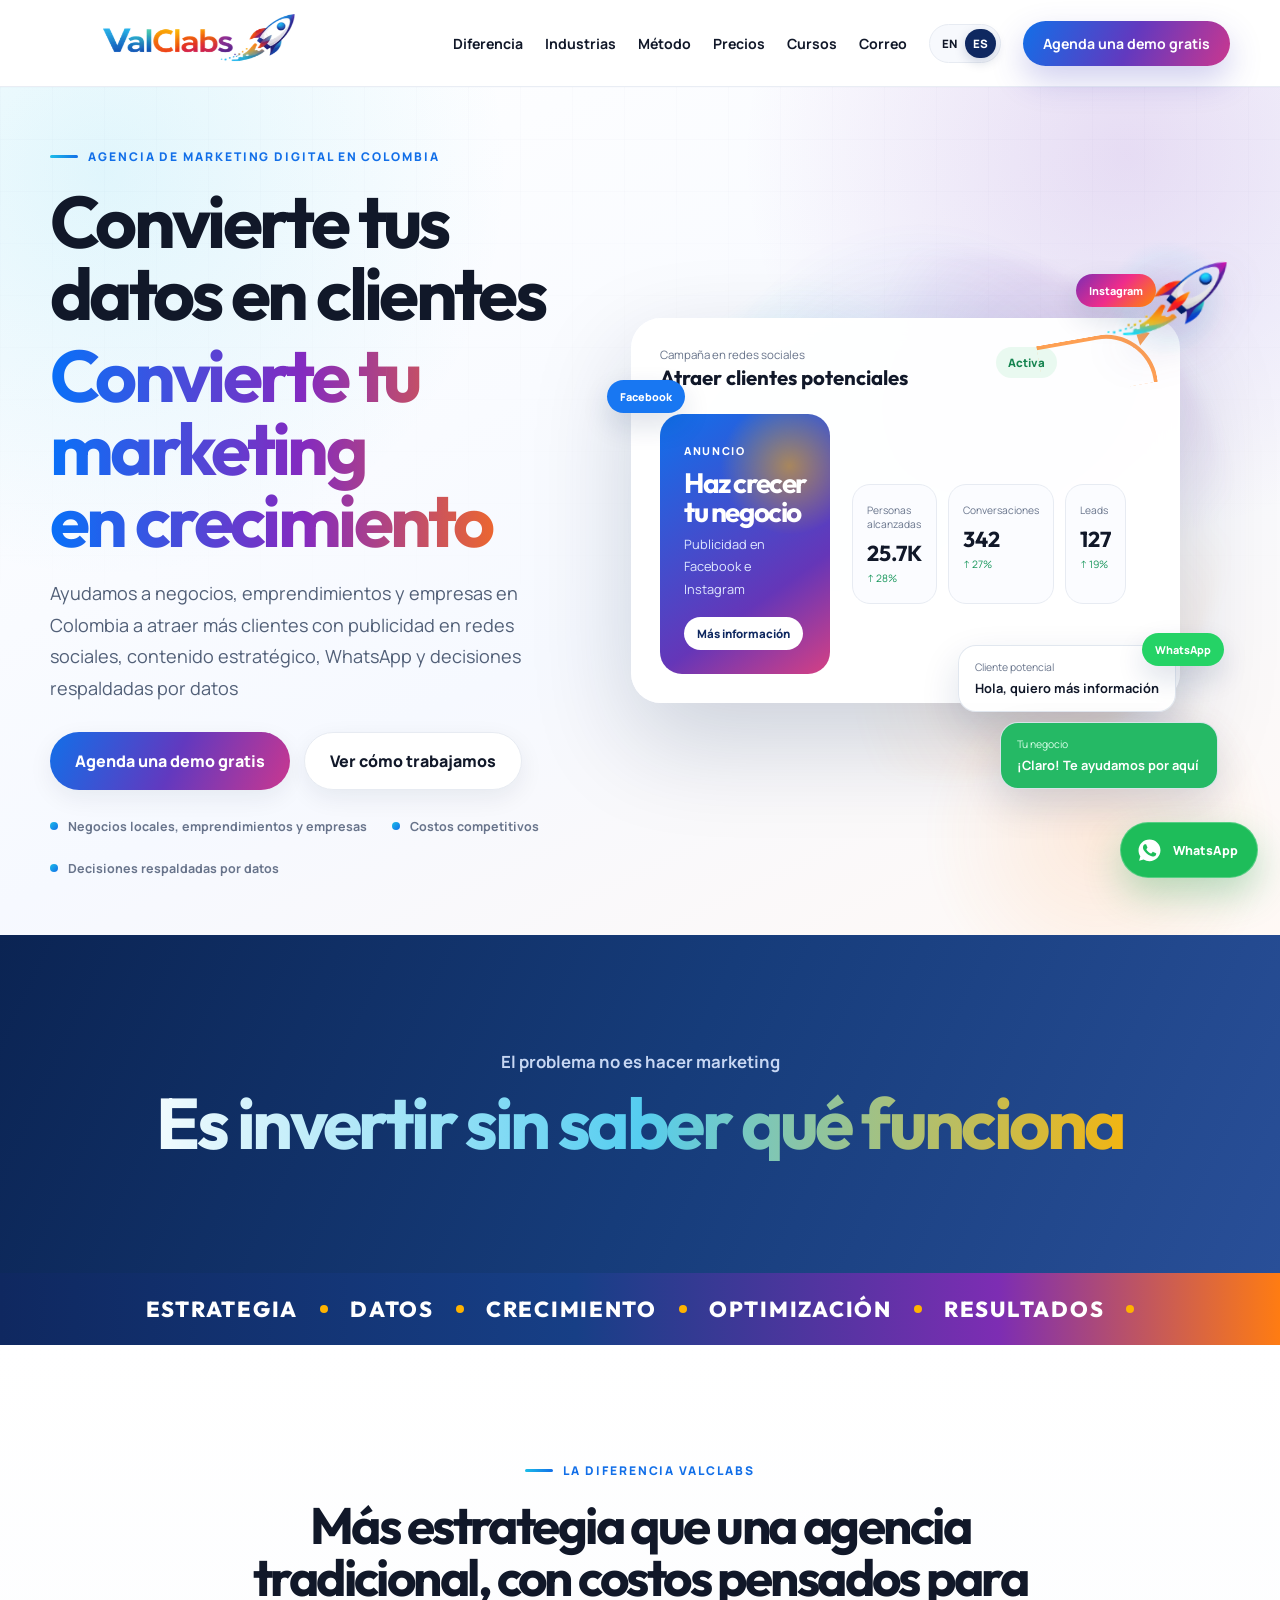
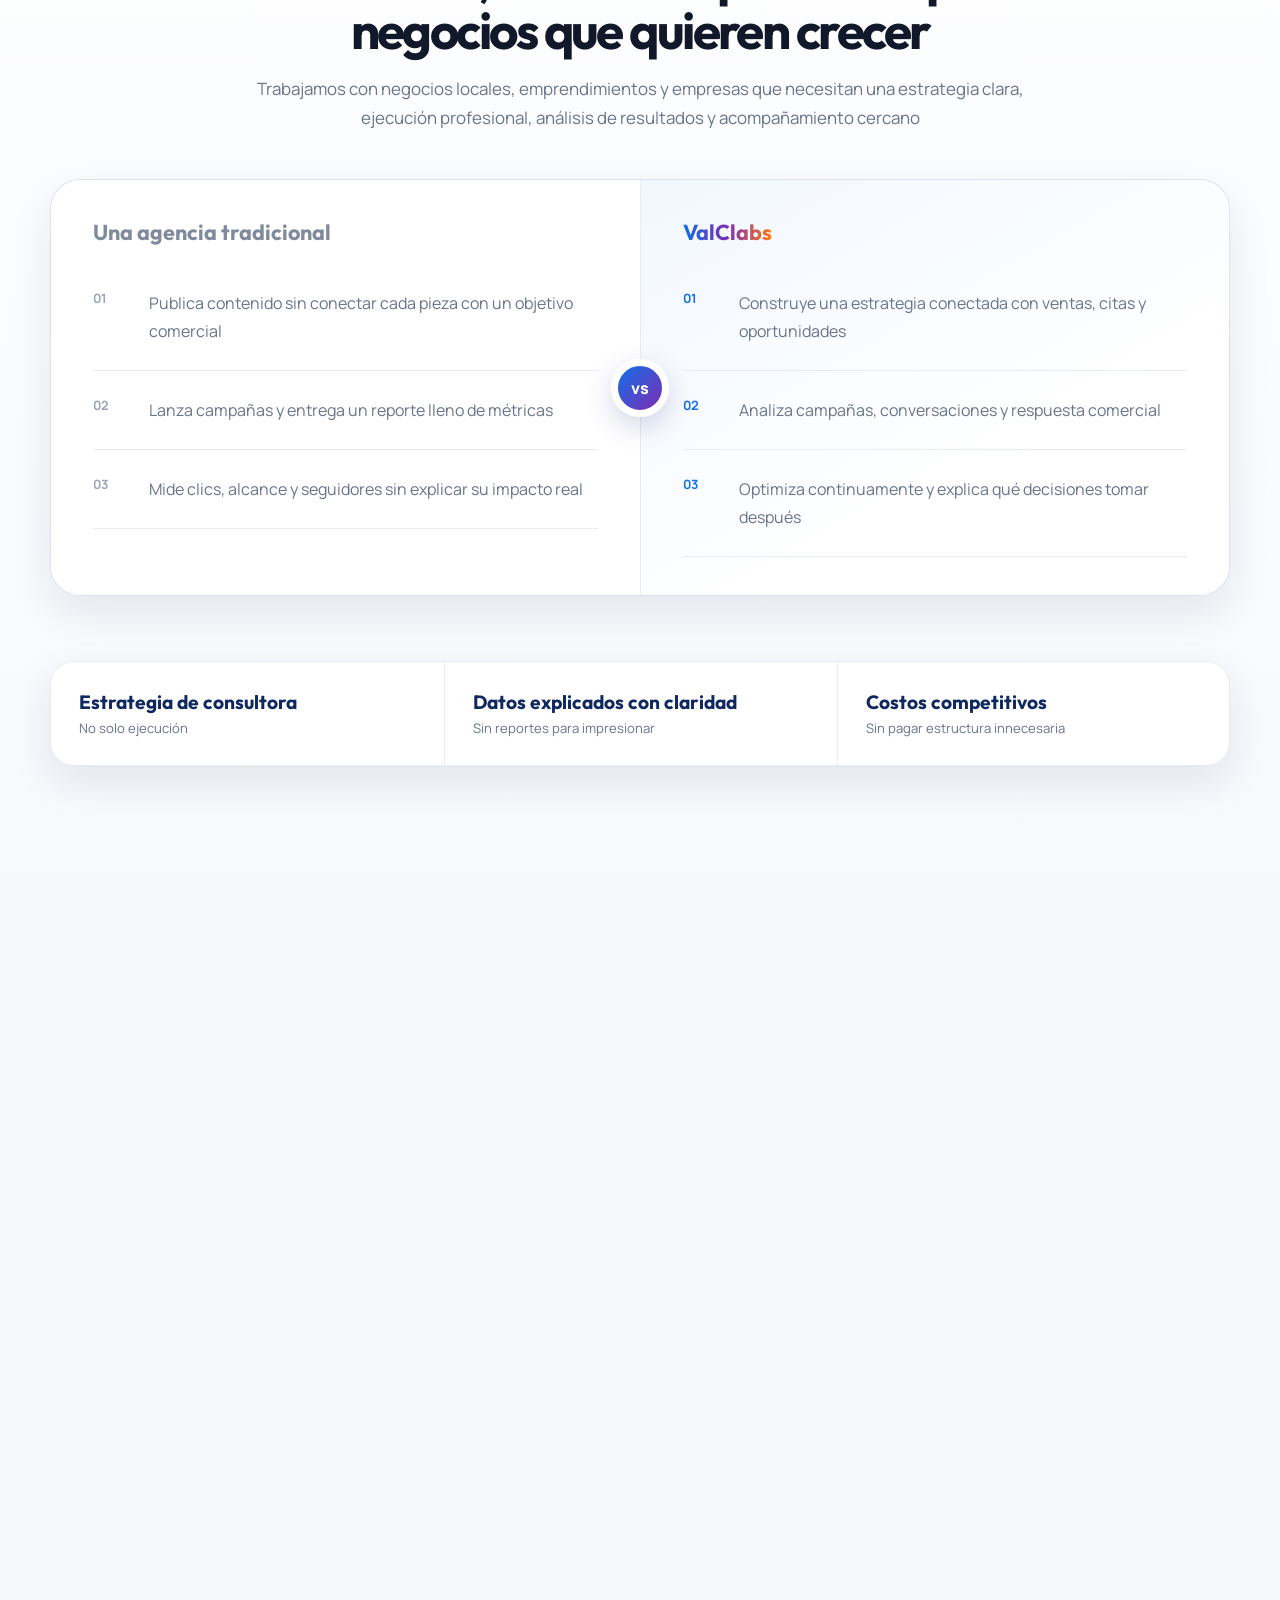
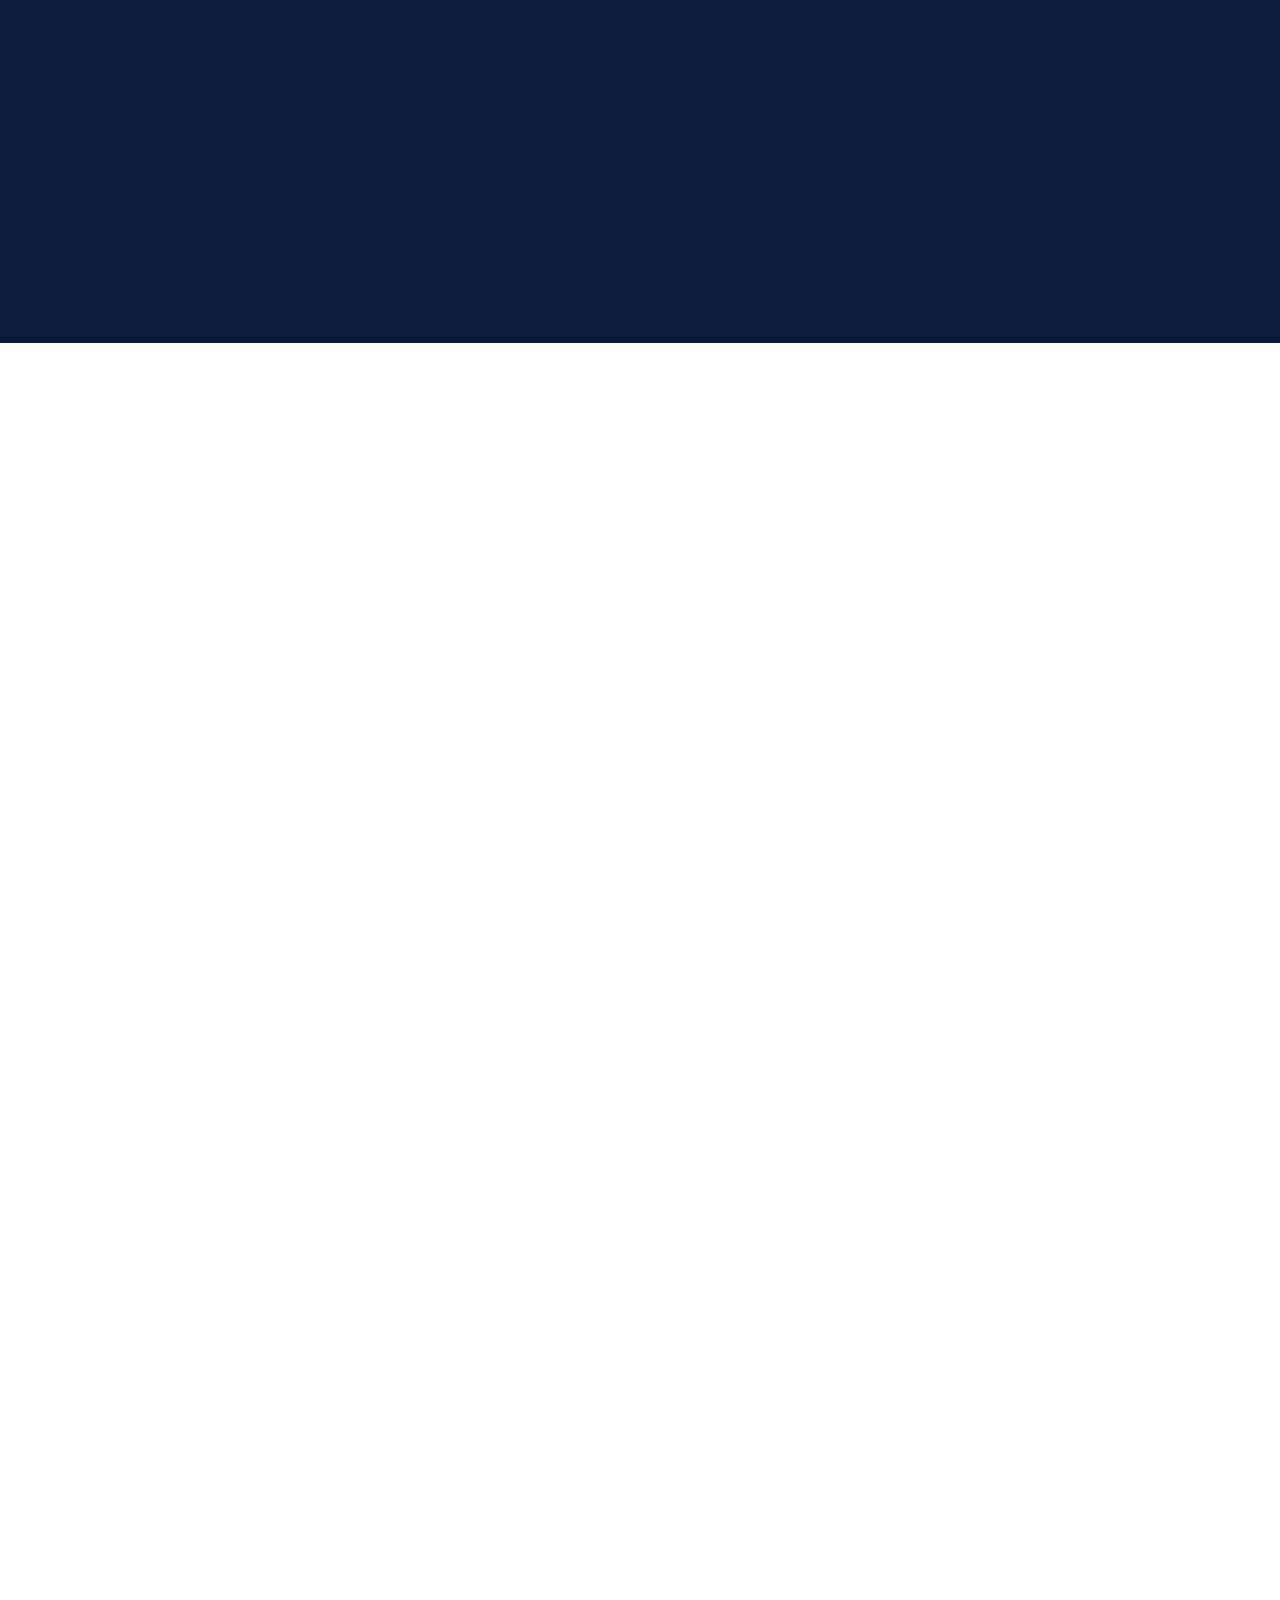
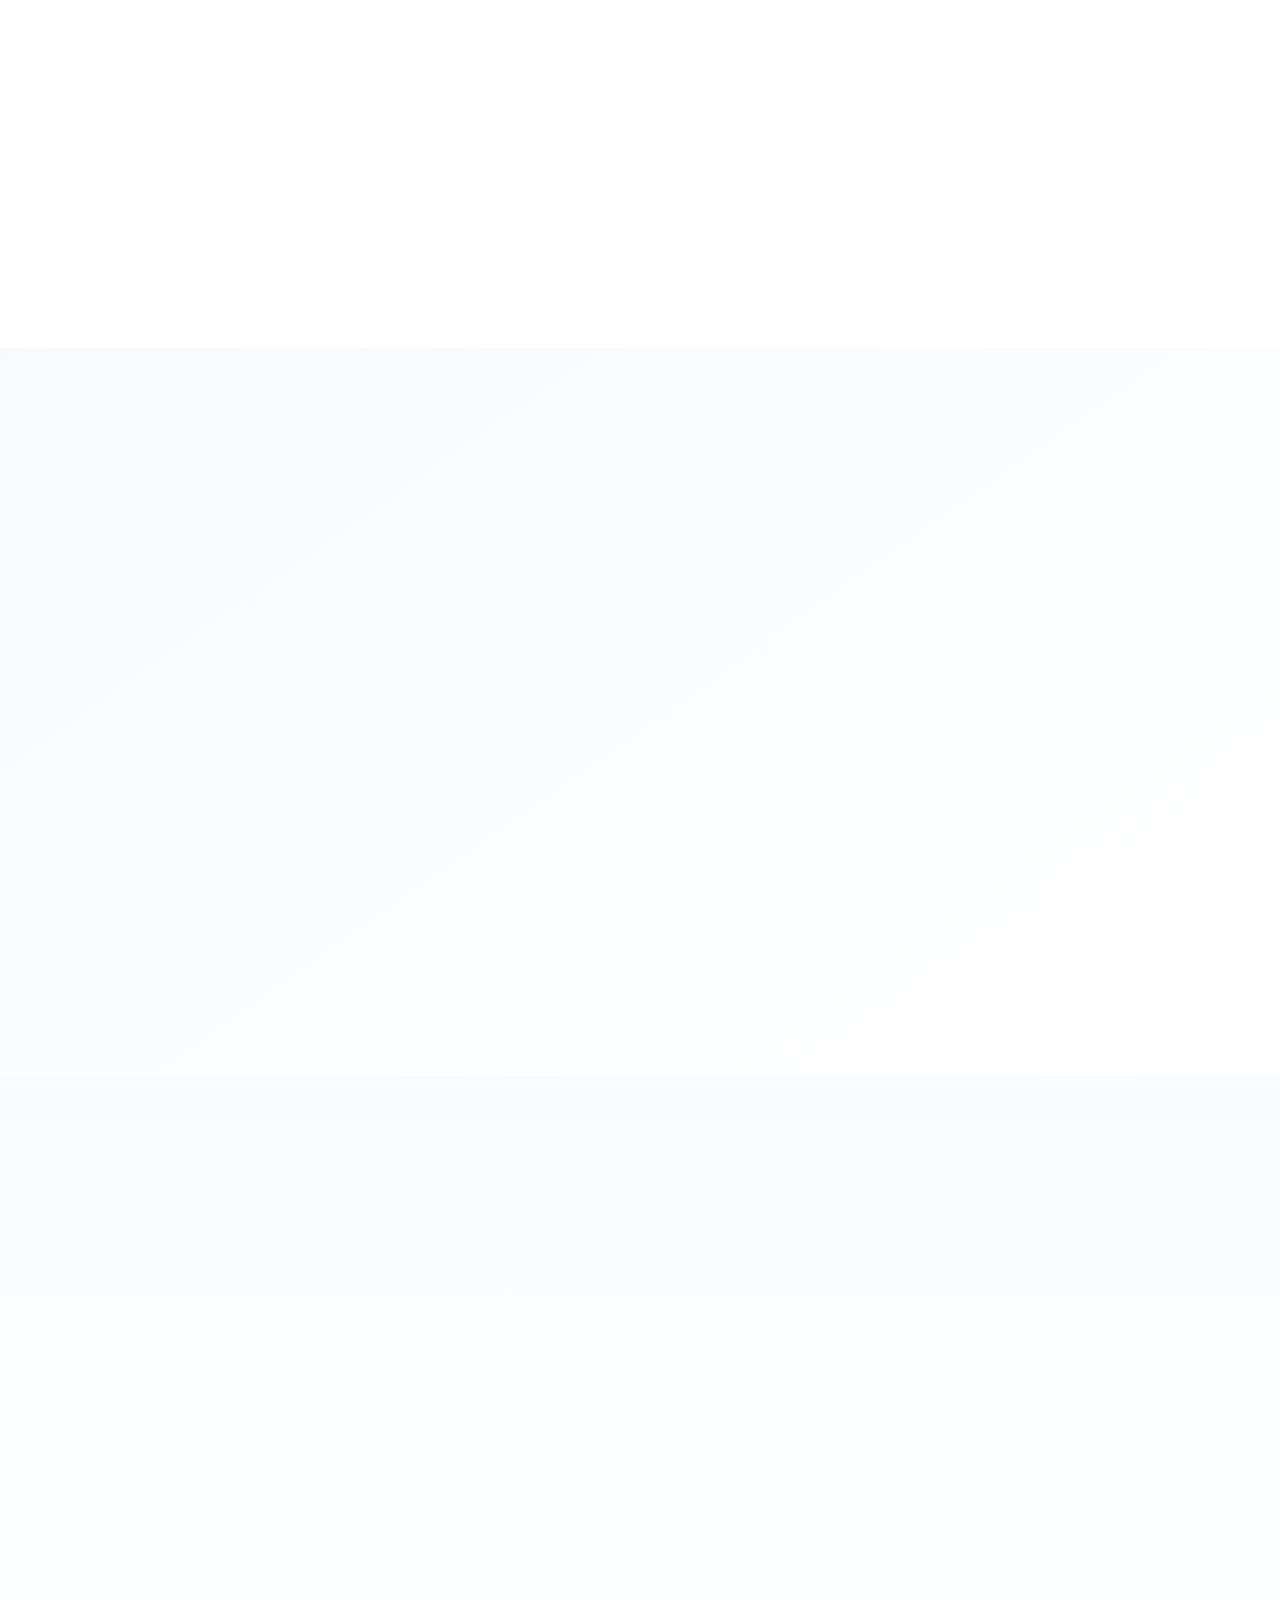
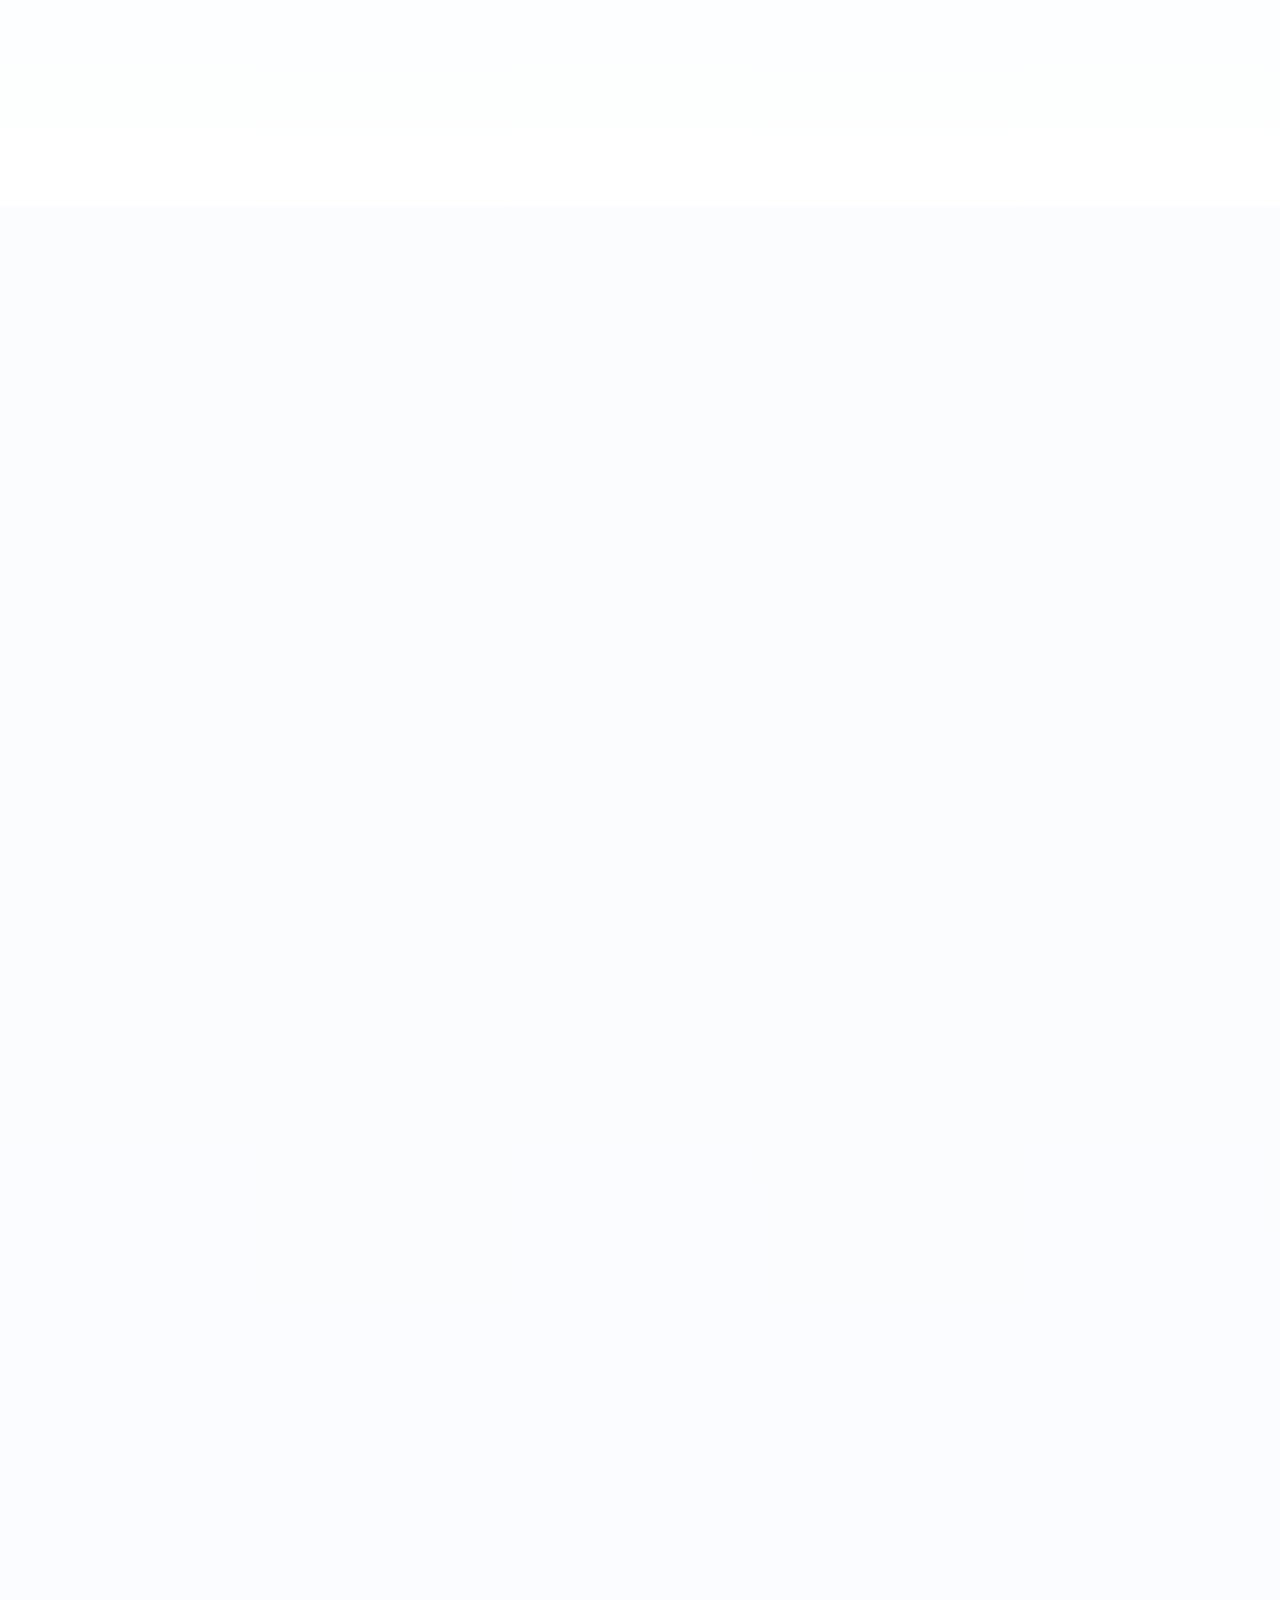
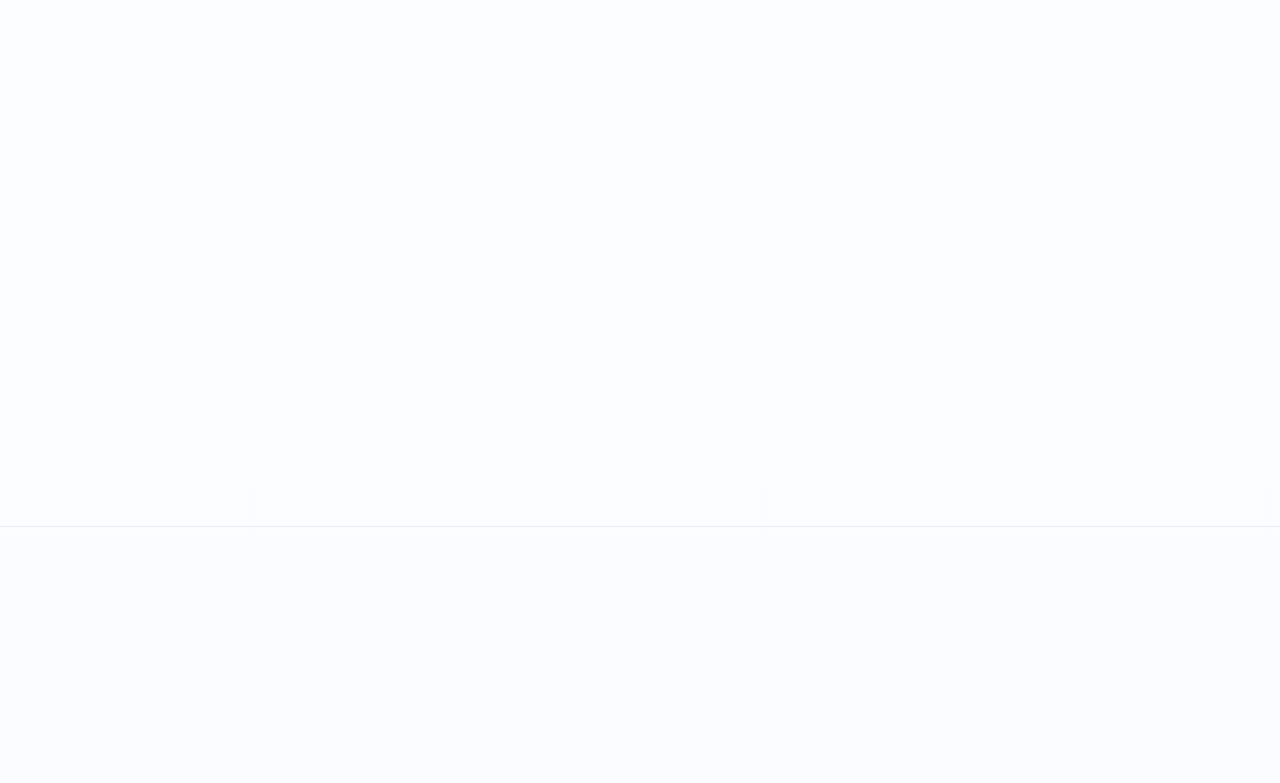
==== commit e7f3f32e: "Target Spanish SEO to Colombia and English SEO to USA" ====
--- a/es/index.html
+++ b/es/index.html
@@ -1,6 +1,6 @@
 <!DOCTYPE html>
 
-<html lang="es-US">
+<html lang="es-CO">
 <head><meta content="on" http-equiv="x-dns-prefetch-control"/>
 <!-- Google tag (gtag.js) -->
 <script async src="https://www.googletagmanager.com/gtag/js?id=G-0WWHGM7696"></script>
@@ -13,69 +13,57 @@
 </script>
 <meta charset="utf-8"/>
 <meta content="width=device-width,initial-scale=1" name="viewport"/>
-<title>Agencia de marketing digital en Miami | ValClabs</title>
-<meta content="Agencia bilingüe de marketing digital en Miami y Estados Unidos. Meta Ads, contenido, generación de leads y analítica para empresas que quieren crecer." name="description"/>
+<title>Agencia de Marketing Digital en Colombia | ValClabs</title>
+<meta content="Agencia de marketing digital en Colombia especializada en Meta Ads, contenido, generación de clientes y analítica para empresas que quieren crecer." name="description"/>
 <meta content="index,follow" name="robots"/>
 <meta content="#0f2860" name="theme-color"/>
 <link href="https://www.valclabs.com/es/" rel="canonical"/>
 <link href="https://www.valclabs.com/" hreflang="en-US" rel="alternate"/>
-<link href="https://www.valclabs.com/es/" hreflang="es-US" rel="alternate"/>
+<link href="https://www.valclabs.com/es/" hreflang="es-CO" rel="alternate"/>
 <link href="https://www.valclabs.com/" hreflang="x-default" rel="alternate"/>
-<meta content="ValClabs | Marketing, datos y crecimiento" property="og:title"/>
-<meta content="Convierte tus datos en clientes y tu marketing en crecimiento" property="og:description"/>
+<meta content="Agencia de Marketing Digital en Colombia | ValClabs" property="og:title"/>
+<meta content="Meta Ads, contenido, generación de clientes y analítica para empresas en Colombia." property="og:description"/>
 <meta content="website" property="og:type"/>
 <meta content="https://www.valclabs.com/es/" property="og:url"/>
 <meta content="https://www.valclabs.com/assets/social-cover-1.webp" property="og:image"/>
-<meta content="es_US" property="og:locale"/>
+<meta content="es_CO" property="og:locale"/>
+<meta content="en_US" property="og:locale:alternate"/>
 <link href="https://fonts.googleapis.com" rel="preconnect"/>
 <link crossorigin="" href="https://fonts.gstatic.com" rel="preconnect"/>
 <link as="style" href="https://fonts.googleapis.com/css2?family=Manrope:wght@400;500;600;700;800&amp;family=Outfit:wght@500;600;700;800&amp;display=swap" onload="this.onload=null;this.rel='stylesheet'" rel="preload"/><noscript><link href="https://fonts.googleapis.com/css2?family=Manrope:wght@400;500;600;700;800&amp;family=Outfit:wght@500;600;700;800&amp;display=swap" rel="stylesheet"/></noscript>
-<link href="../styles.css?v=20260818-us" rel="stylesheet"/>
+<link href="../styles.css?v=20261005-marquee" rel="stylesheet"/>
 <script type="application/ld+json">
 {
   "@context": "https://schema.org",
-  "@type": [
-    "ProfessionalService",
-    "LocalBusiness"
-  ],
-  "name": "ValClabs",
-  "description": "Marketing digital bilingüe, Meta Ads, generación de clientes potenciales y analítica para empresas en Miami y Estados Unidos",
-  "email": "contac@valclabs.com",
-  "areaServed": [
+  "@graph": [
     {
-      "@type": "City",
-      "name": "Miami"
+      "@type": "Organization",
+      "@id": "https://www.valclabs.com/#organization",
+      "name": "ValClabs",
+      "url": "https://www.valclabs.com/",
+      "logo": "https://www.valclabs.com/assets/logo.webp",
+      "email": "contac@valclabs.com",
+      "sameAs": ["https://www.instagram.com/valclabs/"]
     },
     {
-      "@type": "AdministrativeArea",
-      "name": "Florida"
+      "@type": "WebPage",
+      "@id": "https://www.valclabs.com/es/#webpage",
+      "url": "https://www.valclabs.com/es/",
+      "name": "Agencia de Marketing Digital en Colombia | ValClabs",
+      "isPartOf": {"@id": "https://www.valclabs.com/#website"},
+      "inLanguage": "es-CO"
     },
     {
-      "@type": "Country",
-      "name": "Estados Unidos"
+      "@type": "ProfessionalService",
+      "@id": "https://www.valclabs.com/es/#colombia-service",
+      "name": "ValClabs Agencia de Marketing Digital Colombia",
+      "url": "https://www.valclabs.com/es/",
+      "provider": {"@id": "https://www.valclabs.com/#organization"},
+      "description": "Marketing digital, campañas de Meta Ads, contenido, generación de clientes y analítica para empresas en Colombia.",
+      "areaServed": {"@type": "Country", "name": "Colombia"},
+      "availableLanguage": "Spanish",
+      "serviceType": ["Marketing digital", "Gestión de Meta Ads", "Publicidad en Facebook e Instagram", "Generación de clientes potenciales", "Contenido para redes sociales", "Analítica de marketing"]
     }
-  ],
-  "sameAs": [
-    "https://www.instagram.com/valclabs/"
-  ],
-  "knowsAbout": [
-    "Marketing digital en Miami",
-    "Agencia de marketing bilingüe en Estados Unidos",
-    "Campañas de Facebook",
-    "Campañas de Instagram",
-    "Campañas de Meta Ads",
-    "Marketing digital para clínicas estéticas",
-    "Generación de clientes potenciales",
-    "Análisis de datos de marketing"
-  ],
-  "serviceType": [
-    "Marketing digital",
-    "Meta Ads",
-    "Campañas de Facebook e Instagram",
-    "Generación de leads",
-    "WhatsApp Business",
-    "Analítica de marketing",
-    "Capacitaciones y cursos virtuales"
   ]
 }
   </script>
@@ -107,10 +95,10 @@
 <div class="hero-glow glow-b"></div>
 <div class="container hero-grid">
 <div class="hero-copy">
-<span class="eyebrow">Consultoría en marketing y analítica</span>
+<span class="eyebrow">Agencia de marketing digital en Colombia</span>
 <h1>Convierte tus datos en clientes <span>Convierte tu marketing en crecimiento</span></h1>
 <p>
-            Ayudamos a negocios locales, emprendimientos y empresas a atraer más clientes con publicidad en redes sociales, contenido estratégico, WhatsApp y decisiones respaldadas por datos
+            Ayudamos a negocios, emprendimientos y empresas en Colombia a atraer más clientes con publicidad en redes sociales, contenido estratégico, WhatsApp y decisiones respaldadas por datos
           </p>
 <div class="hero-actions">
 <a class="button button-primary" href="https://calendar.app.google/TCne4BsZ2B1ksr4Y7" rel="noopener" target="_blank">Agenda una demo gratis</a>
@@ -501,14 +489,14 @@
 <section aria-labelledby="local-seo-title" class="local-seo">
 <div class="container local-seo-inner reveal">
 <div>
-<span class="eyebrow">Marketing digital bilingüe en Miami</span>
-<h2 id="local-seo-title">Estrategias para negocios de Miami y empresas que venden en Estados Unidos</h2>
+<span class="eyebrow">Marketing digital en Colombia</span>
+<h2 id="local-seo-title">Estrategias de Meta Ads, contenido y analítica para empresas colombianas</h2>
 </div>
 <p>
           ValClabs desarrolla campañas de Facebook, Instagram y Meta Ads para negocios locales,
           emprendimientos, clínicas estéticas, clínicas odontológicas, inmobiliarias y empresas de servicios.
           Combinamos publicidad digital, contenido bilingüe, WhatsApp y análisis de resultados para atraer
-          clientes potenciales en Miami, Florida y todo Estados Unidos.
+          clientes potenciales y tomar mejores decisiones comerciales en Colombia.
         </p>
 </div>
 </section>
@@ -538,7 +526,7 @@
 <div class="mobile-dock-wrap"><nav aria-label="Navegación móvil" class="mobile-dock">
 <a href="#precios">Precios</a>
 <a class="dock-whatsapp" href="https://calendar.app.google/TCne4BsZ2B1ksr4Y7" rel="noopener" target="_blank">Demo gratis</a>
-<a href="../" lang="en">EN</a>
+<a href="../" lang="en-US" hreflang="en-US">EN</a>
 </nav></div>
 <script defer="" src="../script.js?v=20260818-us"></script>
 </body>
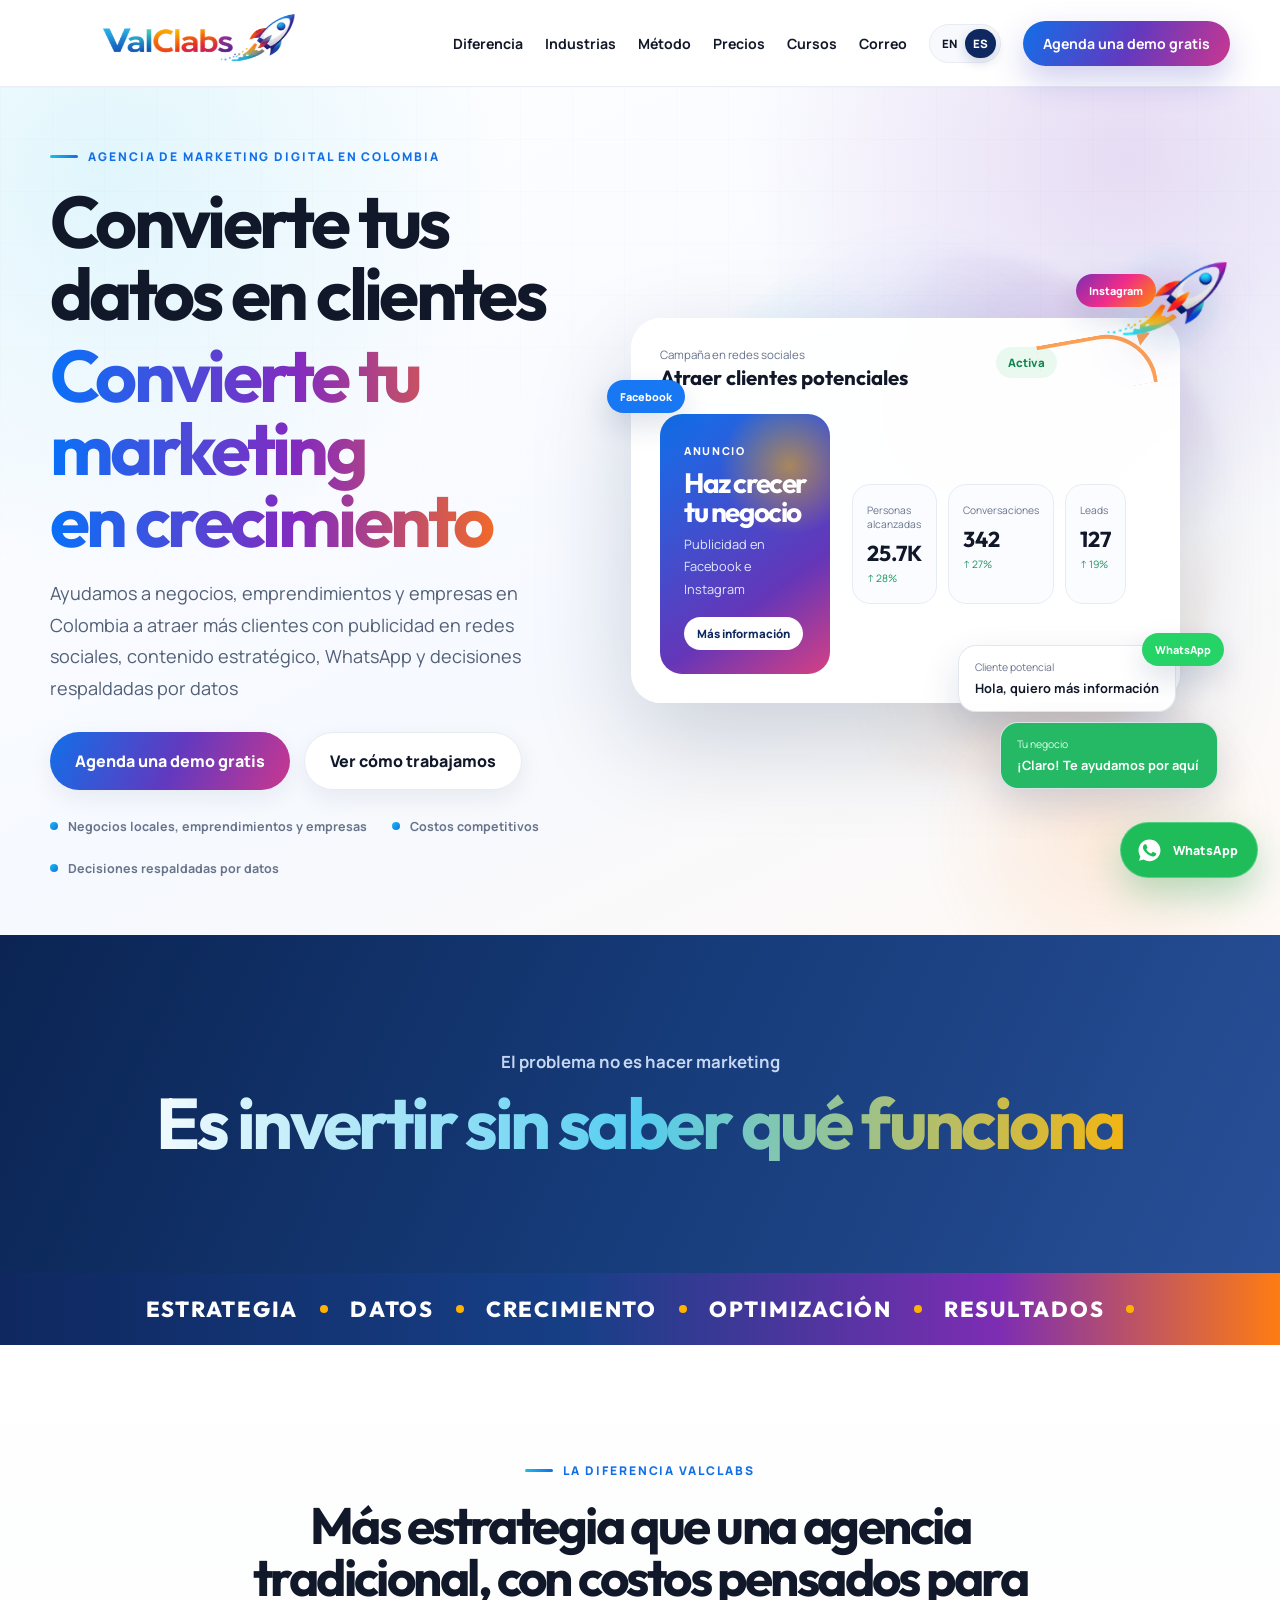
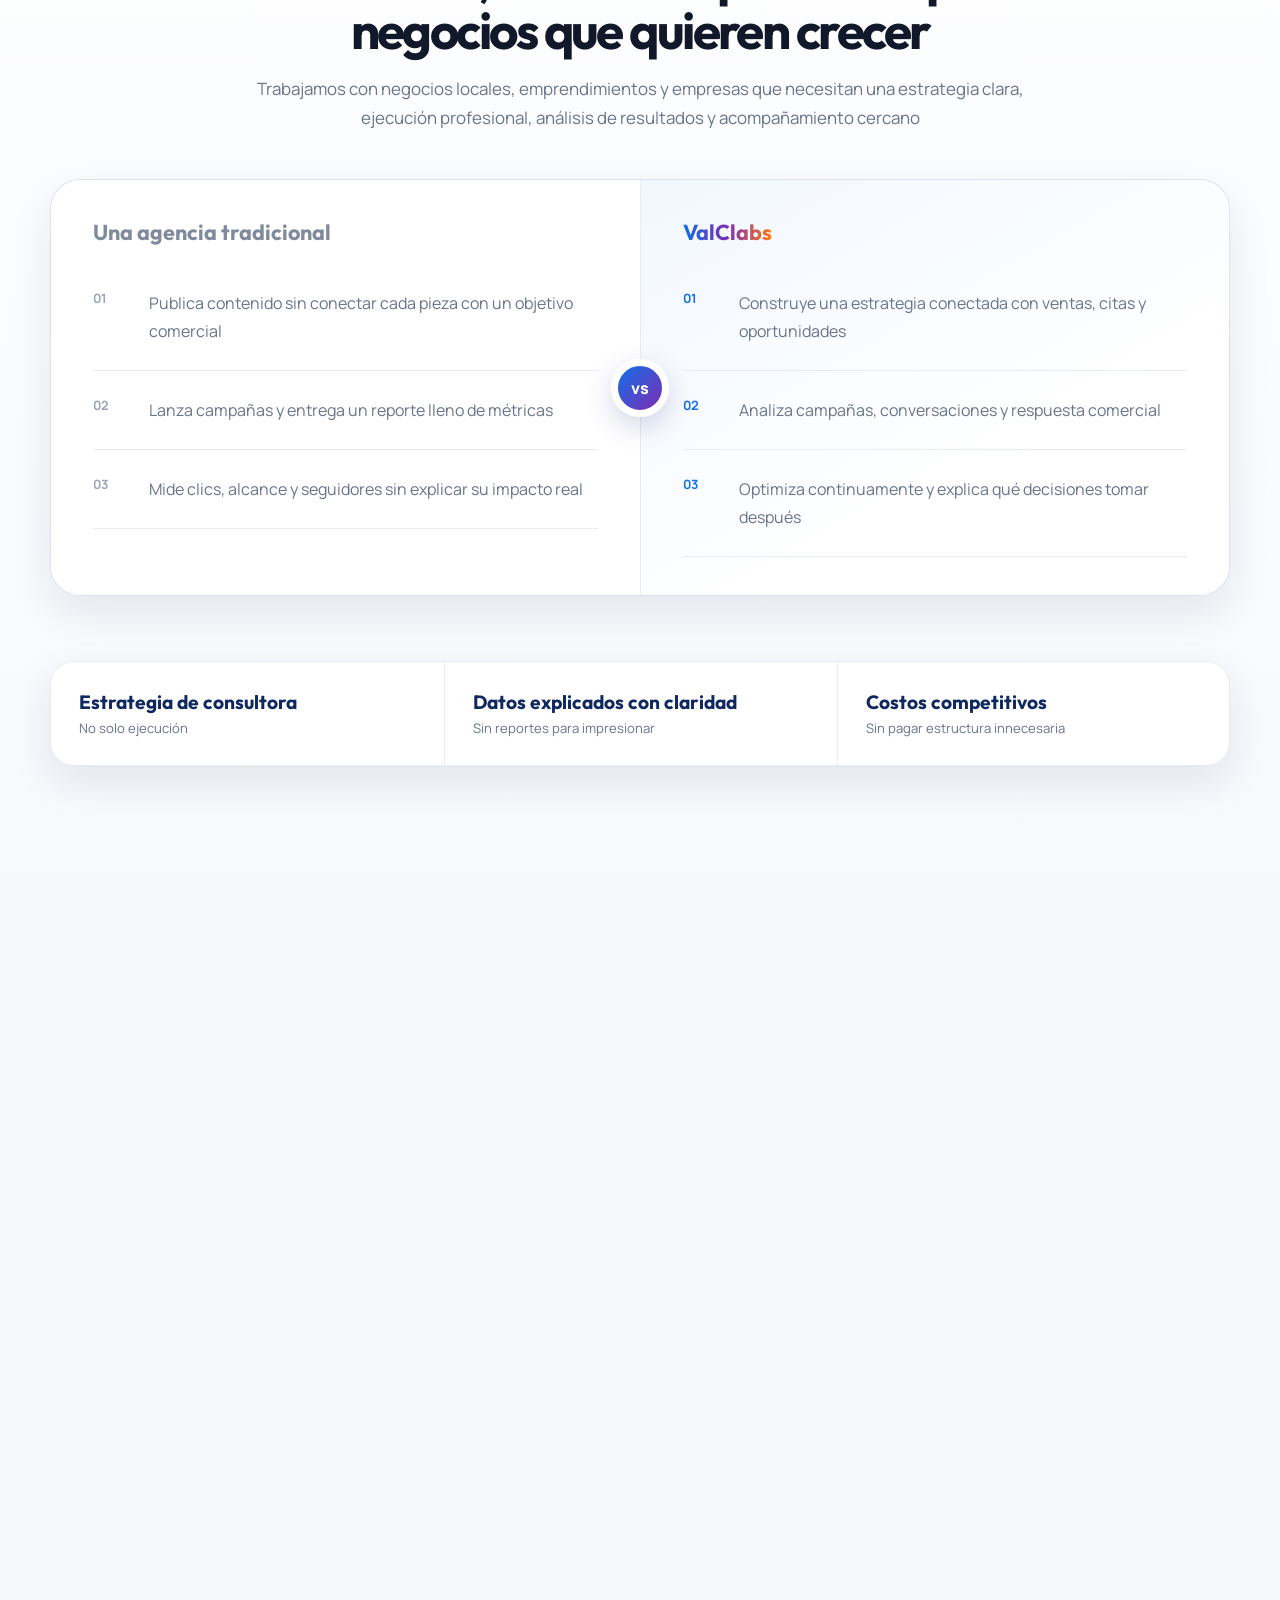
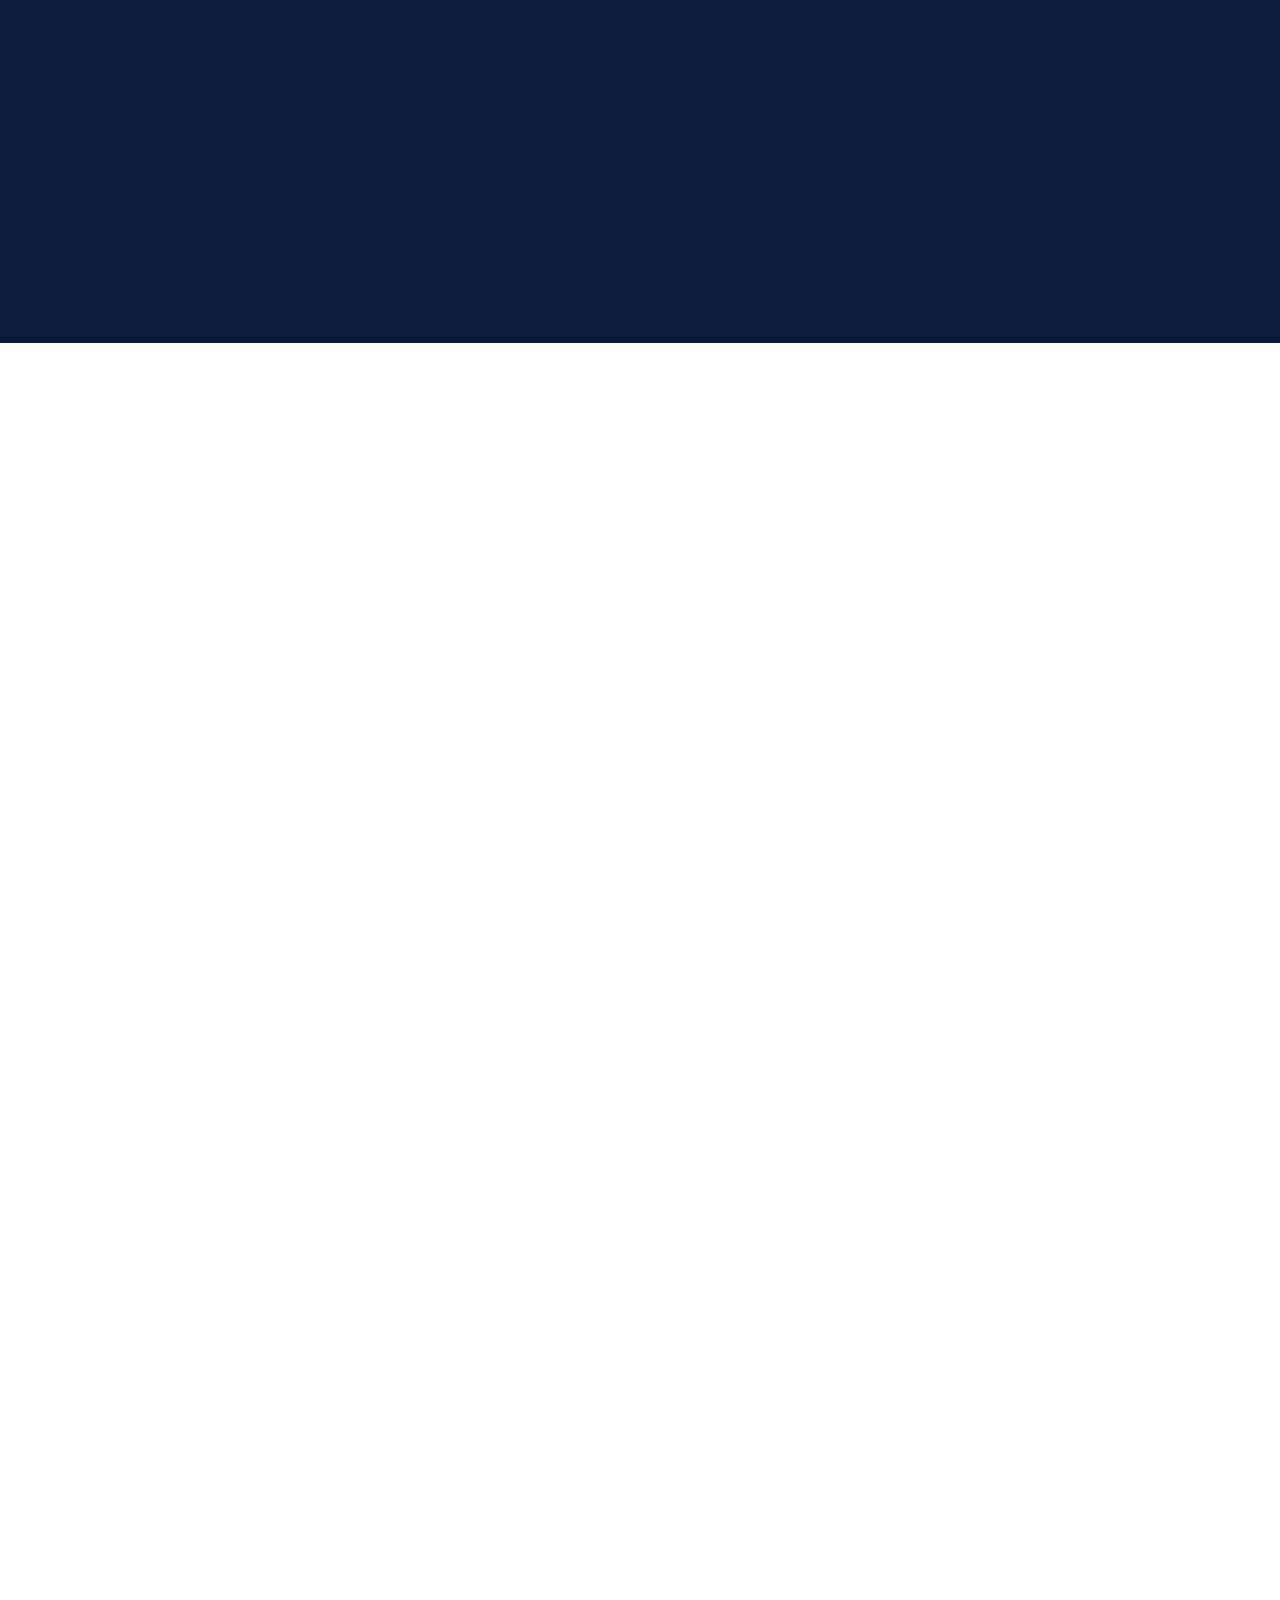
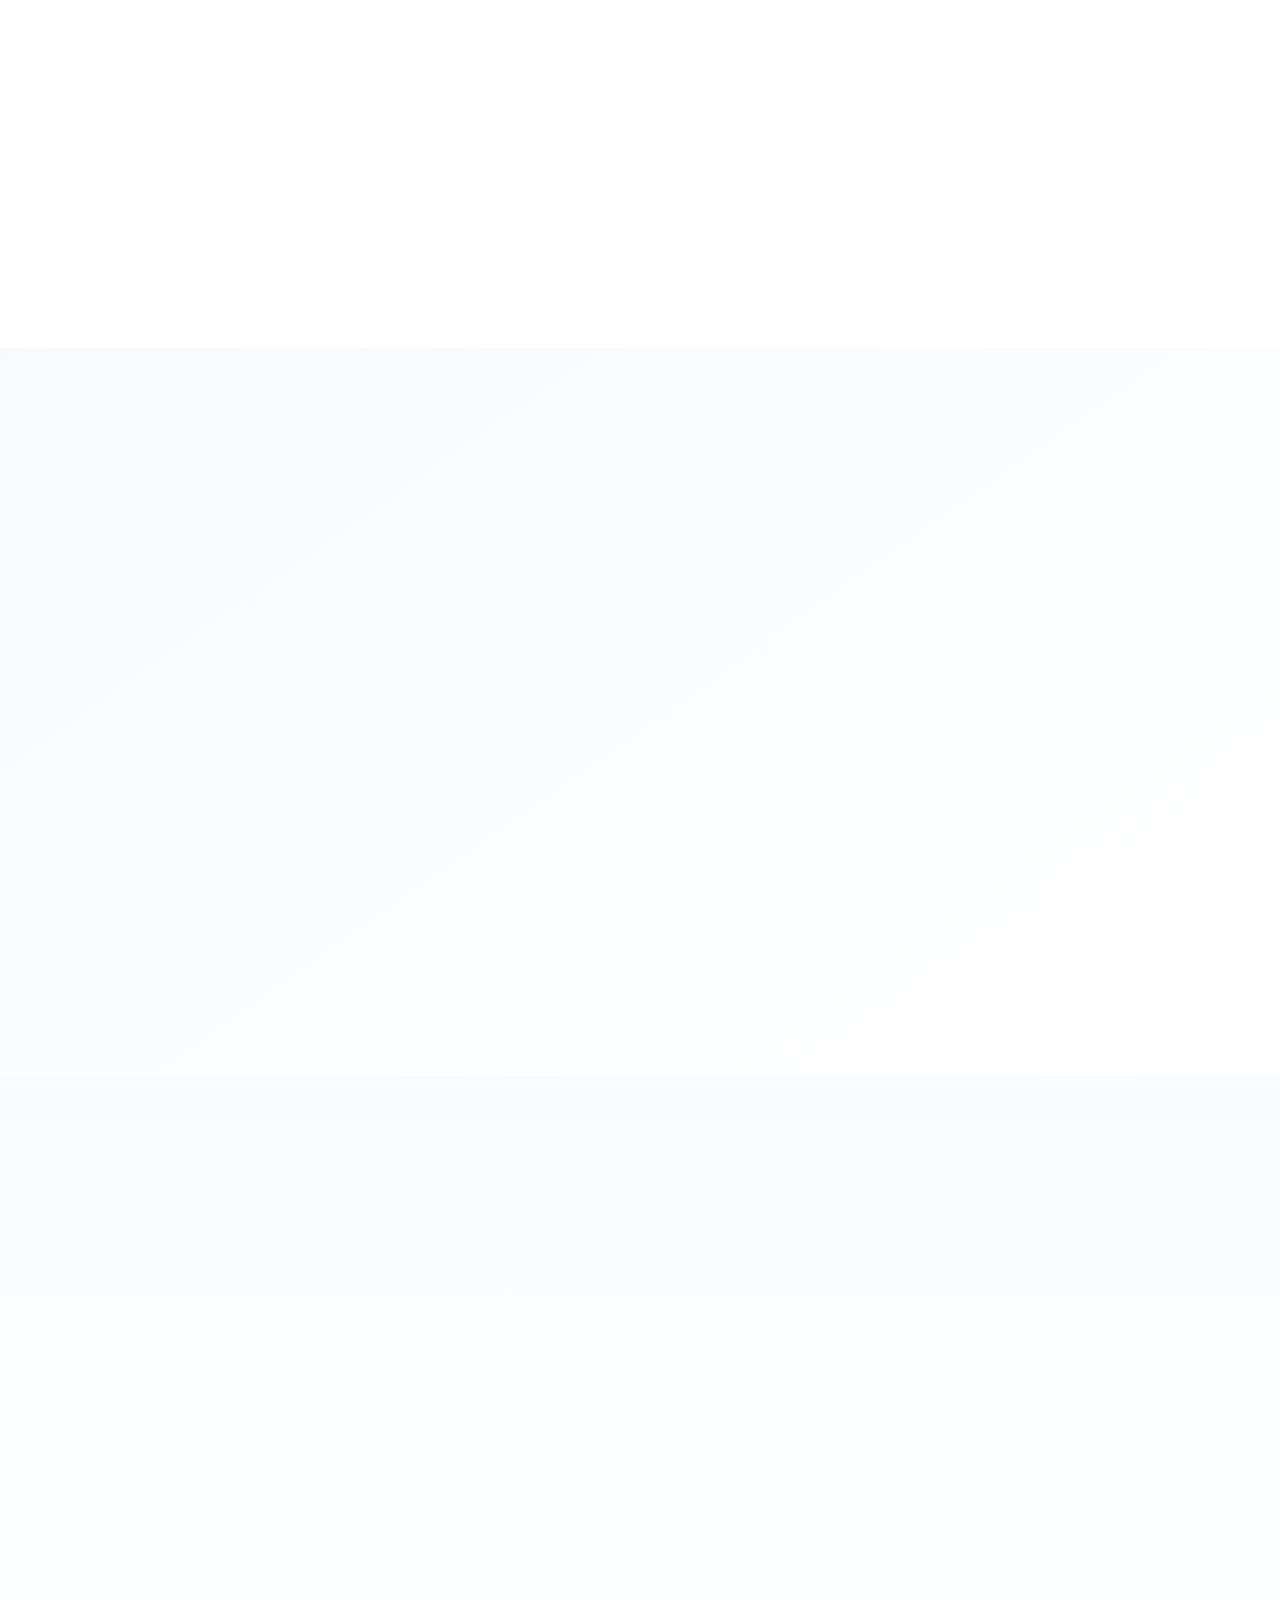
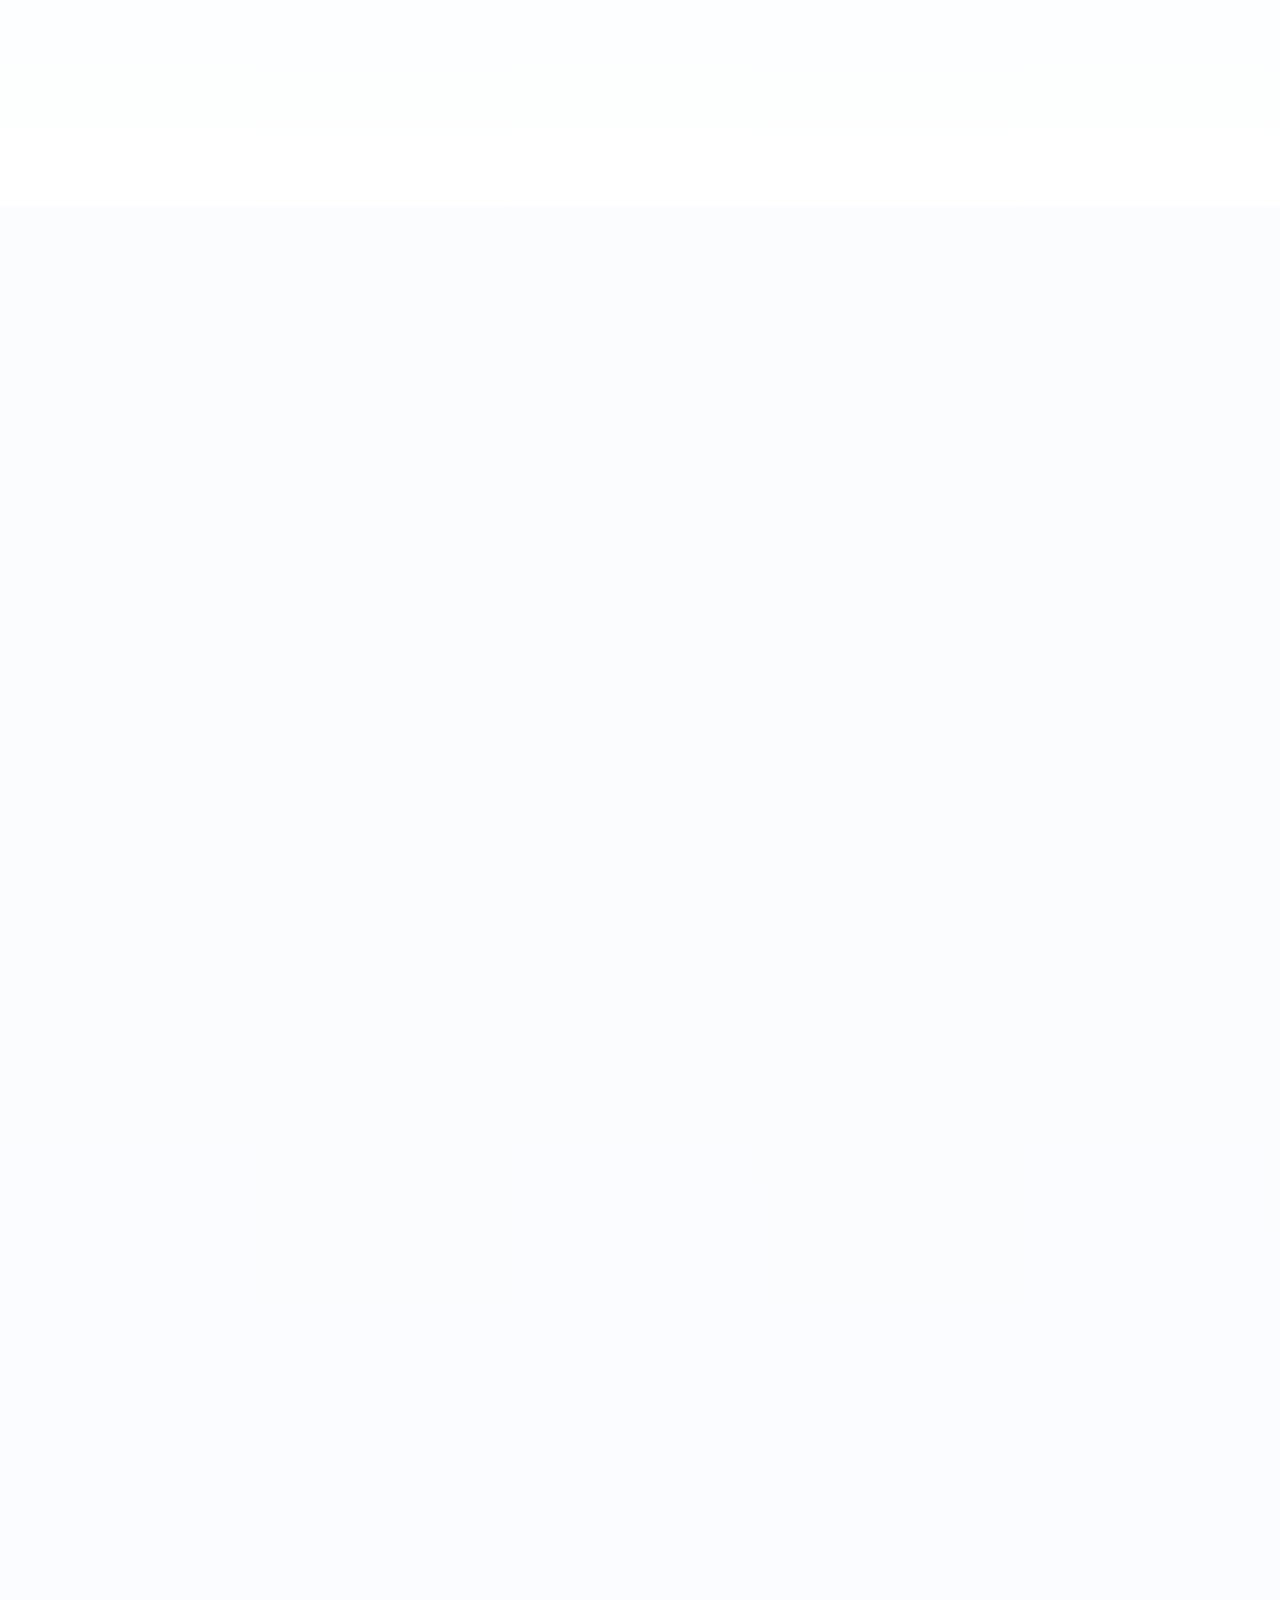
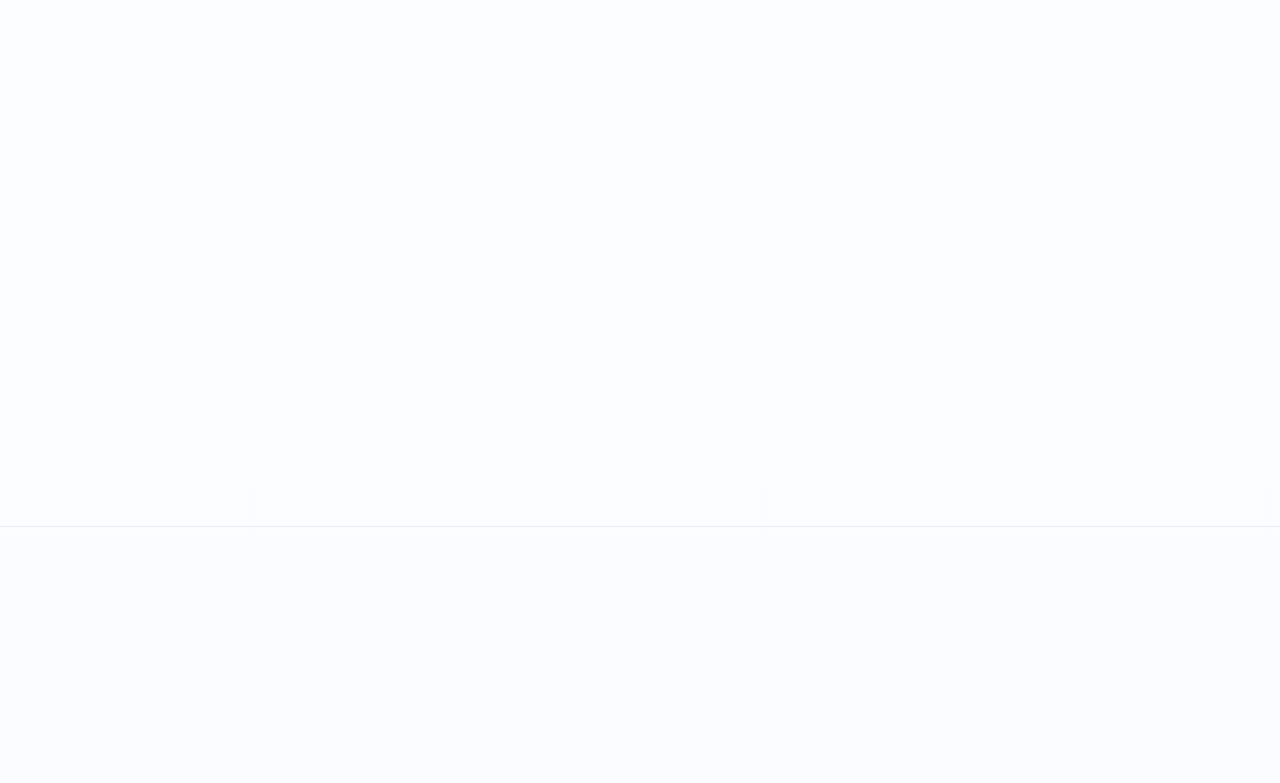
==== commit bdb825bb: "Prevent hero headline glyph clipping" ====
--- a/es/index.html
+++ b/es/index.html
@@ -31,7 +31,7 @@
 <link href="https://fonts.googleapis.com" rel="preconnect"/>
 <link crossorigin="" href="https://fonts.gstatic.com" rel="preconnect"/>
 <link as="style" href="https://fonts.googleapis.com/css2?family=Manrope:wght@400;500;600;700;800&amp;family=Outfit:wght@500;600;700;800&amp;display=swap" onload="this.onload=null;this.rel='stylesheet'" rel="preload"/><noscript><link href="https://fonts.googleapis.com/css2?family=Manrope:wght@400;500;600;700;800&amp;family=Outfit:wght@500;600;700;800&amp;display=swap" rel="stylesheet"/></noscript>
-<link href="../styles.css?v=20261005-marquee" rel="stylesheet"/>
+<link href="../styles.css?v=20261007-hero-type" rel="stylesheet"/>
 <script type="application/ld+json">
 {
   "@context": "https://schema.org",
--- a/styles.css
+++ b/styles.css
@@ -17,6 +17,10 @@
 @media (max-width:680px) and (prefers-reduced-motion:reduce){
   .impact-track{animation:none}
 }
+
+/* Preserve the overhang of the final glyph in large hero headlines. */
+.hero h1{box-sizing:content-box;padding-right:.14em;overflow:visible}
+.hero h1 span{box-sizing:content-box;padding-right:.14em;overflow:visible}
 
 /* 2026 premium trust and conversion system */
 :root{--navy-deep:#081a3c;--blue-electric:#176ff2;--surface:#f5f7fb;--surface-blue:#eef5ff;--shadow-premium:0 28px 80px rgba(8,26,60,.12);--shadow-card:0 16px 44px rgba(8,26,60,.09)}
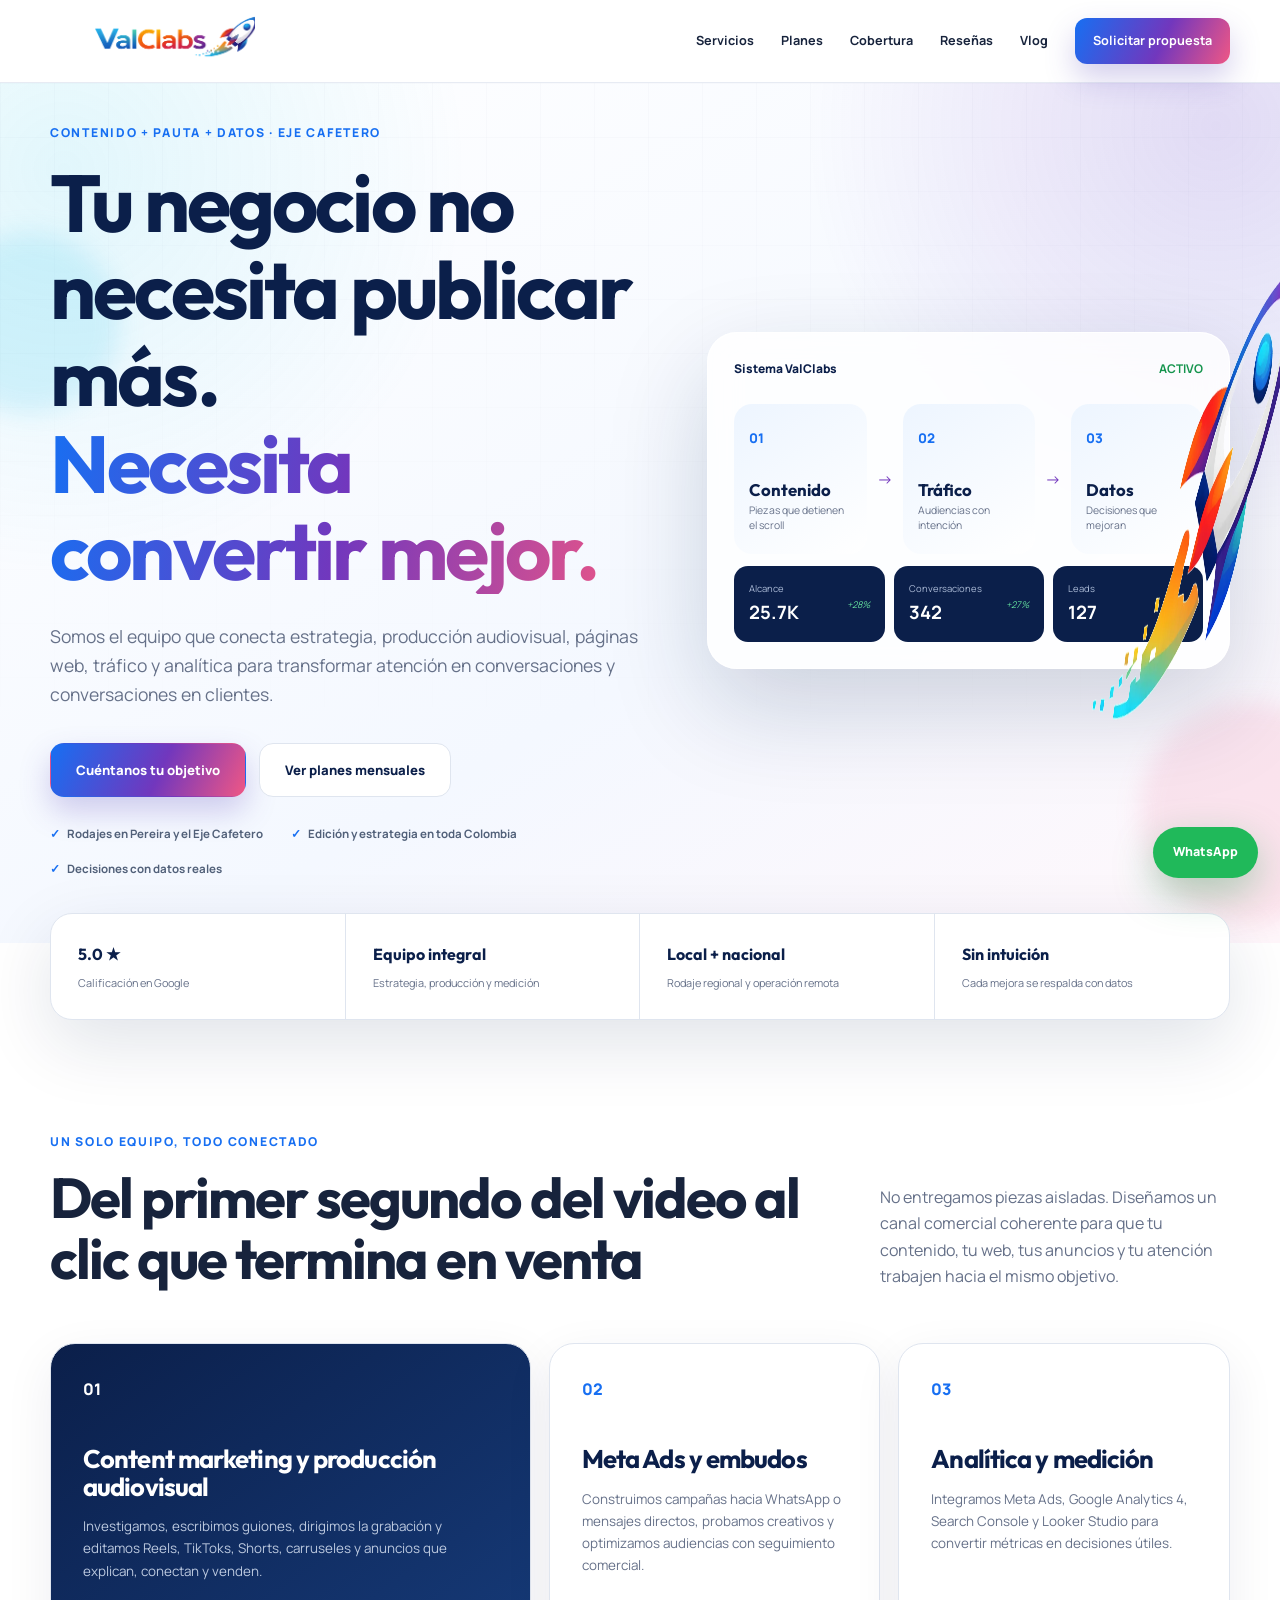
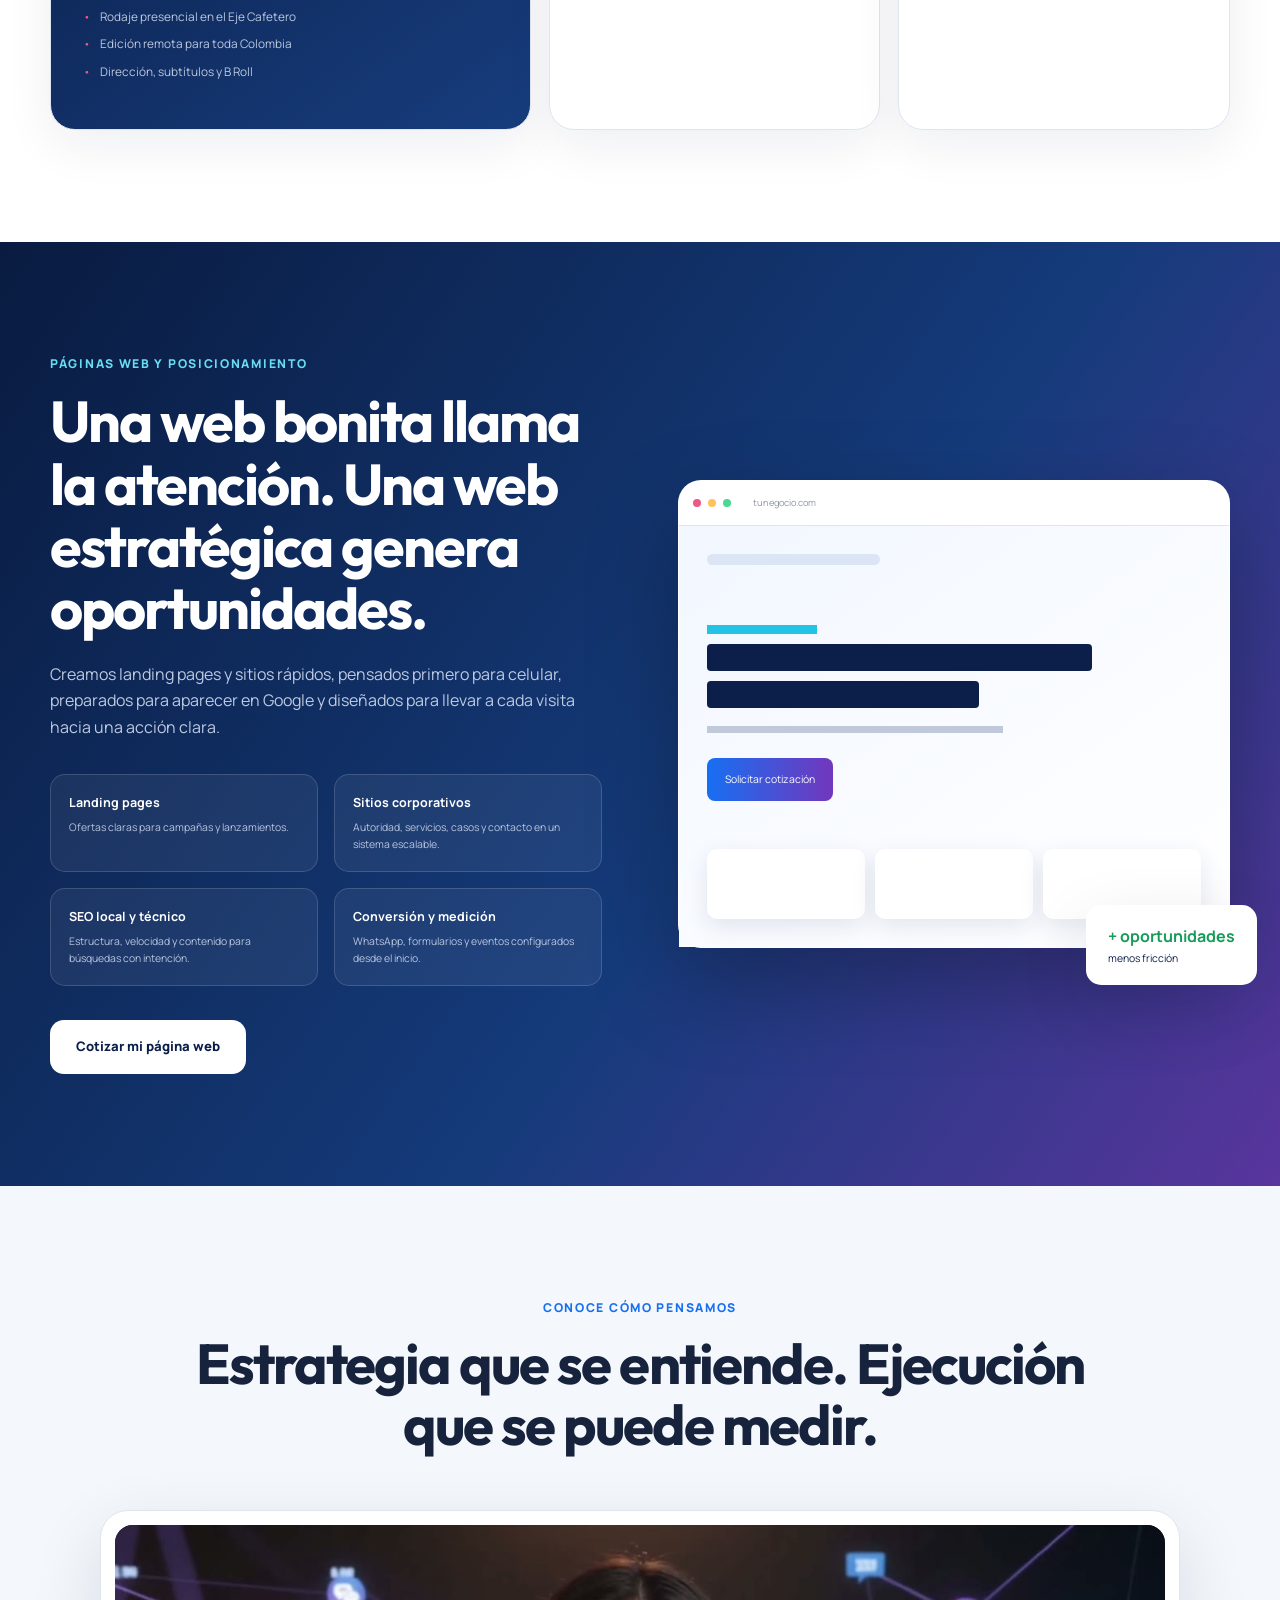
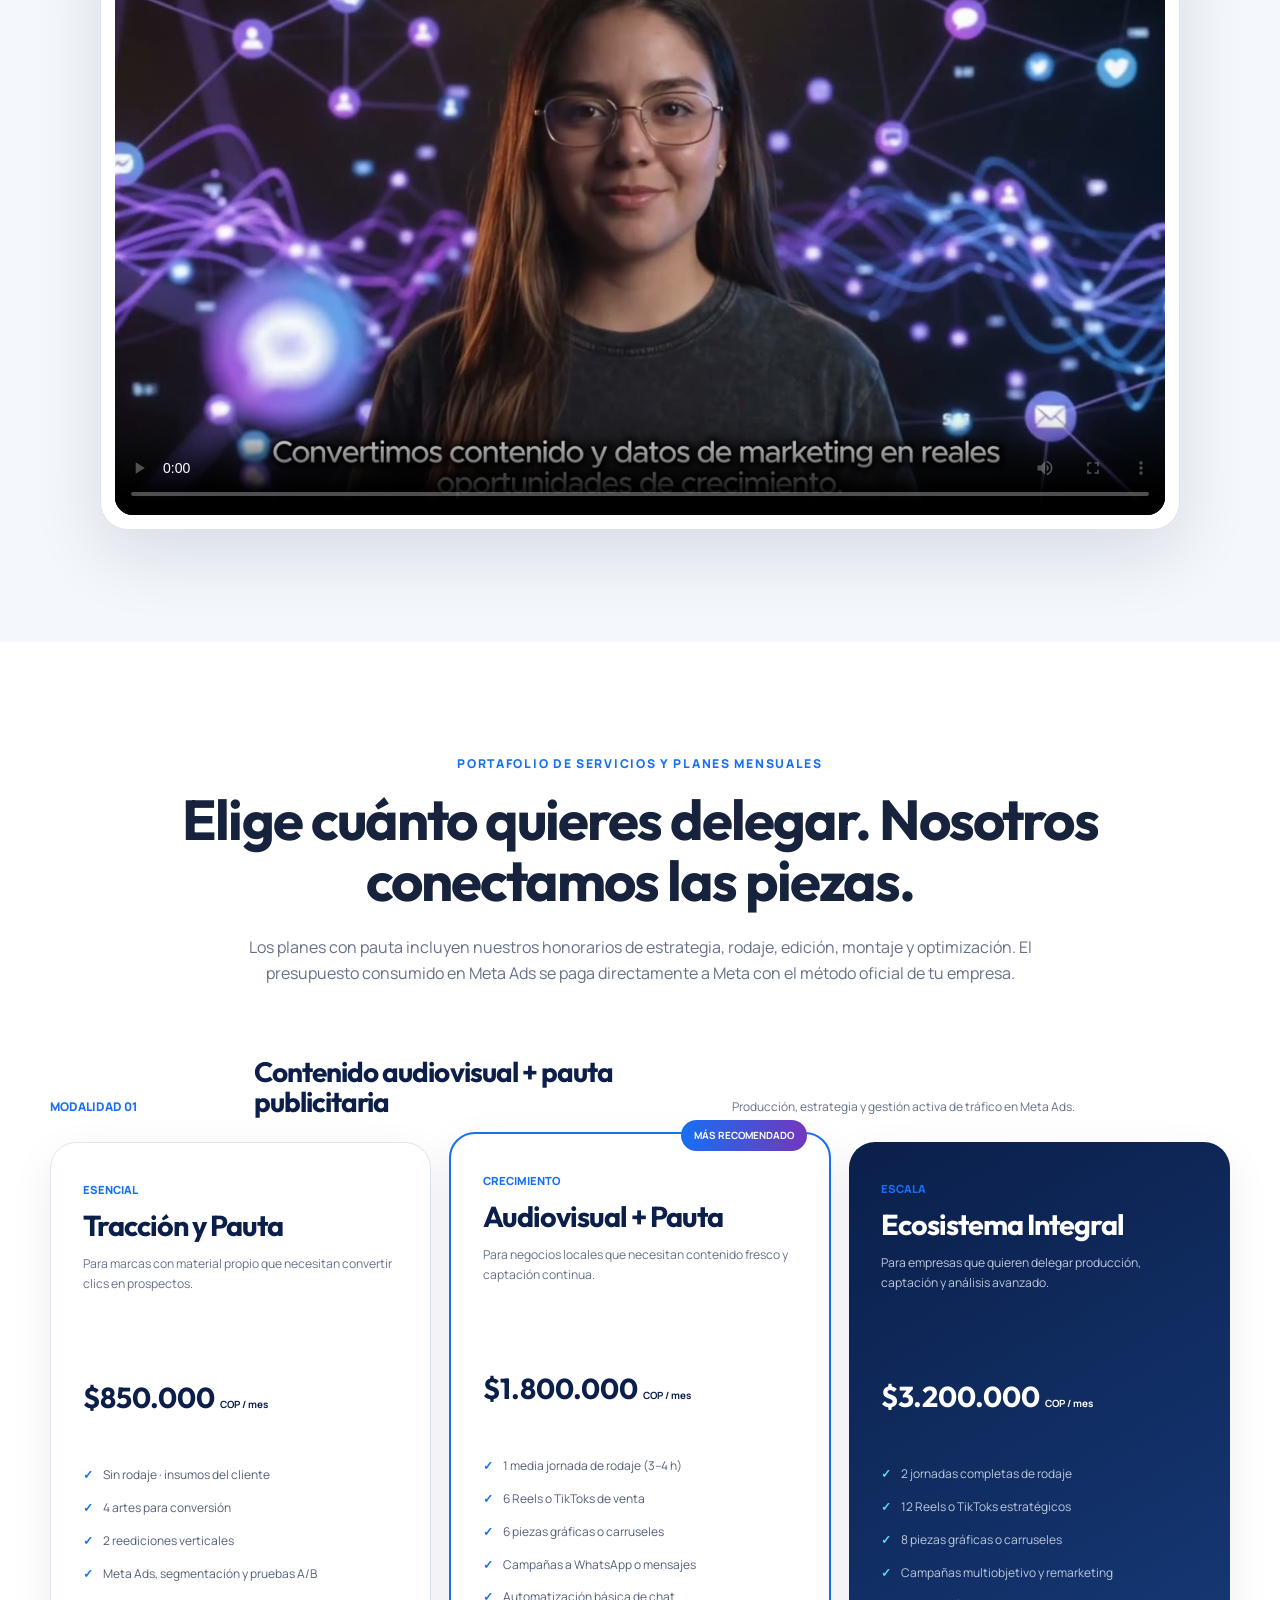
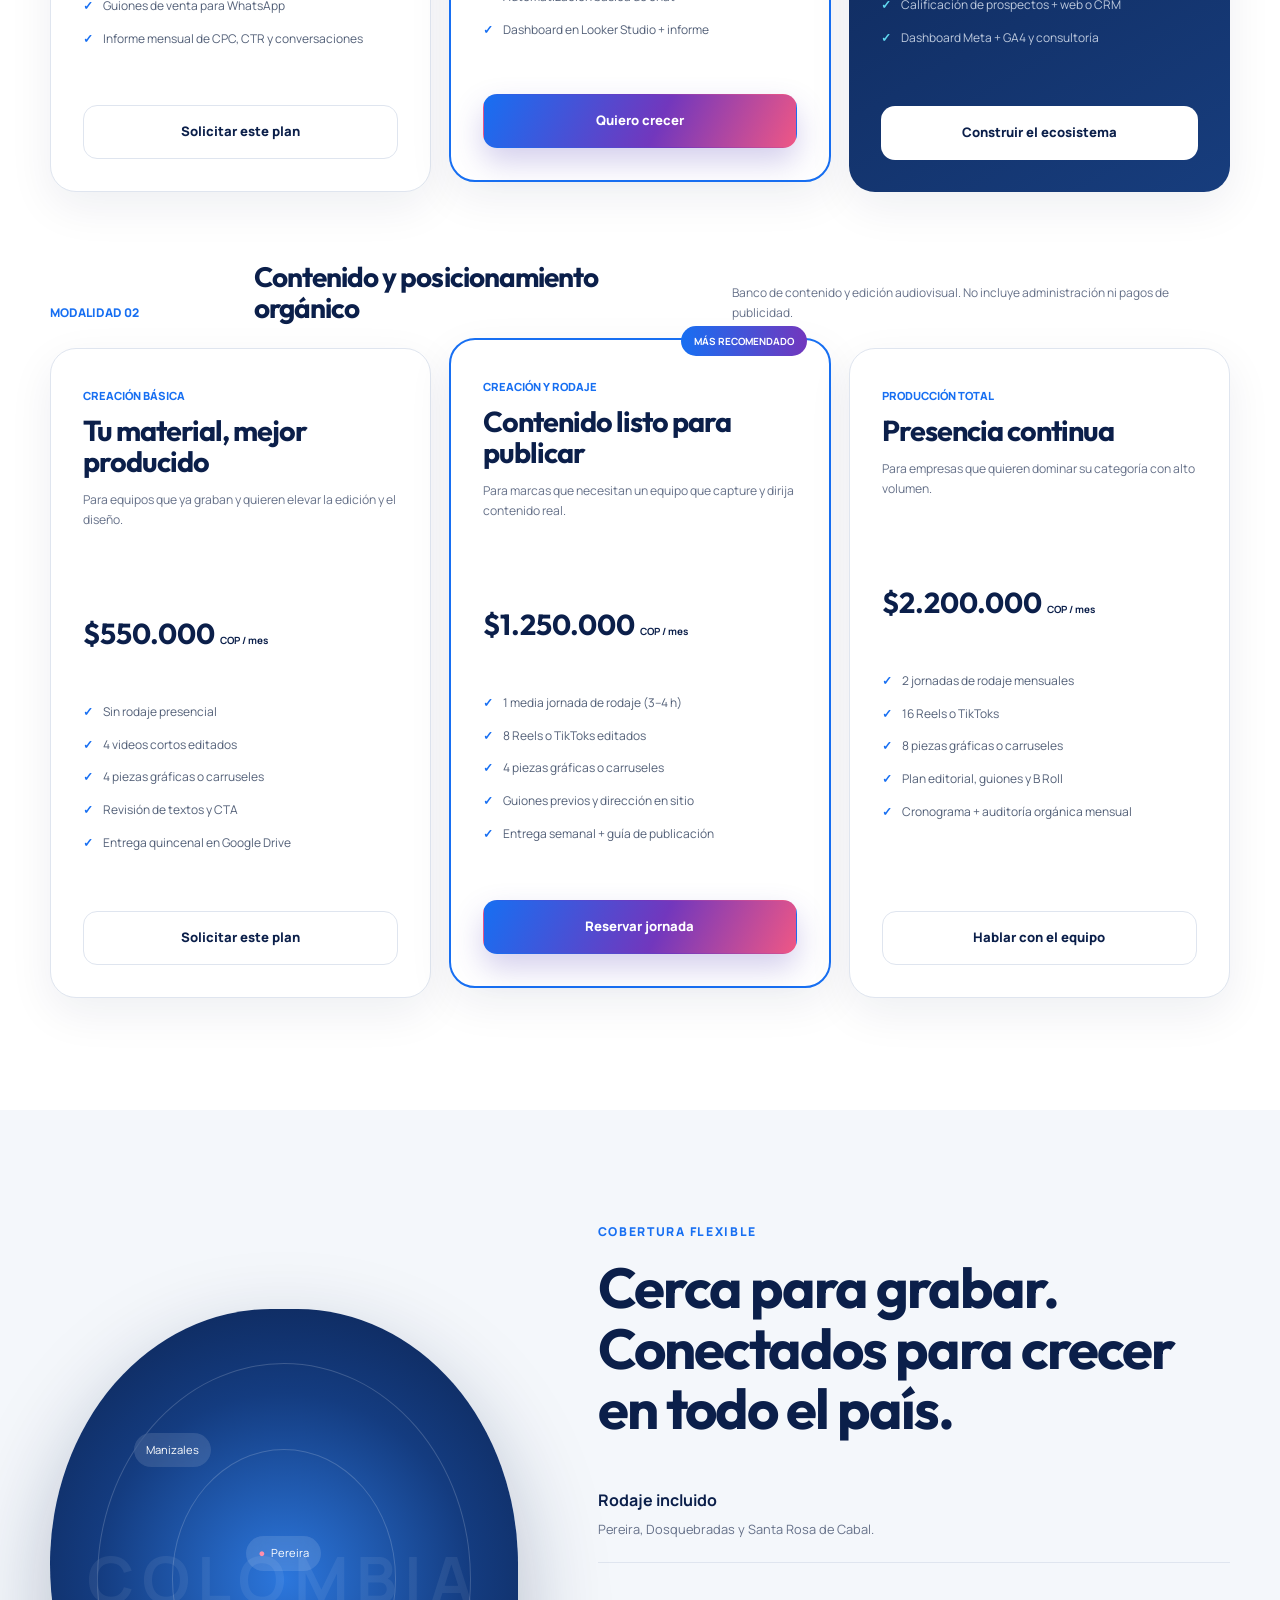
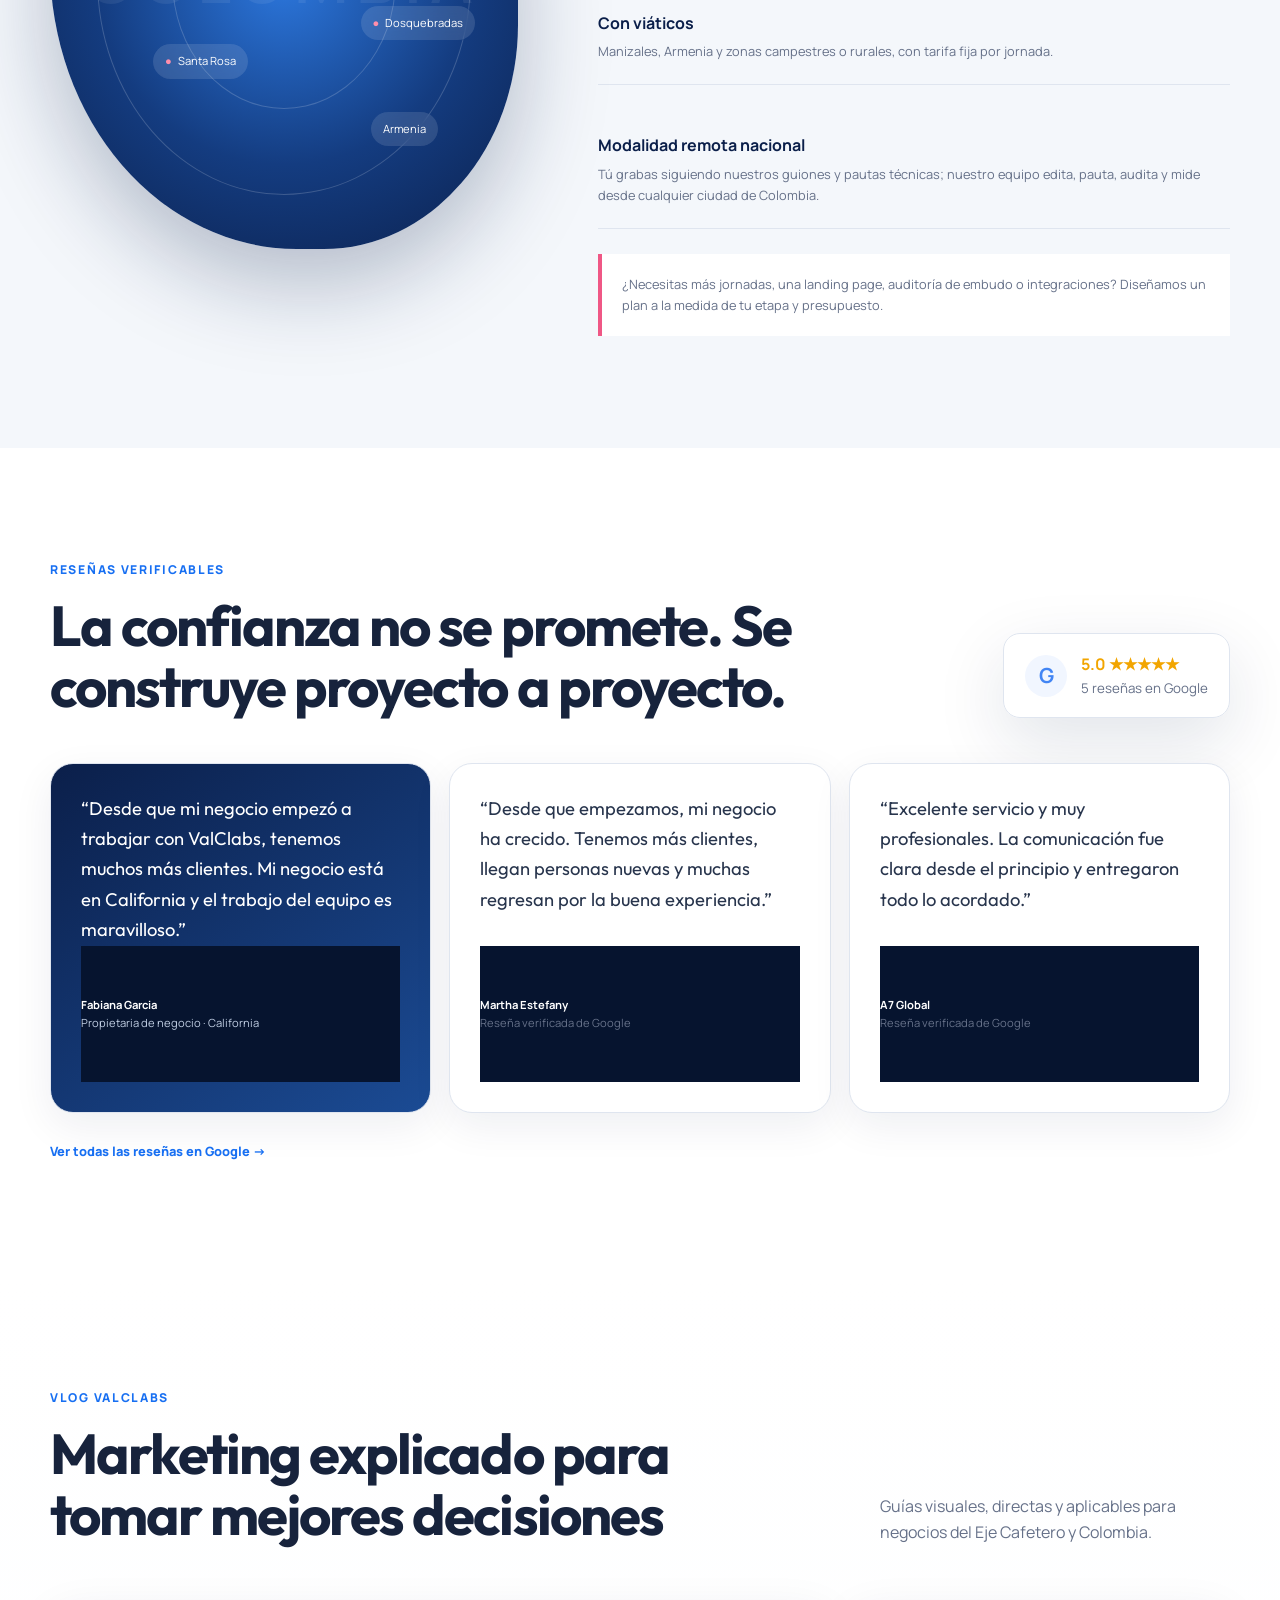
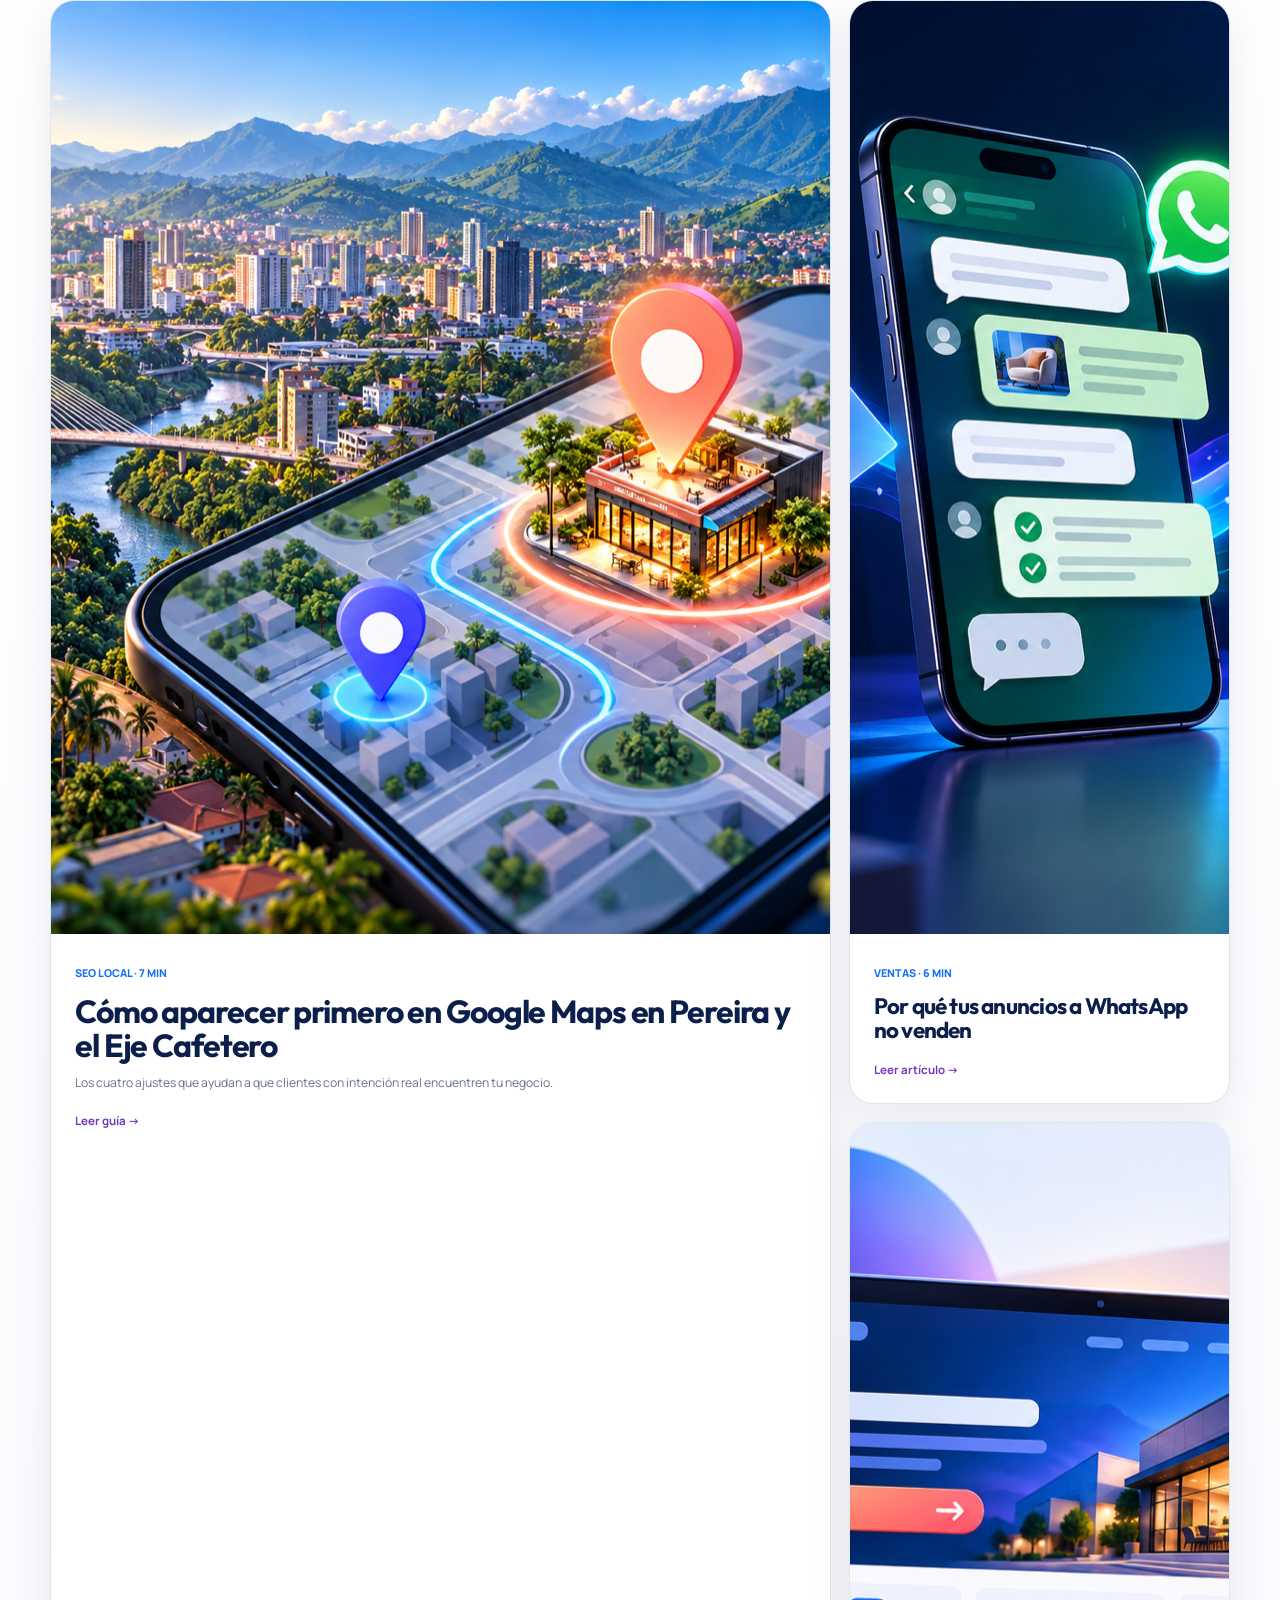
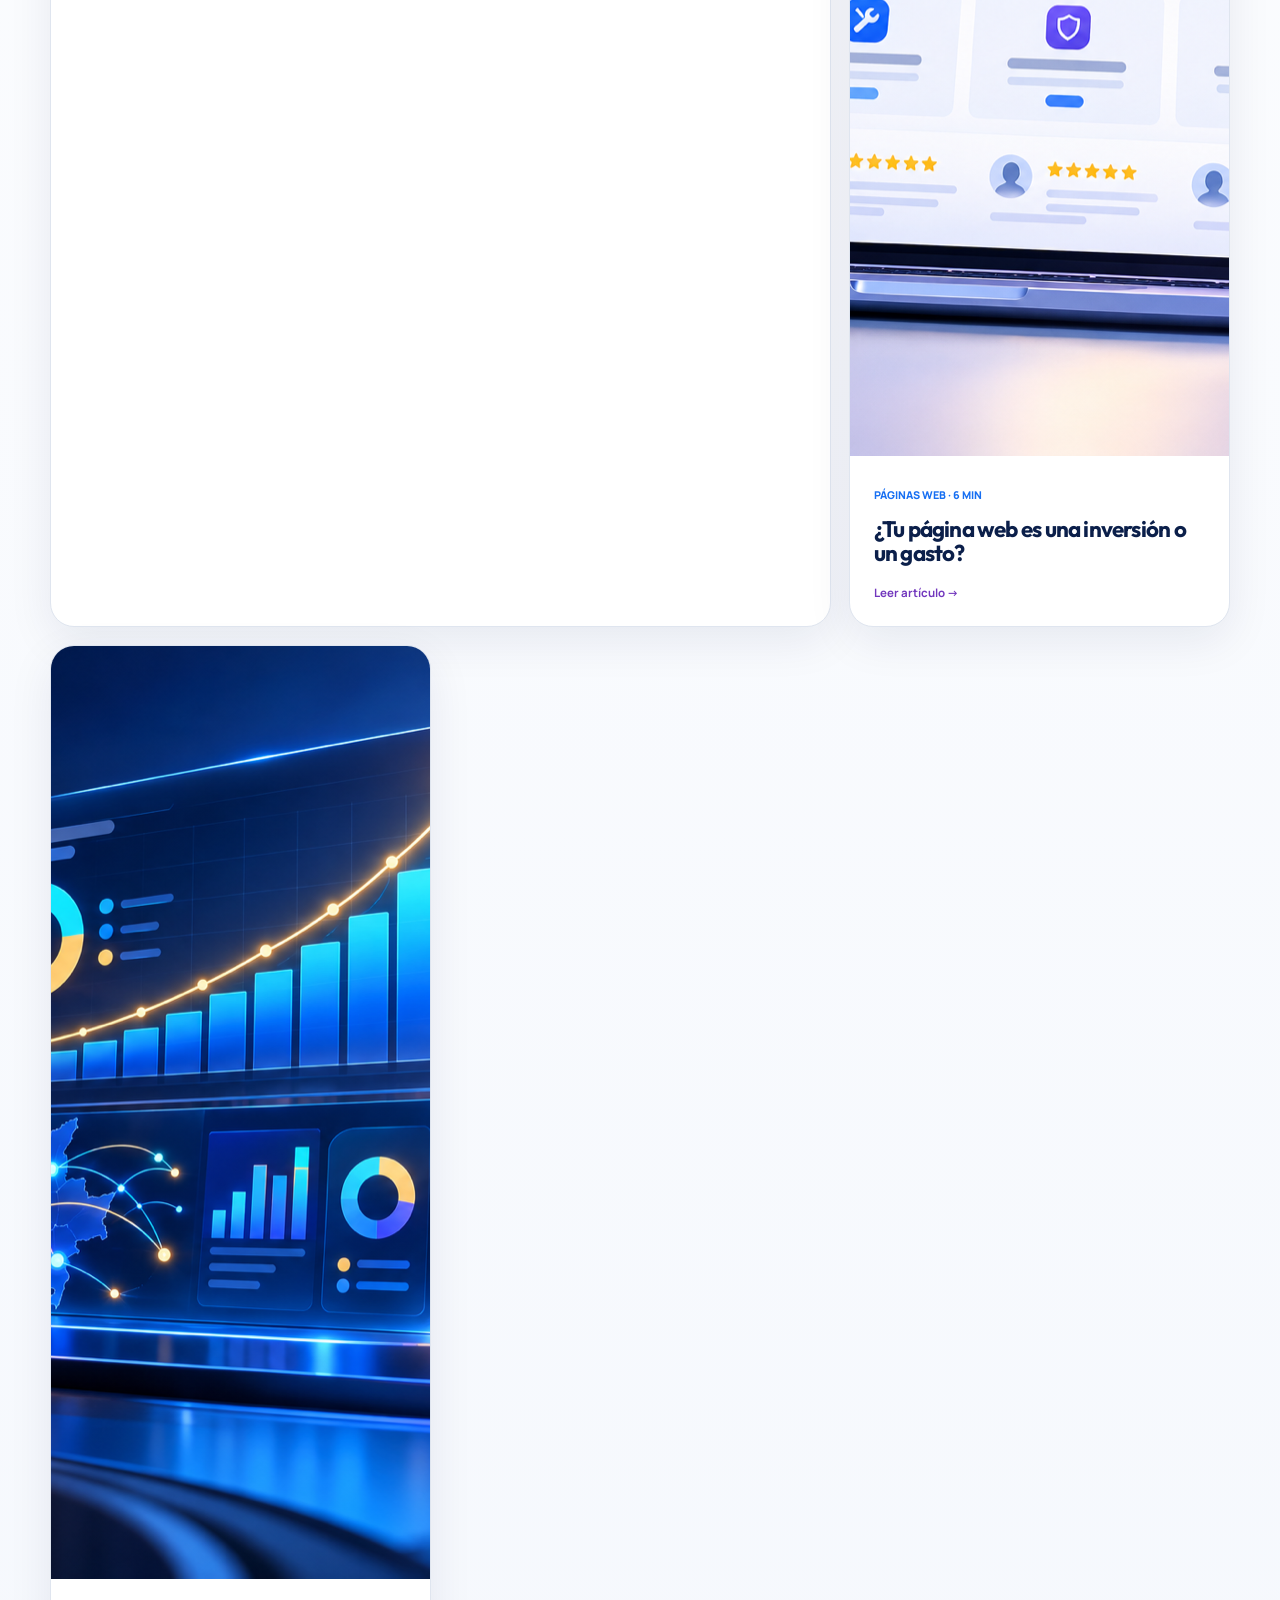
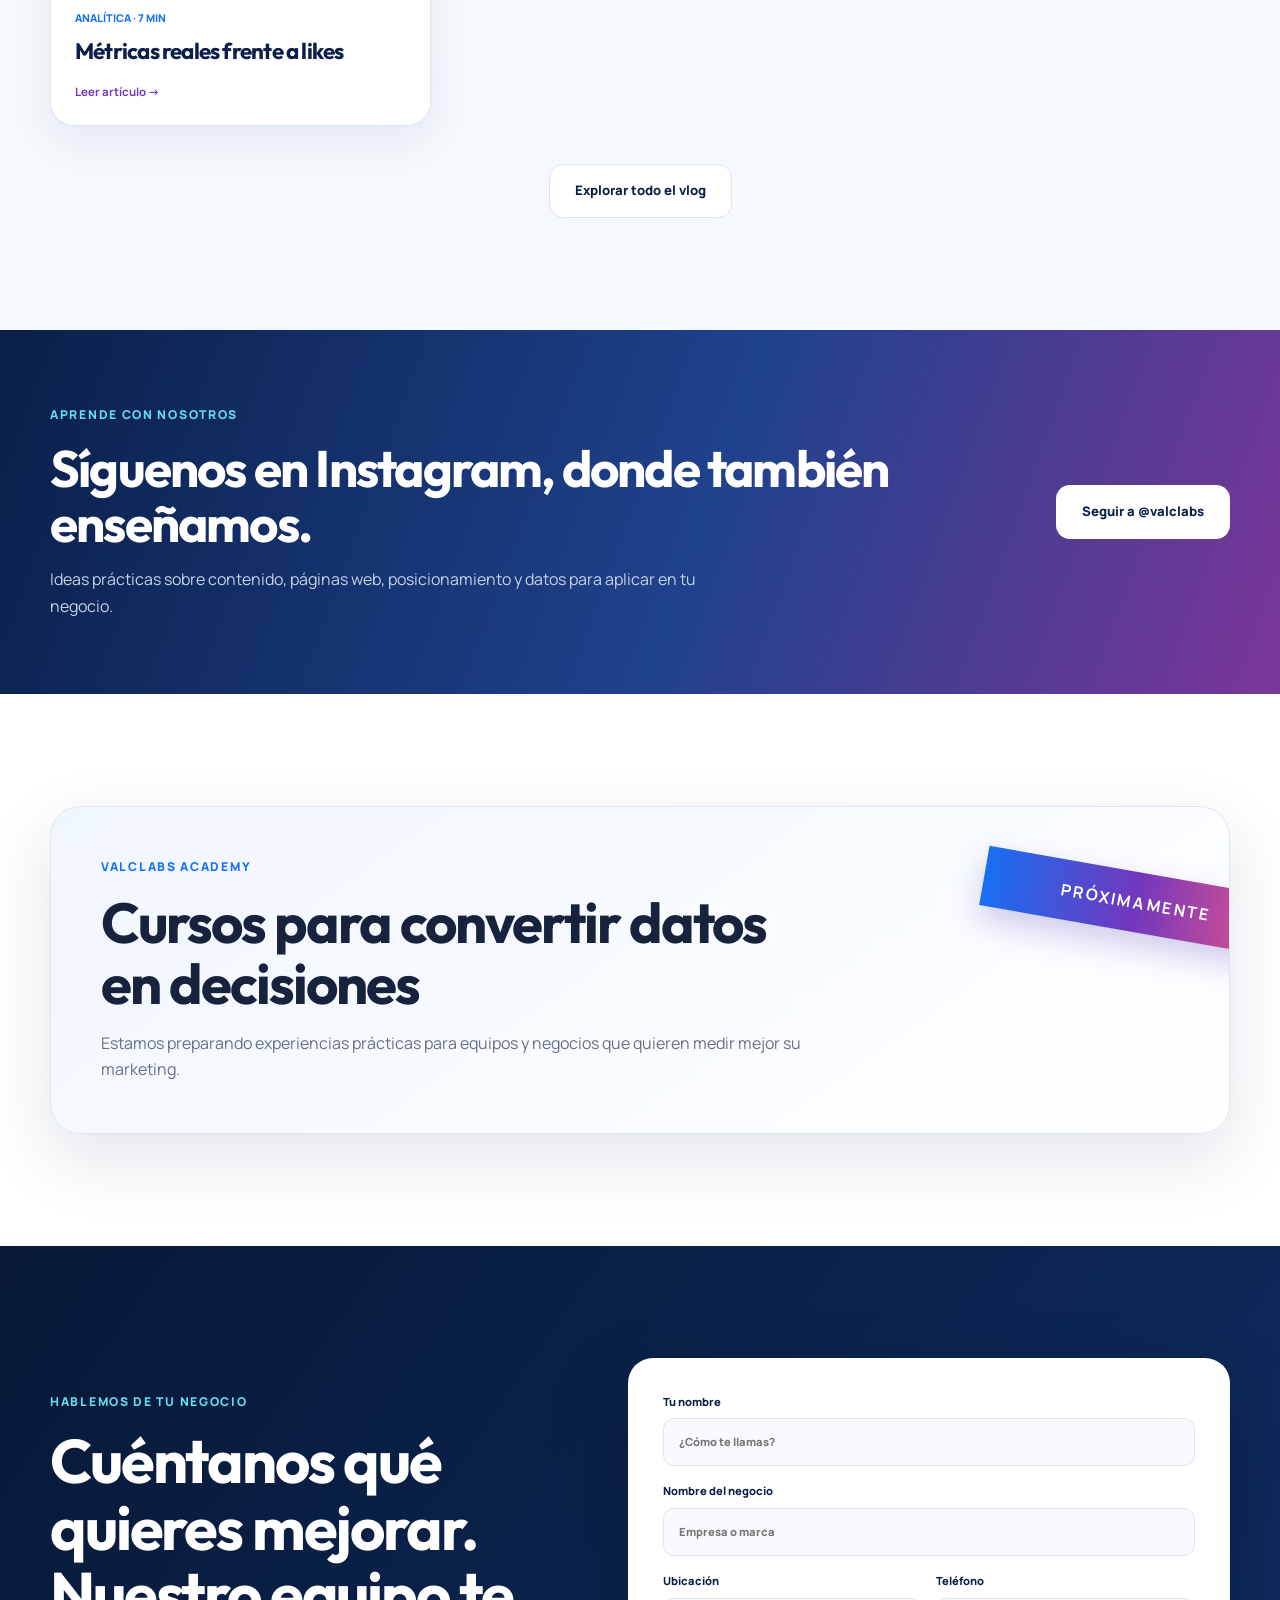
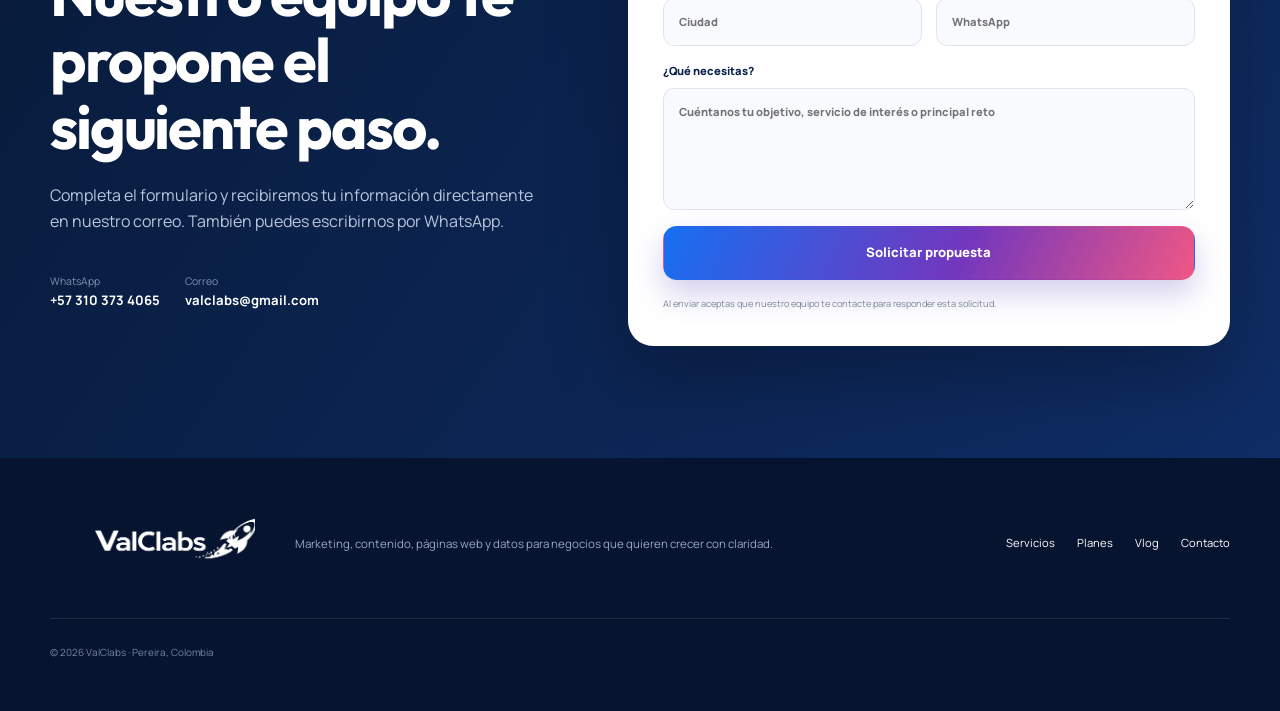
==== commit a6bb8942: "Redesign site for Spanish services and SEO vlog" ====
--- a/es/index.html
+++ b/es/index.html
@@ -1,533 +1 @@
-<!DOCTYPE html>
-
-<html lang="es-CO">
-<head><meta content="on" http-equiv="x-dns-prefetch-control"/>
-<!-- Google tag (gtag.js) -->
-<script async src="https://www.googletagmanager.com/gtag/js?id=G-0WWHGM7696"></script>
-<script>
-  window.dataLayer = window.dataLayer || [];
-  function gtag(){dataLayer.push(arguments);}
-  gtag('js', new Date());
-
-  gtag('config', 'G-0WWHGM7696');
-</script>
-<meta charset="utf-8"/>
-<meta content="width=device-width,initial-scale=1" name="viewport"/>
-<title>Agencia de Marketing Digital en Colombia | ValClabs</title>
-<meta content="Agencia de marketing digital en Colombia especializada en Meta Ads, contenido, generación de clientes y analítica para empresas que quieren crecer." name="description"/>
-<meta content="index,follow" name="robots"/>
-<meta content="#0f2860" name="theme-color"/>
-<link href="https://www.valclabs.com/es/" rel="canonical"/>
-<link href="https://www.valclabs.com/" hreflang="en-US" rel="alternate"/>
-<link href="https://www.valclabs.com/es/" hreflang="es-CO" rel="alternate"/>
-<link href="https://www.valclabs.com/" hreflang="x-default" rel="alternate"/>
-<meta content="Agencia de Marketing Digital en Colombia | ValClabs" property="og:title"/>
-<meta content="Meta Ads, contenido, generación de clientes y analítica para empresas en Colombia." property="og:description"/>
-<meta content="website" property="og:type"/>
-<meta content="https://www.valclabs.com/es/" property="og:url"/>
-<meta content="https://www.valclabs.com/assets/social-cover-1.webp" property="og:image"/>
-<meta content="es_CO" property="og:locale"/>
-<meta content="en_US" property="og:locale:alternate"/>
-<link href="https://fonts.googleapis.com" rel="preconnect"/>
-<link crossorigin="" href="https://fonts.gstatic.com" rel="preconnect"/>
-<link as="style" href="https://fonts.googleapis.com/css2?family=Manrope:wght@400;500;600;700;800&amp;family=Outfit:wght@500;600;700;800&amp;display=swap" onload="this.onload=null;this.rel='stylesheet'" rel="preload"/><noscript><link href="https://fonts.googleapis.com/css2?family=Manrope:wght@400;500;600;700;800&amp;family=Outfit:wght@500;600;700;800&amp;display=swap" rel="stylesheet"/></noscript>
-<link href="../styles.css?v=20261007-hero-type" rel="stylesheet"/>
-<script type="application/ld+json">
-{
-  "@context": "https://schema.org",
-  "@graph": [
-    {
-      "@type": "Organization",
-      "@id": "https://www.valclabs.com/#organization",
-      "name": "ValClabs",
-      "url": "https://www.valclabs.com/",
-      "logo": "https://www.valclabs.com/assets/logo.webp",
-      "email": "contac@valclabs.com",
-      "sameAs": ["https://www.instagram.com/valclabs/"]
-    },
-    {
-      "@type": "WebPage",
-      "@id": "https://www.valclabs.com/es/#webpage",
-      "url": "https://www.valclabs.com/es/",
-      "name": "Agencia de Marketing Digital en Colombia | ValClabs",
-      "isPartOf": {"@id": "https://www.valclabs.com/#website"},
-      "inLanguage": "es-CO"
-    },
-    {
-      "@type": "ProfessionalService",
-      "@id": "https://www.valclabs.com/es/#colombia-service",
-      "name": "ValClabs Agencia de Marketing Digital Colombia",
-      "url": "https://www.valclabs.com/es/",
-      "provider": {"@id": "https://www.valclabs.com/#organization"},
-      "description": "Marketing digital, campañas de Meta Ads, contenido, generación de clientes y analítica para empresas en Colombia.",
-      "areaServed": {"@type": "Country", "name": "Colombia"},
-      "availableLanguage": "Spanish",
-      "serviceType": ["Marketing digital", "Gestión de Meta Ads", "Publicidad en Facebook e Instagram", "Generación de clientes potenciales", "Contenido para redes sociales", "Analítica de marketing"]
-    }
-  ]
-}
-  </script>
-</head>
-<body>
-<header class="site-header" id="inicio">
-<div class="container nav">
-<a aria-label="ValClabs inicio" class="brand" href="#inicio">
-<img alt="ValClabs" decoding="async" fetchpriority="high" height="347" loading="eager" src="../assets/logo.webp" width="520"/>
-</a>
-<button aria-expanded="false" aria-label="Abrir menú" class="menu-toggle">
-<span></span><span></span><span></span>
-</button>
-<nav class="main-nav">
-<a href="#diferencia">Diferencia</a>
-<a href="#industrias">Industrias</a>
-<a href="#metodo">Método</a>
-<a href="#precios">Precios</a>
-<a href="#academy">Cursos</a>
-<a href="mailto:contac@valclabs.com">Correo</a>
-<div aria-label="Selector de idioma" class="language-switch"><a href="../" lang="en" hreflang="en-US">EN</a><span aria-current="page">ES</span></div>
-<a class="nav-cta" href="https://calendar.app.google/TCne4BsZ2B1ksr4Y7" rel="noopener" target="_blank">Agenda una demo gratis</a>
-</nav>
-</div>
-</header>
-<main>
-<section class="hero">
-<div class="hero-glow glow-a"></div>
-<div class="hero-glow glow-b"></div>
-<div class="container hero-grid">
-<div class="hero-copy">
-<span class="eyebrow">Agencia de marketing digital en Colombia</span>
-<h1>Convierte tus datos en clientes <span>Convierte tu marketing en crecimiento</span></h1>
-<p>
-            Ayudamos a negocios, emprendimientos y empresas en Colombia a atraer más clientes con publicidad en redes sociales, contenido estratégico, WhatsApp y decisiones respaldadas por datos
-          </p>
-<div class="hero-actions">
-<a class="button button-primary" href="https://calendar.app.google/TCne4BsZ2B1ksr4Y7" rel="noopener" target="_blank">Agenda una demo gratis</a>
-<a class="button button-ghost" href="#diferencia">Ver cómo trabajamos</a>
-</div>
-<div class="hero-trust">
-<span>Negocios locales, emprendimientos y empresas</span>
-<span>Costos competitivos</span>
-<span>Decisiones respaldadas por datos</span>
-</div>
-</div>
-<div aria-label="Publicidad digital que genera conversaciones y clientes" class="hero-scene clean-growth-scene">
-<div class="growth-halo"></div>
-<div class="ad-device">
-<div class="device-top">
-<div>
-<span>Campaña en redes sociales</span>
-<strong>Atraer clientes potenciales</strong>
-</div>
-<span class="live-pill">Activa</span>
-</div>
-<div class="ad-layout">
-<div class="creative-preview">
-<span class="creative-label">ANUNCIO</span>
-<h3>Haz crecer tu negocio</h3>
-<p>Publicidad en Facebook e Instagram</p>
-<div class="creative-cta">Más información</div>
-</div>
-<div class="results-panel">
-<div class="result-metric">
-<span>Personas alcanzadas</span>
-<strong>25.7K</strong>
-<small>↑ 28%</small>
-</div>
-<div class="result-metric">
-<span>Conversaciones</span>
-<strong>342</strong>
-<small>↑ 27%</small>
-</div>
-<div class="result-metric">
-<span>Leads</span>
-<strong>127</strong>
-<small>↑ 19%</small>
-</div>
-</div>
-</div>
-</div>
-<div class="message-stack">
-<div class="message-card message-customer">
-<span>Cliente potencial</span>
-<strong>Hola, quiero más información</strong>
-</div>
-<div class="message-card message-business">
-<span>Tu negocio</span>
-<strong>¡Claro! Te ayudamos por aquí</strong>
-</div>
-</div>
-<div class="channel-chip chip-facebook">Facebook</div>
-<div class="channel-chip chip-instagram">Instagram</div>
-<div class="channel-chip chip-whatsapp">WhatsApp</div>
-<div aria-hidden="true" class="growth-arrow">
-<span></span>
-</div>
-<div aria-hidden="true" class="hero-brand-rocket">
-<img alt="" decoding="async" fetchpriority="low" height="496" loading="eager" src="../assets/rocket-brand.webp" width="700"/>
-</div>
-</div>
-</div>
-</section>
-<section class="statement">
-<div class="container statement-inner reveal">
-<p>El problema no es hacer marketing</p>
-<h2>Es invertir sin saber qué funciona</h2>
-</div>
-</section>
-<section aria-label="Propuesta de valor" class="impact-ribbon">
-<div class="impact-track">
-<div class="impact-set"><span>ESTRATEGIA</span><i></i><span>DATOS</span><i></i><span>CRECIMIENTO</span><i></i><span>OPTIMIZACIÓN</span><i></i><span>RESULTADOS</span><i></i></div>
-<div aria-hidden="true" class="impact-set"><span>ESTRATEGIA</span><i></i><span>DATOS</span><i></i><span>CRECIMIENTO</span><i></i><span>OPTIMIZACIÓN</span><i></i><span>RESULTADOS</span><i></i></div>
-</div>
-</section>
-<section class="section difference" id="diferencia">
-<div class="container">
-<div class="section-intro center difference-intro reveal">
-<span class="eyebrow">La diferencia ValClabs</span>
-<h2>Más estrategia que una agencia tradicional, con costos pensados para negocios que quieren crecer</h2>
-<p>
-            Trabajamos con negocios locales, emprendimientos y empresas que necesitan una estrategia clara, ejecución profesional, análisis de resultados y acompañamiento cercano
-          </p>
-</div>
-<div class="comparison">
-<div class="comparison-column conventional reveal">
-<span class="comparison-label">Una agencia tradicional</span>
-<div class="comparison-line"><b>01</b><p>Publica contenido sin conectar cada pieza con un objetivo comercial</p></div>
-<div class="comparison-line"><b>02</b><p>Lanza campañas y entrega un reporte lleno de métricas</p></div>
-<div class="comparison-line"><b>03</b><p>Mide clics, alcance y seguidores sin explicar su impacto real</p></div>
-</div>
-<div class="comparison-divider">
-<span>vs</span>
-</div>
-<div class="comparison-column valclabs reveal">
-<span class="comparison-label">ValClabs</span>
-<div class="comparison-line"><b>01</b><p>Construye una estrategia conectada con ventas, citas y oportunidades</p></div>
-<div class="comparison-line"><b>02</b><p>Analiza campañas, conversaciones y respuesta comercial</p></div>
-<div class="comparison-line"><b>03</b><p>Optimiza continuamente y explica qué decisiones tomar después</p></div>
-</div>
-</div>
-<div class="value-strip reveal">
-<div><strong>Estrategia de consultora</strong><span>No solo ejecución</span></div>
-<div><strong>Datos explicados con claridad</strong><span>Sin reportes para impresionar</span></div>
-<div><strong>Costos competitivos</strong><span>Sin pagar estructura innecesaria</span></div>
-</div>
-</div>
-</section>
-<section class="section industries" id="industrias">
-<div class="container">
-<div class="section-intro center reveal">
-<span class="eyebrow">Industrias</span>
-<h2>Entendemos negocios donde cada conversación puede convertirse en una oportunidad</h2>
-</div>
-<div class="industry-editorial">
-<article class="industry-feature reveal">
-<img alt="Clínica estética" decoding="async" fetchpriority="low" height="933" loading="lazy" src="../assets/beauty.webp" width="1400"/>
-<div class="industry-overlay">
-<span>01</span>
-<h3>Clínicas estéticas y de belleza</h3>
-<strong class="industry-stat counter" data-prefix="+" data-suffix="%" data-target="38">+0%</strong>
-<p>Referencia de crecimiento digital al combinar contenido, pauta y seguimiento</p>
-</div>
-</article>
-<article class="industry-feature reveal">
-<img alt="Spa de uñas" decoding="async" fetchpriority="low" height="933" loading="lazy" src="../assets/nails.webp" width="1400"/>
-<div class="industry-overlay">
-<span>02</span>
-<h3>Spa y salones de uñas</h3>
-<strong class="industry-stat counter" data-prefix="+" data-suffix="%" data-target="35">+0%</strong>
-<p>Referencia de crecimiento digital en visibilidad, reservas e interacción</p>
-</div>
-</article>
-<article class="industry-feature wide reveal">
-<img alt="Clínica odontológica" decoding="async" fetchpriority="low" height="933" loading="lazy" src="../assets/dental.webp" width="1400"/>
-<div class="industry-overlay">
-<span>03</span>
-<h3>Clínicas odontológicas</h3>
-<strong class="industry-stat counter" data-prefix="+" data-suffix="%" data-target="42">+0%</strong>
-<p>Referencia de crecimiento digital en consultas, valoraciones y confianza</p>
-</div>
-</article>
-<article class="industry-feature reveal">
-<img alt="Inmobiliaria" decoding="async" fetchpriority="low" height="933" loading="lazy" src="../assets/realestate.webp" width="1400"/>
-<div class="industry-overlay">
-<span>04</span>
-<h3>Inmobiliarias</h3>
-<strong class="industry-stat counter" data-prefix="+" data-suffix="%" data-target="33">+0%</strong>
-<p>Referencia de crecimiento digital en consultas y oportunidades comerciales</p>
-</div>
-</article>
-<article class="industry-feature reveal">
-<img alt="Construcción" decoding="async" fetchpriority="low" height="933" loading="lazy" src="../assets/construction.webp" width="1400"/>
-<div class="industry-overlay">
-<span>05</span>
-<h3>Construcción</h3>
-<strong class="industry-stat counter" data-prefix="+" data-suffix="%" data-target="29">+0%</strong>
-<p>Referencia de crecimiento digital en alcance y generación de oportunidades</p>
-</div>
-</article>
-</div>
-</div>
-</section>
-<section class="section method" id="metodo">
-<div class="container">
-<div class="method-heading reveal">
-<span class="eyebrow">Nuestro sistema</span>
-<h2>Lo que no se mide no se puede mejorar</h2>
-<p>Conectamos el recorrido completo para que el marketing no termine en un clic</p>
-</div>
-<div class="growth-path">
-<div class="path-line"></div>
-<article class="path-step reveal">
-<span>01</span>
-<h3>Objetivo</h3>
-<p>Definimos qué debe conseguir la estrategia</p>
-</article>
-<article class="path-step reveal">
-<span>02</span>
-<h3>Campaña</h3>
-<p>Activamos mensajes, segmentación y contenido</p>
-</article>
-<article class="path-step reveal">
-<span>03</span>
-<h3>Conversación</h3>
-<p>Observamos calidad, intención y respuesta</p>
-</article>
-<article class="path-step reveal">
-<span>04</span>
-<h3>Decisión</h3>
-<p>Convertimos datos en recomendaciones claras</p>
-</article>
-<article class="path-step reveal">
-<span>05</span>
-<h3>Escala</h3>
-<p>Invertimos más donde encontramos evidencia</p>
-</article>
-</div>
-</div>
-</section>
-<section class="section pricing" id="precios">
-<div class="container">
-<div class="section-intro center reveal">
-<span class="eyebrow">Precios</span>
-<h2>Planes competitivos sin sacrificar estrategia</h2>
-<p>La inversión en pauta publicitaria se paga directamente a Meta Ads y no está incluida</p>
-</div>
-<div class="pricing-layout">
-<article class="price-plan reveal">
-<div>
-<span class="plan-name">Esencial</span>
-<h3>Campañas con dirección</h3>
-<p>Para empresas que ya producen contenido y necesitan una gestión profesional de Meta Ads</p>
-</div>
-<ul>
-<li>Configuración de campañas</li>
-<li>Segmentación estratégica</li>
-<li>Optimización semanal</li>
-<li>Monitoreo del rendimiento</li>
-<li>Informe mensual</li>
-</ul>
-<div class="price-bottom">
-<span>Inversión mensual</span>
-<strong>$650.000 COP</strong>
-<a href="https://wa.me/573103734065?text=Hola%20ValClabs%2C%20me%20interesa%20el%20plan%20Esencial" rel="noopener" target="_blank">Consultar plan</a>
-</div>
-</article>
-<article class="price-plan growth-plan reveal">
-<div>
-<span class="plan-name">Crecimiento</span>
-<h3>Campañas y contenido</h3>
-<p>Para empresas que necesitan campañas acompañadas por creativos y mensajes consistentes</p>
-</div>
-<ul>
-<li>Todo lo incluido en Esencial</li>
-<li>8 piezas gráficas al mes</li>
-<li>2 videos cortos tipo Reels</li>
-<li>Copy para anuncios</li>
-<li>Optimización e informe mensual</li>
-</ul>
-<div class="price-bottom">
-<span>Inversión mensual</span>
-<strong>$1.300.000 COP</strong>
-<a href="https://wa.me/573103734065?text=Hola%20ValClabs%2C%20me%20interesa%20el%20plan%20Crecimiento" rel="noopener" target="_blank">Consultar plan</a>
-</div>
-</article>
-<article class="price-plan scale-plan reveal"><img alt="" aria-hidden="true" class="price-rocket-safe" decoding="async" fetchpriority="low" height="496" loading="lazy" src="../assets/rocket-brand.webp" width="700"/>
-<span class="recommended">Más completo</span>
-<div>
-<span class="plan-name">Escala</span>
-<h3>Marketing integral</h3>
-<p>Para empresas que quieren delegar la captación y concentrarse en atender y cerrar oportunidades</p>
-</div>
-<ul>
-<li>Todo lo incluido en Crecimiento</li>
-<li>Persona dedicada a responder mensajes</li>
-<li>Clasificación de prospectos</li>
-<li>Entrega de leads calificados</li>
-<li>Seguimiento básico</li>
-<li>Coordinación de citas cuando aplique</li>
-<li>Reporte semanal y reunión mensual</li>
-</ul>
-<div class="price-bottom">
-<span>Inversión mensual</span>
-<strong>$2.500.000 COP</strong>
-<a href="https://wa.me/573103734065?text=Hola%20ValClabs%2C%20me%20interesa%20el%20plan%20Escala" rel="noopener" target="_blank">Consultar plan</a>
-</div>
-</article>
-</div>
-<div class="additional-services reveal">
-<div class="additional-copy">
-<span class="eyebrow">Servicios adicionales</span>
-<h3>Complementa tu estrategia solo con lo que tu negocio necesita</h3>
-<p>Soluciones puntuales para mejorar tu presencia, captación, seguimiento y medición</p>
-<a class="text-link" href="https://wa.me/573103734065?text=Hola%20ValClabs%2C%20quiero%20conocer%20los%20servicios%20adicionales" rel="noopener" target="_blank">Consultar costos →</a>
-</div>
-<div class="service-catalog">
-<div class="service-group">
-<span class="service-group-label">Captación</span>
-<div class="service-items">
-<span>Landing pages</span>
-<span>Google Business</span>
-<span>WhatsApp Business</span>
-</div>
-</div>
-<div class="service-group">
-<span class="service-group-label">Contenido</span>
-<div class="service-items">
-<span>Fotografía</span>
-<span>Video profesional</span>
-<span>Branding</span>
-</div>
-</div>
-<div class="service-group">
-<span class="service-group-label">Datos y procesos</span>
-<div class="service-items">
-<span>Dashboards</span>
-<span>Automatización</span>
-<span>Capacitaciones</span>
-</div>
-</div>
-</div>
-</div>
-</div>
-</section>
-<section class="section founder">
-<div class="container founder-grid">
-<div class="founder-copy reveal">
-<span class="eyebrow">Así ayudamos a las empresas a crecer</span>
-<h2>Una experta cercana que traduce datos complejos en decisiones claras</h2>
-<p>
-            ValClabs combina estrategia, análisis y acompañamiento para que entiendas qué está pasando
-            con tu marketing y qué conviene hacer después
-          </p>
-<div class="founder-points">
-<span>Estrategia conectada con el negocio</span>
-<span>Comunicación clara y directa</span>
-<span>Seguimiento y optimización continua</span>
-</div>
-</div>
-<div class="video-placeholder video-player reveal">
-<video controls playsinline preload="metadata" poster="../assets/valclabs-presentation-poster.jpg" aria-label="Video de presentación de ValClabs">
-<source src="../assets/valclabs-presentation.mp4" type="video/mp4"/>
-Tu navegador no admite video HTML5.
-</video>
-</div>
-</div>
-</section>
-<section class="section academy" id="academy">
-<div class="container academy-grid">
-<div class="academy-copy reveal">
-<span class="eyebrow">ValClabs Academy</span>
-<h2>También enseñamos porque el conocimiento puede transformar una carrera y una empresa</h2>
-<p>
-            Cursos virtuales y capacitaciones prácticas en análisis de datos, Excel, Power BI,
-            marketing digital y analítica aplicada
-          </p>
-<a class="button button-primary" href="https://wa.me/573103734065?text=Hola%20ValClabs%2C%20quiero%20información%20sobre%20los%20cursos" rel="noopener" target="_blank">Conocer los cursos</a>
-</div>
-<div class="academy-visual reveal">
-<div class="academy-window">
-<div class="academy-toolbar"><i></i><i></i><i></i></div>
-<div class="academy-content">
-<span>Ruta de aprendizaje</span>
-<h3>Análisis de datos desde cero</h3>
-<div class="lesson active"><b>01</b><p>Fundamentos y pensamiento analítico</p></div>
-<div class="lesson"><b>02</b><p>Excel para analizar información</p></div>
-<div class="lesson"><b>03</b><p>Power BI y visualización</p></div>
-<div class="lesson"><b>04</b><p>Proyecto para tu portafolio</p></div>
-</div>
-</div>
-<div class="academy-badge">100% virtual</div>
-</div>
-</div>
-</section>
-<section class="section social">
-<div class="container">
-<div class="social-heading reveal">
-<span class="eyebrow">Aprende con ValClabs</span>
-<h2>Seguimos enseñando todos los días en Instagram</h2>
-<p>Contenido práctico sobre datos, marketing, herramientas y crecimiento profesional</p>
-</div>
-<div class="social-posts premium-social">
-<a class="social-post post-one reveal" href="https://www.instagram.com/reel/DXj6AIeAKP2/" rel="noopener" target="_blank">
-<img alt="Auditoría de campaña ValClabs" decoding="async" fetchpriority="low" height="914" loading="lazy" src="../assets/social-cover-1.webp" width="622"/>
-<span>Ver Reel</span>
-</a>
-<a class="social-post post-two reveal" href="https://www.instagram.com/reel/DXQCnzVAHC8/" rel="noopener" target="_blank">
-<img alt="Datos y negocio ValClabs" decoding="async" fetchpriority="low" height="906" loading="lazy" src="../assets/social-cover-2.webp" width="622"/>
-<span>Ver Reel</span>
-</a>
-<a class="social-post post-three reveal" href="https://www.instagram.com/reel/DaYA7ifgRTi/" rel="noopener" target="_blank">
-<img alt="Curso de análisis de datos ValClabs" decoding="async" fetchpriority="low" height="914" loading="lazy" src="../assets/social-cover-3.webp" width="620"/>
-<span>Ver Reel</span>
-</a>
-</div>
-<div class="social-action reveal">
-<a class="button button-ghost" href="https://www.instagram.com/valclabs/" rel="noopener" target="_blank">Seguir @valclabs</a>
-</div>
-</div>
-</section>
-<section aria-labelledby="local-seo-title" class="local-seo">
-<div class="container local-seo-inner reveal">
-<div>
-<span class="eyebrow">Marketing digital en Colombia</span>
-<h2 id="local-seo-title">Estrategias de Meta Ads, contenido y analítica para empresas colombianas</h2>
-</div>
-<p>
-          ValClabs desarrolla campañas de Facebook, Instagram y Meta Ads para negocios locales,
-          emprendimientos, clínicas estéticas, clínicas odontológicas, inmobiliarias y empresas de servicios.
-          Combinamos publicidad digital, contenido bilingüe, WhatsApp y análisis de resultados para atraer
-          clientes potenciales y tomar mejores decisiones comerciales en Colombia.
-        </p>
-</div>
-</section>
-<section class="final-cta">
-<div class="container final-cta-inner reveal">
-<span>Marketing Datos Crecimiento</span>
-<h2>Deja de invertir a ciegas y empieza a tomar decisiones con claridad</h2>
-<a class="button button-white" href="https://calendar.app.google/TCne4BsZ2B1ksr4Y7" rel="noopener" target="_blank">Agenda una demo gratis</a>
-</div>
-</section>
-</main>
-<footer>
-<div class="container footer">
-<div>
-<img alt="ValClabs" decoding="async" fetchpriority="high" height="347" loading="eager" src="../assets/logo.webp" width="520"/>
-<p>Consultoría en marketing y analítica de datos</p>
-</div>
-<div class="footer-links">
-<a href="https://www.instagram.com/valclabs/" rel="noopener" target="_blank">@valclabs</a>
-</div>
-</div>
-</footer>
-<a aria-label="Chatear con ValClabs por WhatsApp" class="whatsapp-float" href="https://wa.me/573103734065?text=Hola%20ValClabs%2C%20quiero%20conocer%20más" rel="noopener" target="_blank">
-<svg aria-hidden="true" viewBox="0 0 32 32"><path d="M16.02 3C8.84 3 3 8.78 3 15.9c0 2.51.74 4.96 2.13 7.04L3.74 28l5.2-1.36a13.1 13.1 0 0 0 7.07 2.05h.01C23.2 28.69 29 22.9 29 15.79 29 8.68 23.2 3 16.02 3Zm7.64 18.21c-.32.9-1.85 1.72-2.58 1.8-.66.07-1.5.1-2.42-.15-.56-.15-1.28-.42-2.2-.81-3.87-1.65-6.4-5.48-6.6-5.74-.2-.26-1.58-2.08-1.58-3.97 0-1.89 1-2.82 1.36-3.2.35-.39.77-.49 1.03-.49h.74c.24.01.55-.09.86.65.32.77 1.08 2.64 1.17 2.83.1.2.16.42.03.68-.13.26-.2.42-.39.65-.19.23-.4.51-.58.68-.19.19-.39.4-.17.78.23.39 1 1.63 2.14 2.64 1.47 1.3 2.7 1.7 3.09 1.89.39.19.61.16.84-.1.23-.26.97-1.13 1.23-1.52.26-.39.52-.32.87-.19.36.13 2.26 1.06 2.65 1.25.39.19.65.29.74.45.1.16.1.94-.22 1.85Z"/></svg>
-<span>WhatsApp</span>
-</a>
-<div class="mobile-dock-wrap"><nav aria-label="Navegación móvil" class="mobile-dock">
-<a href="#precios">Precios</a>
-<a class="dock-whatsapp" href="https://calendar.app.google/TCne4BsZ2B1ksr4Y7" rel="noopener" target="_blank">Demo gratis</a>
-<a href="../" lang="en-US" hreflang="en-US">EN</a>
-</nav></div>
-<script defer="" src="../script.js?v=20260818-us"></script>
-</body>
-</html>
+<!doctype html><html lang="es-CO"><head><meta charset="utf-8"><meta name="robots" content="noindex"><link rel="canonical" href="https://www.valclabs.com/"><meta http-equiv="refresh" content="0; url=../"><title>ValClabs</title><script>location.replace('../'+location.hash)</script></head><body><p><a href="../">Ir al sitio principal de ValClabs</a></p></body></html>
